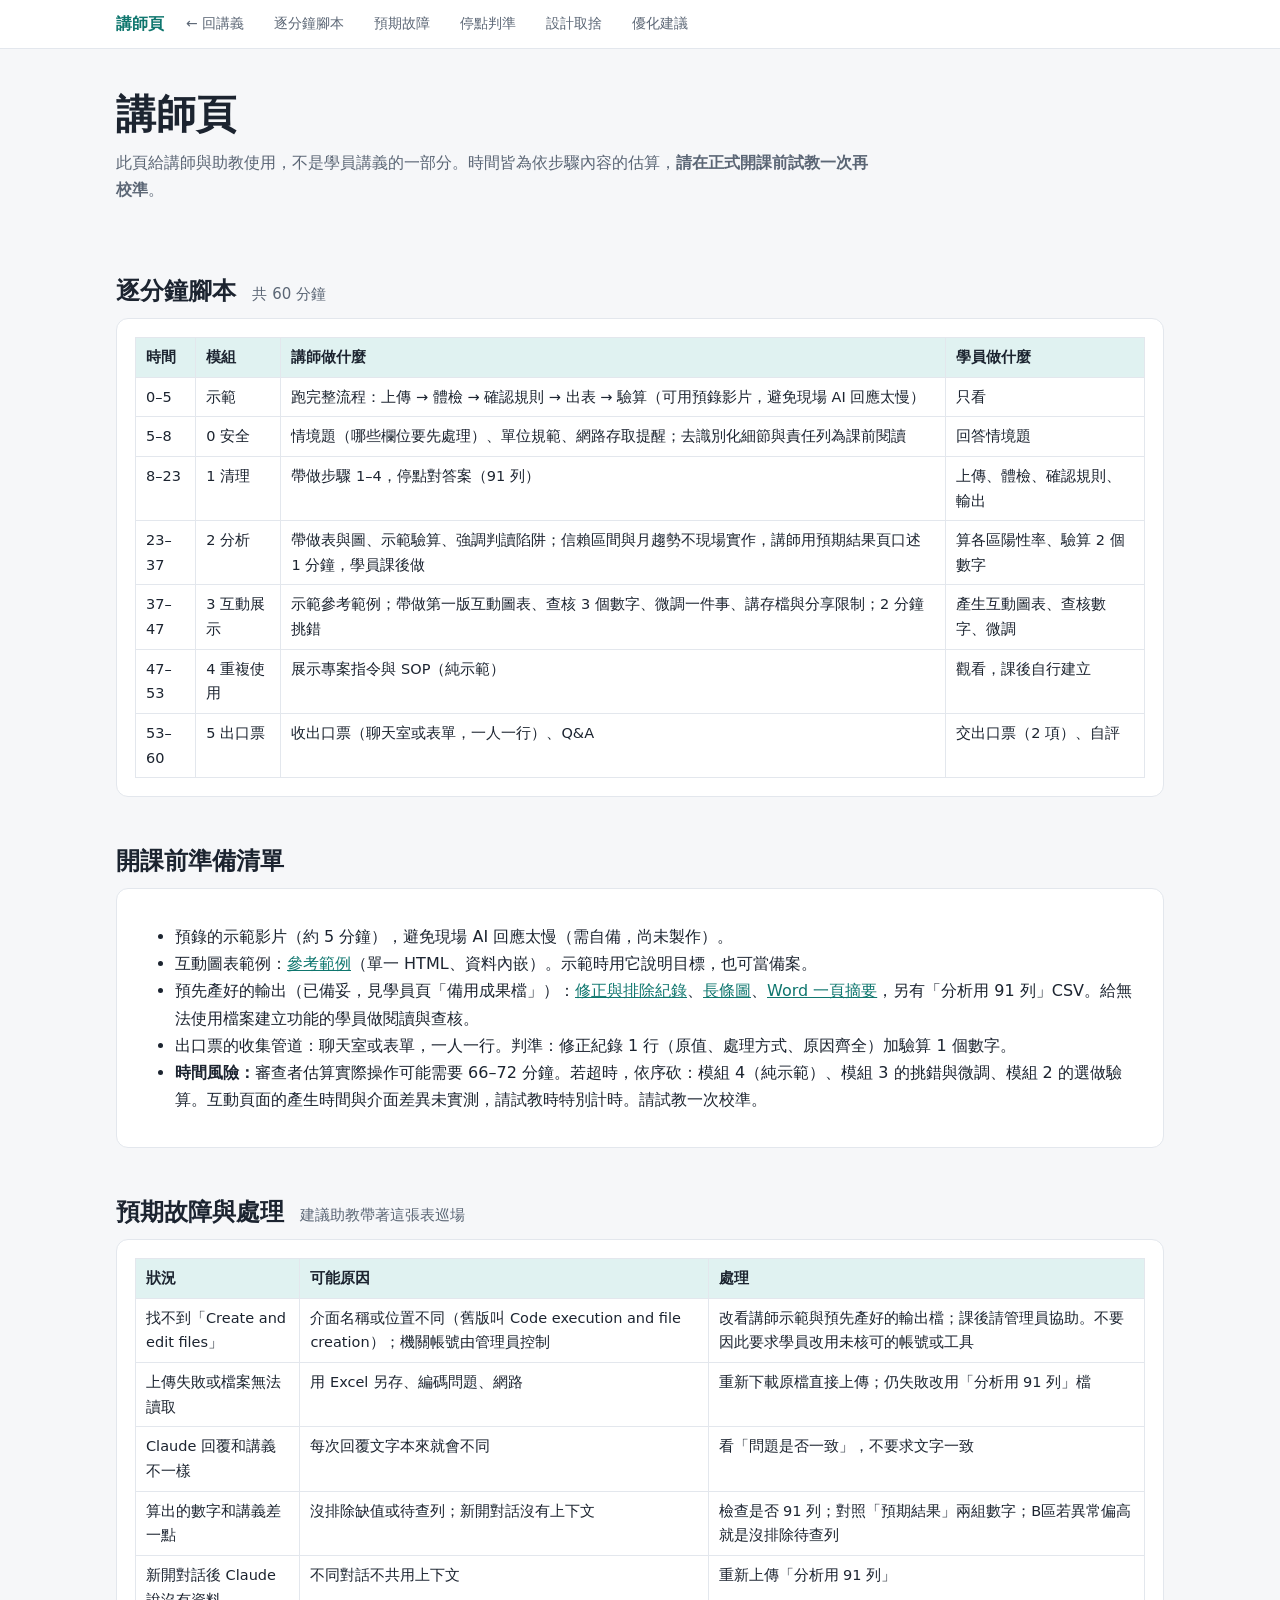
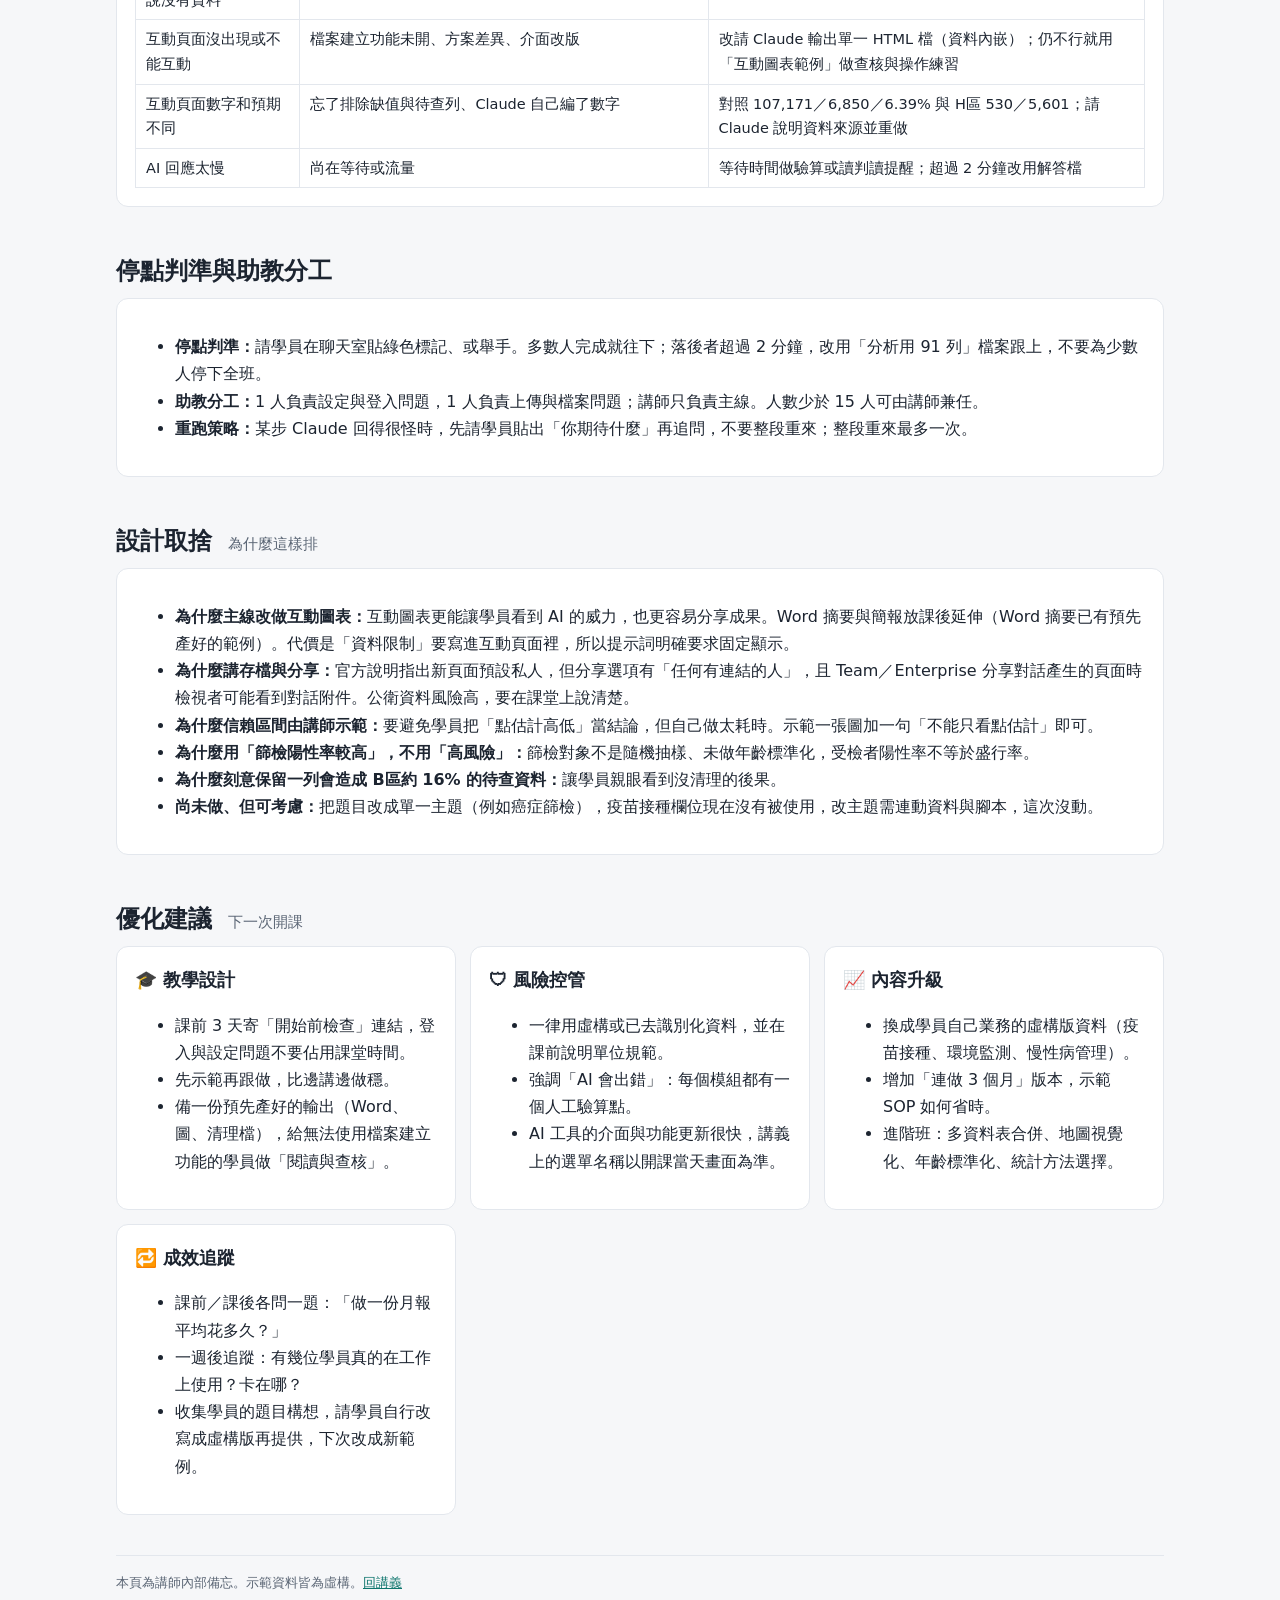
==== docs/instructor.html @ 556874a9 "Make interactive chart the main deliverable of module 3; add reference interactive demo - Module 3 n" ====
<!doctype html>
<html lang="zh-Hant">
<head>
<meta charset="utf-8">
<meta name="viewport" content="width=device-width,initial-scale=1">
<title>講師頁｜Claude 辦公實戰</title>
<meta name="description" content="講師備忘：逐分鐘腳本、預期故障與處理、停點判準、助教分工與優化建議。">
<link rel="stylesheet" href="assets/style.css">
</head>
<body>
<header class="top"><div class="top-in">
<b>講師頁</b>
<a href="index.html">← 回講義</a><a href="#script">逐分鐘腳本</a><a href="#faults">預期故障</a><a href="#gates">停點判準</a><a href="#decisions">設計取捨</a><a href="#optimize">優化建議</a>
</div></header>
<main>
<section class="hero">
<h1>講師頁</h1>
<p>此頁給講師與助教使用，不是學員講義的一部分。時間皆為依步驟內容的估算，<b>請在正式開課前試教一次再校準</b>。</p>
</section>

<h2 id="script">逐分鐘腳本 <small>共 60 分鐘</small></h2>
<div class="card tw"><table>
<tr><th>時間</th><th>模組</th><th>講師做什麼</th><th>學員做什麼</th></tr>
<tr><td>0–5</td><td>示範</td><td>跑完整流程：上傳 → 體檢 → 確認規則 → 出表 → 驗算（可用預錄影片，避免現場 AI 回應太慢）</td><td>只看</td></tr>
<tr><td>5–8</td><td>0 安全</td><td>情境題（哪些欄位要先處理）、單位規範、網路存取提醒；去識別化細節與責任列為課前閱讀</td><td>回答情境題</td></tr>
<tr><td>8–23</td><td>1 清理</td><td>帶做步驟 1–4，停點對答案（91 列）</td><td>上傳、體檢、確認規則、輸出</td></tr>
<tr><td>23–37</td><td>2 分析</td><td>帶做表與圖、示範驗算、強調判讀陷阱；信賴區間與月趨勢不現場實作，講師用預期結果頁口述 1 分鐘，學員課後做</td><td>算各區陽性率、驗算 2 個數字</td></tr>
<tr><td>37–47</td><td>3 互動展示</td><td>示範參考範例；帶做第一版互動圖表、查核 3 個數字、微調一件事、講存檔與分享限制；2 分鐘挑錯</td><td>產生互動圖表、查核數字、微調</td></tr>
<tr><td>47–53</td><td>4 重複使用</td><td>展示專案指令與 SOP（純示範）</td><td>觀看，課後自行建立</td></tr>
<tr><td>53–60</td><td>5 出口票</td><td>收出口票（聊天室或表單，一人一行）、Q&A</td><td>交出口票（2 項）、自評</td></tr>
</table></div>

<h2 id="prep">開課前準備清單</h2>
<div class="card"><ul>
<li>預錄的示範影片（約 5 分鐘），避免現場 AI 回應太慢（需自備，尚未製作）。</li>
<li>互動圖表範例：<a href="prebuilt/demo_fictional_interactive_dashboard.html" target="_blank" rel="noopener">參考範例</a>（單一 HTML、資料內嵌）。示範時用它說明目標，也可當備案。</li>
<li>預先產好的輸出（已備妥，見學員頁「備用成果檔」）：<a href="prebuilt/demo_fictional_cleaning_log.csv" download>修正與排除紀錄</a>、<a href="prebuilt/demo_fictional_positivity_by_district.png" download>長條圖</a>、<a href="prebuilt/demo_fictional_summary_onepage.docx" download>Word 一頁摘要</a>，另有「分析用 91 列」CSV。給無法使用檔案建立功能的學員做閱讀與查核。</li>
<li>出口票的收集管道：聊天室或表單，一人一行。判準：修正紀錄 1 行（原值、處理方式、原因齊全）加驗算 1 個數字。</li>
<li><b>時間風險：</b>審查者估算實際操作可能需要 66–72 分鐘。若超時，依序砍：模組 4（純示範）、模組 3 的挑錯與微調、模組 2 的選做驗算。互動頁面的產生時間與介面差異未實測，請試教時特別計時。請試教一次校準。</li>
</ul></div>

<h2 id="faults">預期故障與處理 <small>建議助教帶著這張表巡場</small></h2>
<div class="card tw"><table>
<tr><th>狀況</th><th>可能原因</th><th>處理</th></tr>
<tr><td>找不到「Create and edit files」</td><td>介面名稱或位置不同（舊版叫 Code execution and file creation）；機關帳號由管理員控制</td><td>改看講師示範與預先產好的輸出檔；課後請管理員協助。不要因此要求學員改用未核可的帳號或工具</td></tr>
<tr><td>上傳失敗或檔案無法讀取</td><td>用 Excel 另存、編碼問題、網路</td><td>重新下載原檔直接上傳；仍失敗改用「分析用 91 列」檔</td></tr>
<tr><td>Claude 回覆和講義不一樣</td><td>每次回覆文字本來就會不同</td><td>看「問題是否一致」，不要求文字一致</td></tr>
<tr><td>算出的數字和講義差一點</td><td>沒排除缺值或待查列；新開對話沒有上下文</td><td>檢查是否 91 列；對照「預期結果」兩組數字；B區若異常偏高就是沒排除待查列</td></tr>
<tr><td>新開對話後 Claude 說沒有資料</td><td>不同對話不共用上下文</td><td>重新上傳「分析用 91 列」</td></tr>
<tr><td>互動頁面沒出現或不能互動</td><td>檔案建立功能未開、方案差異、介面改版</td><td>改請 Claude 輸出單一 HTML 檔（資料內嵌）；仍不行就用「互動圖表範例」做查核與操作練習</td></tr>
<tr><td>互動頁面數字和預期不同</td><td>忘了排除缺值與待查列、Claude 自己編了數字</td><td>對照 107,171／6,850／6.39% 與 H區 530／5,601；請 Claude 說明資料來源並重做</td></tr>
<tr><td>AI 回應太慢</td><td>尚在等待或流量</td><td>等待時間做驗算或讀判讀提醒；超過 2 分鐘改用解答檔</td></tr>
</table></div>

<h2 id="gates">停點判準與助教分工</h2>
<div class="card">
<ul>
<li><b>停點判準：</b>請學員在聊天室貼綠色標記、或舉手。多數人完成就往下；落後者超過 2 分鐘，改用「分析用 91 列」檔案跟上，不要為少數人停下全班。</li>
<li><b>助教分工：</b>1 人負責設定與登入問題，1 人負責上傳與檔案問題；講師只負責主線。人數少於 15 人可由講師兼任。</li>
<li><b>重跑策略：</b>某步 Claude 回得很怪時，先請學員貼出「你期待什麼」再追問，不要整段重來；整段重來最多一次。</li>
</ul></div>

<h2 id="decisions">設計取捨 <small>為什麼這樣排</small></h2>
<div class="card">
<ul>
<li><b>為什麼主線改做互動圖表：</b>互動圖表更能讓學員看到 AI 的威力，也更容易分享成果。Word 摘要與簡報放課後延伸（Word 摘要已有預先產好的範例）。代價是「資料限制」要寫進互動頁面裡，所以提示詞明確要求固定顯示。</li>
<li><b>為什麼講存檔與分享：</b>官方說明指出新頁面預設私人，但分享選項有「任何有連結的人」，且 Team／Enterprise 分享對話產生的頁面時檢視者可能看到對話附件。公衛資料風險高，要在課堂上說清楚。</li>
<li><b>為什麼信賴區間由講師示範：</b>要避免學員把「點估計高低」當結論，但自己做太耗時。示範一張圖加一句「不能只看點估計」即可。</li>
<li><b>為什麼用「篩檢陽性率較高」，不用「高風險」：</b>篩檢對象不是隨機抽樣、未做年齡標準化，受檢者陽性率不等於盛行率。</li>
<li><b>為什麼刻意保留一列會造成 B區約 16% 的待查資料：</b>讓學員親眼看到沒清理的後果。</li>
<li><b>尚未做、但可考慮：</b>把題目改成單一主題（例如癌症篩檢），疫苗接種欄位現在沒有被使用，改主題需連動資料與腳本，這次沒動。</li>
</ul></div>

<h2 id="optimize">優化建議 <small>下一次開課</small></h2>
<div class="grid g2">
<div class="card"><h3>🎓 教學設計</h3><ul>
<li>課前 3 天寄「開始前檢查」連結，登入與設定問題不要佔用課堂時間。</li>
<li>先示範再跟做，比邊講邊做穩。</li>
<li>備一份預先產好的輸出（Word、圖、清理檔），給無法使用檔案建立功能的學員做「閱讀與查核」。</li>
</ul></div>
<div class="card"><h3>🛡 風險控管</h3><ul>
<li>一律用虛構或已去識別化資料，並在課前說明單位規範。</li>
<li>強調「AI 會出錯」：每個模組都有一個人工驗算點。</li>
<li>AI 工具的介面與功能更新很快，講義上的選單名稱以開課當天畫面為準。</li>
</ul></div>
<div class="card"><h3>📈 內容升級</h3><ul>
<li>換成學員自己業務的虛構版資料（疫苗接種、環境監測、慢性病管理）。</li>
<li>增加「連做 3 個月」版本，示範 SOP 如何省時。</li>
<li>進階班：多資料表合併、地圖視覺化、年齡標準化、統計方法選擇。</li>
</ul></div>
<div class="card"><h3>🔁 成效追蹤</h3><ul>
<li>課前／課後各問一題：「做一份月報平均花多久？」</li>
<li>一週後追蹤：有幾位學員真的在工作上使用？卡在哪？</li>
<li>收集學員的題目構想，請學員自行改寫成虛構版再提供，下次改成新範例。</li>
</ul></div>
</div>

<footer>本頁為講師內部備忘。示範資料皆為虛構。<a href="index.html">回講義</a></footer>
</main>
</body>
</html>
---- docs/assets/style.css ----
:root{--bg:#f6f7f9;--card:#fff;--ink:#1c2430;--mute:#5b6675;--line:#e3e7ed;--brand:#0f766e;--brand2:#e0f2f1;--warn:#92400e;--warnbg:#fef3c7;--code:#f1f5f9;--bad:#b91c1c;--ok:#15803d}
@media (prefers-color-scheme:dark){:root{--bg:#10151b;--card:#18202a;--ink:#e8edf3;--mute:#9aa6b5;--line:#2a3441;--brand:#2dd4bf;--brand2:#12332f;--warn:#fcd34d;--warnbg:#3a2e10;--code:#0e141b;--bad:#f87171;--ok:#4ade80}}
*{box-sizing:border-box}
html{scroll-behavior:smooth;scroll-padding-top:64px}
body{margin:0;background:var(--bg);color:var(--ink);font:16px/1.7 -apple-system,"Noto Sans TC","Microsoft JhengHei",system-ui,sans-serif}
a{color:var(--brand)}
header.top{position:sticky;top:0;z-index:10;background:var(--card);border-bottom:1px solid var(--line)}
.top-in{max-width:1080px;margin:auto;padding:8px 16px;display:flex;gap:14px;align-items:center;overflow-x:auto;white-space:nowrap}
.top-in b{color:var(--brand)}
.top-in a{text-decoration:none;color:var(--mute);font-size:14px;padding:4px 8px;border-radius:6px}
.top-in a:hover{background:var(--brand2);color:var(--ink)}
main{max-width:1080px;margin:auto;padding:0 16px 64px}
.hero{padding:40px 0 20px}
.hero h1{font-size:clamp(26px,5vw,40px);line-height:1.25;margin:0 0 10px}
.hero p{color:var(--mute);margin:4px 0;max-width:760px}
.chips{display:flex;flex-wrap:wrap;gap:8px;margin-top:14px}
.chip{background:var(--brand2);color:var(--ink);border-radius:99px;padding:3px 12px;font-size:14px}
.grid{display:grid;gap:14px}
.g4{grid-template-columns:repeat(auto-fit,minmax(200px,1fr))}
.g2{grid-template-columns:repeat(auto-fit,minmax(320px,1fr))}
.card{background:var(--card);border:1px solid var(--line);border-radius:12px;padding:18px}
.stat b{display:block;font-size:30px;line-height:1.2;color:var(--brand)}
.stat span{color:var(--mute);font-size:14px}
h2{font-size:24px;margin:44px 0 6px}
h2 small{font-weight:400;color:var(--mute);font-size:15px;margin-left:8px}
h3{font-size:18px;margin:0 0 6px}
.lead{color:var(--mute);margin:0 0 16px}
/* timeline */
.tl{display:flex;border-radius:10px;overflow:hidden;border:1px solid var(--line);min-height:64px}
.tl a{display:flex;flex-direction:column;justify-content:center;padding:8px 10px;text-decoration:none;color:var(--ink);border-right:1px solid var(--card);font-size:13px;line-height:1.35;background:var(--brand2)}
.tl a:nth-child(even){background:color-mix(in srgb,var(--brand2) 60%,var(--card))}
.tl a:hover{outline:2px solid var(--brand);outline-offset:-2px}
.tl b{font-size:14px}
@media(max-width:720px){.tl{flex-direction:column}.tl a{flex:none!important;flex-direction:row;gap:10px;align-items:center}}
/* modules */
details.mod{background:var(--card);border:1px solid var(--line);border-radius:12px;margin:14px 0;overflow:hidden}
details.mod>summary{cursor:pointer;list-style:none;padding:16px 18px;display:flex;gap:12px;align-items:center;font-weight:700;font-size:18px}
details.mod>summary::-webkit-details-marker{display:none}
details.mod>summary::before{content:"▸";color:var(--brand);transition:transform .15s}
details.mod[open]>summary::before{transform:rotate(90deg)}
.time{margin-left:auto;font-weight:400;font-size:14px;color:var(--mute);white-space:nowrap}
.mod-body{padding:0 18px 18px;border-top:1px solid var(--line)}
.goal{background:var(--brand2);border-radius:8px;padding:8px 12px;margin:14px 0;font-size:15px}
ol.steps{list-style:none;counter-reset:s;padding:0;margin:0}
ol.steps>li{counter-increment:s;position:relative;padding:0 0 18px 46px;border-left:2px solid var(--line);margin-left:15px}
ol.steps>li:last-child{border-left-color:transparent;padding-bottom:0}
ol.steps>li::before{content:counter(s);position:absolute;left:-16px;top:0;width:30px;height:30px;border-radius:50%;background:var(--brand);color:var(--card);font-weight:700;display:grid;place-items:center;font-size:14px}
ol.steps h4{margin:2px 0 4px;font-size:16px}
.see{font-size:14px;color:var(--mute);margin:6px 0 0}
.see::before{content:"✔ 你會看到：";color:var(--ok);font-weight:700}
.note{background:var(--warnbg);color:var(--warn);border-radius:8px;padding:8px 12px;font-size:14px;font-weight:700;margin:8px 0}
.prompt{position:relative;background:var(--code);border:1px solid var(--line);border-radius:8px;padding:12px 14px;padding-right:78px;margin:8px 0;font:14px/1.65 ui-monospace,"Cascadia Code",Menlo,monospace;white-space:pre-wrap;word-break:break-word}
.copy{position:absolute;right:8px;top:8px;border:1px solid var(--line);background:var(--card);color:var(--ink);border-radius:6px;padding:3px 10px;font-size:13px;cursor:pointer}
.copy:hover{border-color:var(--brand)}
.copy.done{background:var(--brand);color:var(--card)}
table{border-collapse:collapse;width:100%;font-size:14.5px}
th,td{border:1px solid var(--line);padding:7px 10px;text-align:left;vertical-align:top}
th{background:var(--brand2)}
.tw{overflow-x:auto}
.btn{display:inline-block;background:var(--brand);color:var(--card);text-decoration:none;border-radius:8px;padding:8px 16px;font-weight:700;margin:4px 6px 4px 0}
.btn.alt{background:var(--card);color:var(--brand);border:1px solid var(--brand)}
/* charts */
svg text{fill:var(--ink);font-size:12px;font-family:inherit}
.ax{stroke:var(--line)}
.bar{fill:var(--brand)}.bar.hi{fill:var(--bad)}
.ln{fill:none;stroke:var(--brand);stroke-width:2.5}
.dot{fill:var(--brand)}
/* checklist */
.ck label{display:flex;gap:10px;align-items:flex-start;padding:5px 0;cursor:pointer}
.ck input{margin-top:6px;width:18px;height:18px;accent-color:var(--brand)}
.prog{height:10px;border-radius:99px;background:var(--line);overflow:hidden;margin:6px 0 12px}
.prog i{display:block;height:100%;width:0;background:var(--brand);transition:width .25s}
.bad{color:var(--bad);font-weight:700}.good{color:var(--ok);font-weight:700}
footer{color:var(--mute);font-size:13px;margin-top:40px;border-top:1px solid var(--line);padding-top:16px}
@media print{header.top,.copy{display:none}details.mod{break-inside:avoid}body{background:#fff}}

.warnbox{border-left:4px solid var(--bad);background:var(--warnbg);color:var(--ink);border-radius:8px;padding:10px 14px;margin:10px 0;font-size:15px}
.warnbox b{color:var(--bad)}
.later{opacity:.95}
td.num,th.num{text-align:right;font-variant-numeric:tabular-nums}
.nav-wrap{flex-wrap:nowrap}
@media(max-width:720px){.top-in a.opt{display:none}}

body{overflow-wrap:anywhere}
code{overflow-wrap:anywhere;word-break:break-all}
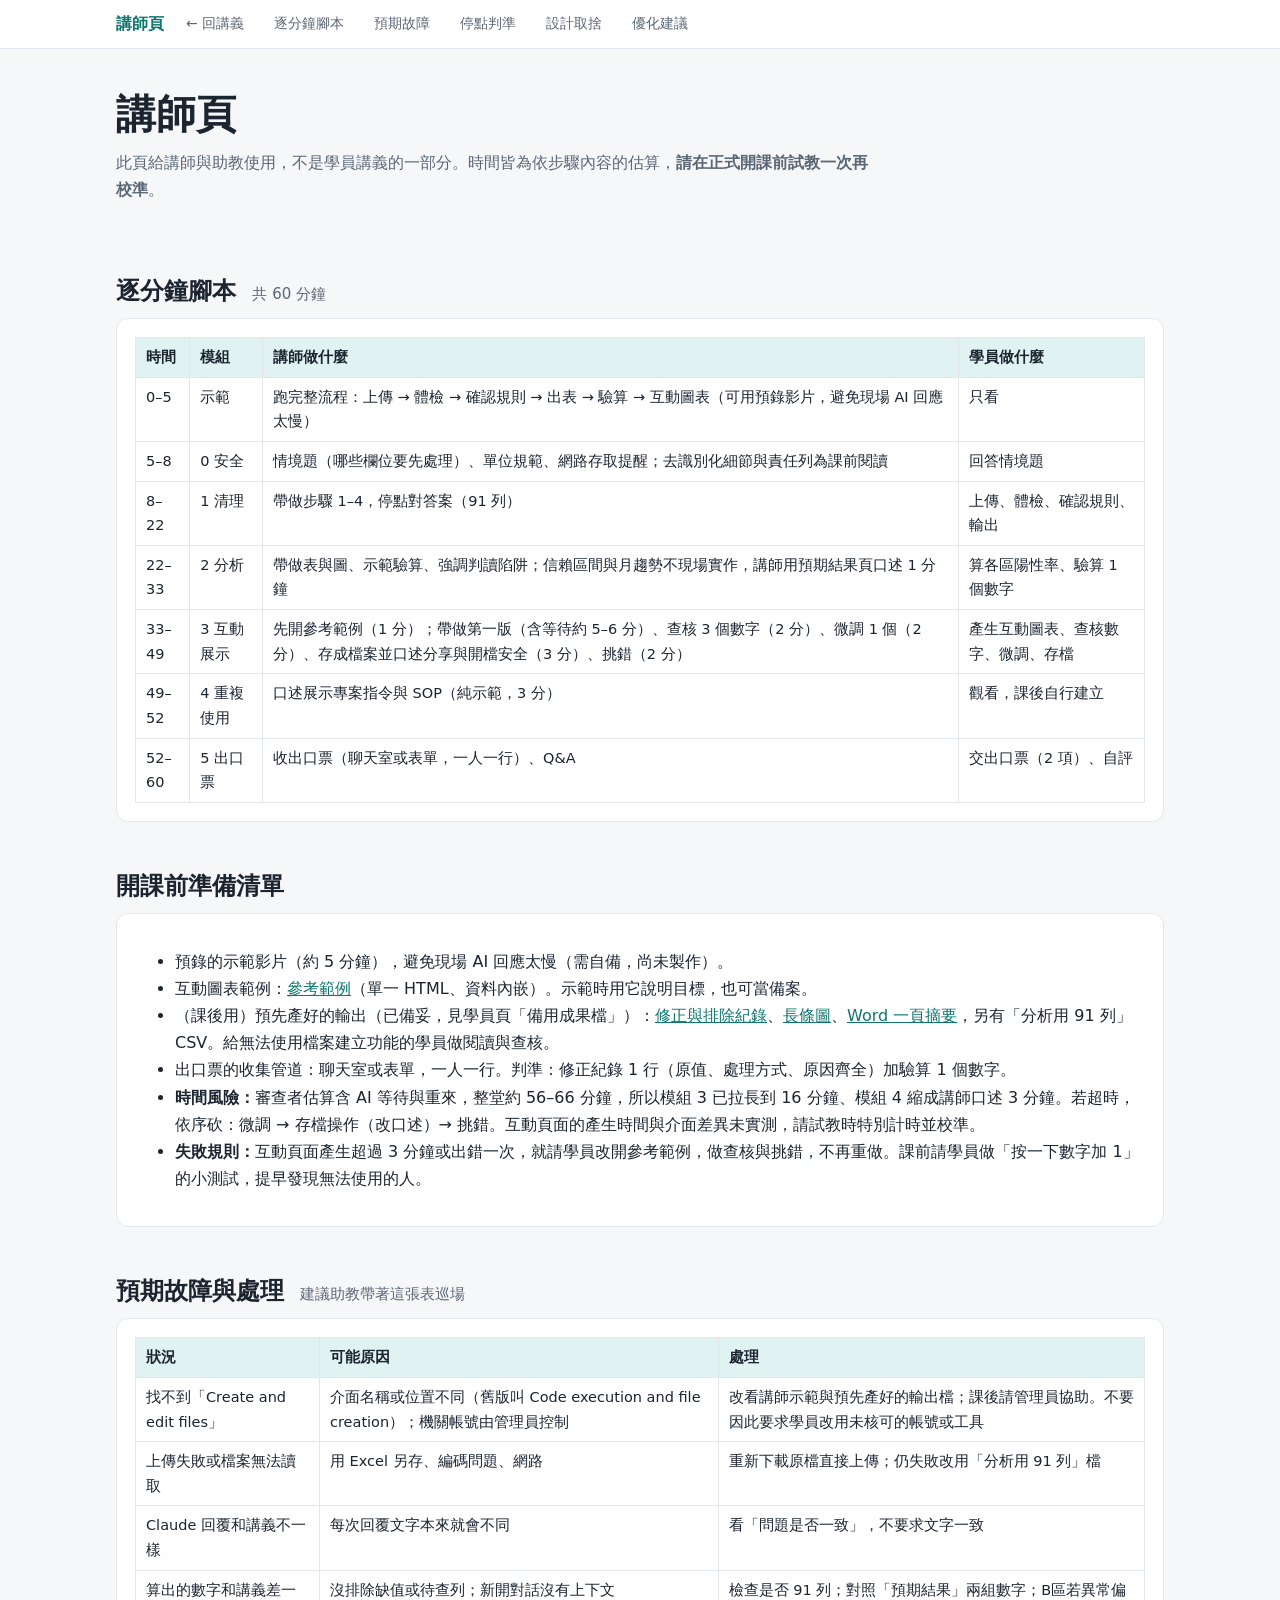
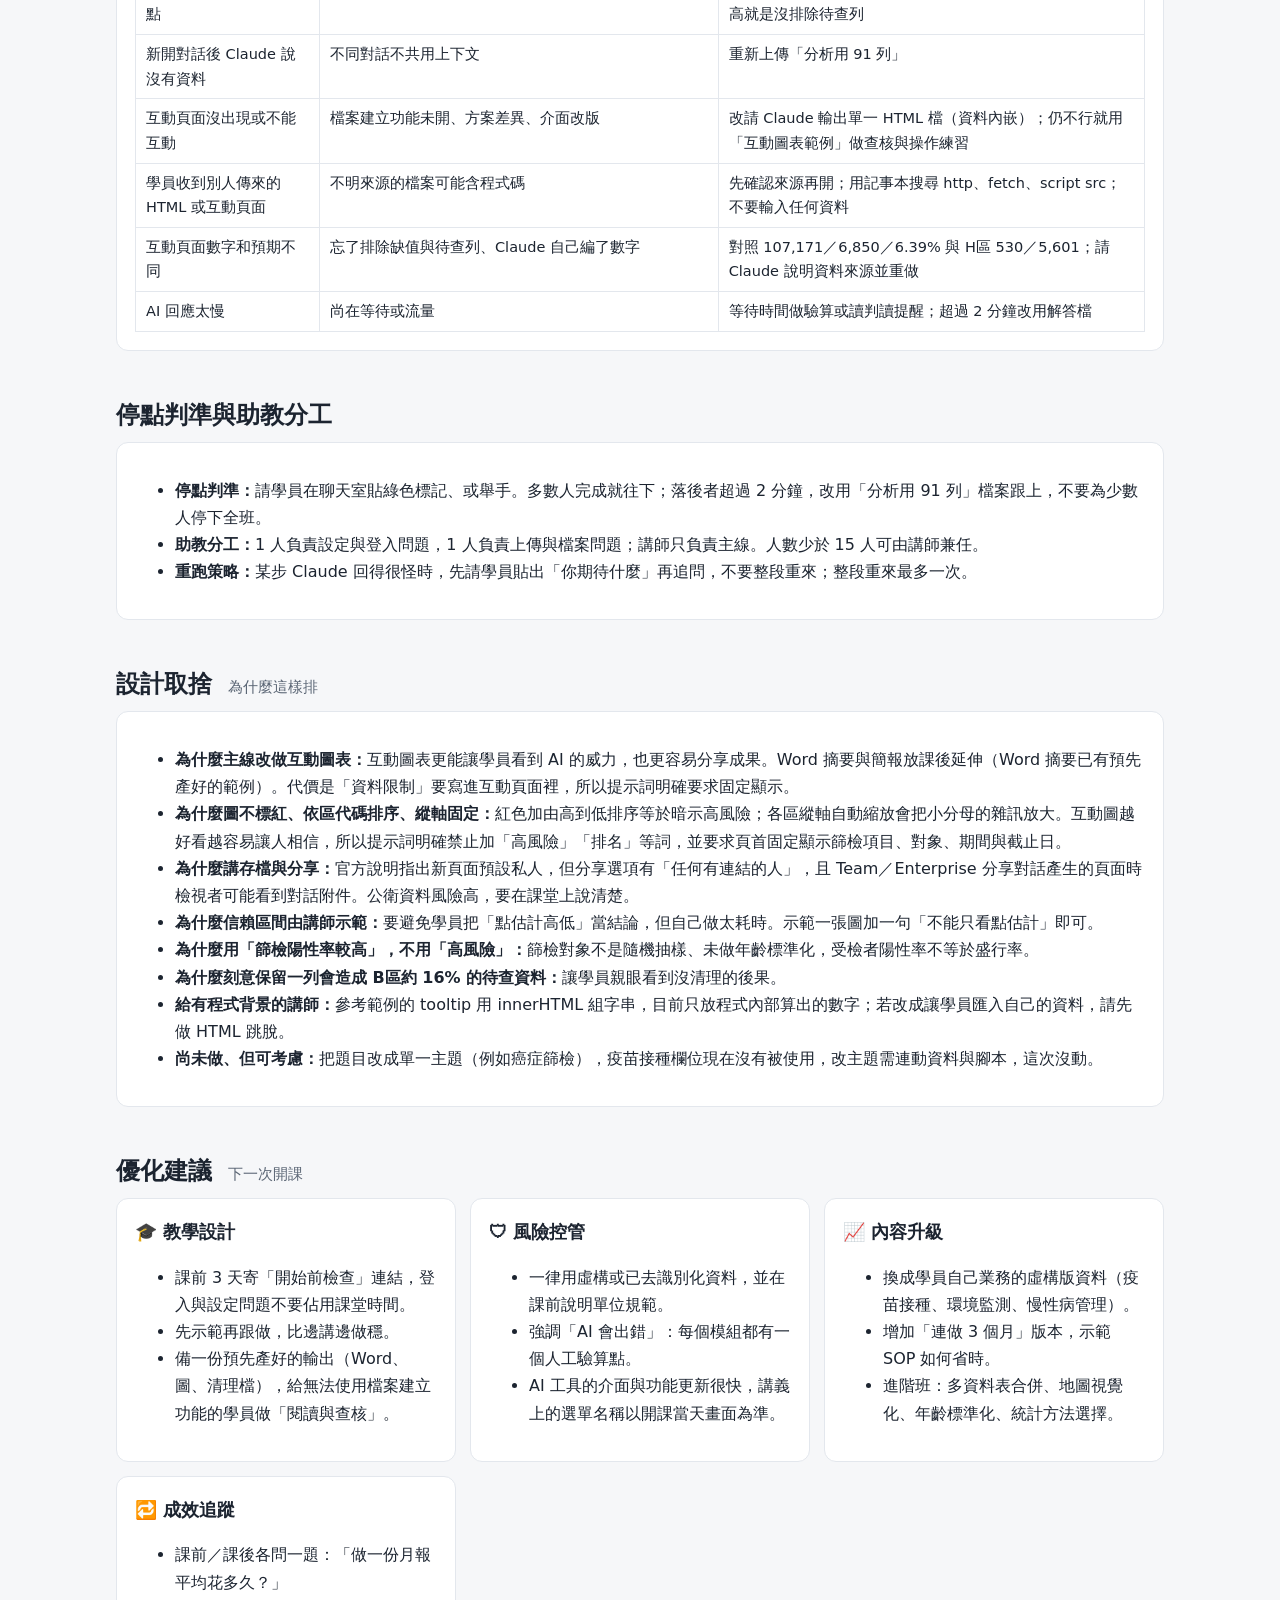
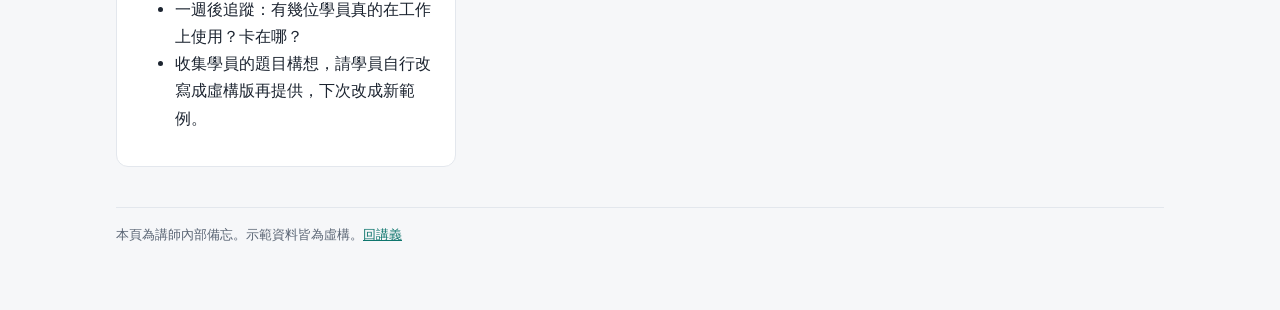
==== commit 88637d3a: "Fix round-3 review findings: interactive demo bugs, safer chart design, safety notes, retime to 60 m" ====
--- a/docs/instructor.html
+++ b/docs/instructor.html
@@ -21,22 +21,23 @@
 <h2 id="script">逐分鐘腳本 <small>共 60 分鐘</small></h2>
 <div class="card tw"><table>
 <tr><th>時間</th><th>模組</th><th>講師做什麼</th><th>學員做什麼</th></tr>
-<tr><td>0–5</td><td>示範</td><td>跑完整流程：上傳 → 體檢 → 確認規則 → 出表 → 驗算（可用預錄影片，避免現場 AI 回應太慢）</td><td>只看</td></tr>
+<tr><td>0–5</td><td>示範</td><td>跑完整流程：上傳 → 體檢 → 確認規則 → 出表 → 驗算 → 互動圖表（可用預錄影片，避免現場 AI 回應太慢）</td><td>只看</td></tr>
 <tr><td>5–8</td><td>0 安全</td><td>情境題（哪些欄位要先處理）、單位規範、網路存取提醒；去識別化細節與責任列為課前閱讀</td><td>回答情境題</td></tr>
-<tr><td>8–23</td><td>1 清理</td><td>帶做步驟 1–4，停點對答案（91 列）</td><td>上傳、體檢、確認規則、輸出</td></tr>
-<tr><td>23–37</td><td>2 分析</td><td>帶做表與圖、示範驗算、強調判讀陷阱；信賴區間與月趨勢不現場實作，講師用預期結果頁口述 1 分鐘，學員課後做</td><td>算各區陽性率、驗算 2 個數字</td></tr>
-<tr><td>37–47</td><td>3 互動展示</td><td>示範參考範例；帶做第一版互動圖表、查核 3 個數字、微調一件事、講存檔與分享限制；2 分鐘挑錯</td><td>產生互動圖表、查核數字、微調</td></tr>
-<tr><td>47–53</td><td>4 重複使用</td><td>展示專案指令與 SOP（純示範）</td><td>觀看，課後自行建立</td></tr>
-<tr><td>53–60</td><td>5 出口票</td><td>收出口票（聊天室或表單，一人一行）、Q&A</td><td>交出口票（2 項）、自評</td></tr>
+<tr><td>8–22</td><td>1 清理</td><td>帶做步驟 1–4，停點對答案（91 列）</td><td>上傳、體檢、確認規則、輸出</td></tr>
+<tr><td>22–33</td><td>2 分析</td><td>帶做表與圖、示範驗算、強調判讀陷阱；信賴區間與月趨勢不現場實作，講師用預期結果頁口述 1 分鐘</td><td>算各區陽性率、驗算 1 個數字</td></tr>
+<tr><td>33–49</td><td>3 互動展示</td><td>先開參考範例（1 分）；帶做第一版（含等待約 5–6 分）、查核 3 個數字（2 分）、微調 1 個（2 分）、存成檔案並口述分享與開檔安全（3 分）、挑錯（2 分）</td><td>產生互動圖表、查核數字、微調、存檔</td></tr>
+<tr><td>49–52</td><td>4 重複使用</td><td>口述展示專案指令與 SOP（純示範，3 分）</td><td>觀看，課後自行建立</td></tr>
+<tr><td>52–60</td><td>5 出口票</td><td>收出口票（聊天室或表單，一人一行）、Q&A</td><td>交出口票（2 項）、自評</td></tr>
 </table></div>
 
 <h2 id="prep">開課前準備清單</h2>
 <div class="card"><ul>
 <li>預錄的示範影片（約 5 分鐘），避免現場 AI 回應太慢（需自備，尚未製作）。</li>
 <li>互動圖表範例：<a href="prebuilt/demo_fictional_interactive_dashboard.html" target="_blank" rel="noopener">參考範例</a>（單一 HTML、資料內嵌）。示範時用它說明目標，也可當備案。</li>
-<li>預先產好的輸出（已備妥，見學員頁「備用成果檔」）：<a href="prebuilt/demo_fictional_cleaning_log.csv" download>修正與排除紀錄</a>、<a href="prebuilt/demo_fictional_positivity_by_district.png" download>長條圖</a>、<a href="prebuilt/demo_fictional_summary_onepage.docx" download>Word 一頁摘要</a>，另有「分析用 91 列」CSV。給無法使用檔案建立功能的學員做閱讀與查核。</li>
+<li>（課後用）預先產好的輸出（已備妥，見學員頁「備用成果檔」）：<a href="prebuilt/demo_fictional_cleaning_log.csv" download>修正與排除紀錄</a>、<a href="prebuilt/demo_fictional_positivity_by_district.png" download>長條圖</a>、<a href="prebuilt/demo_fictional_summary_onepage.docx" download>Word 一頁摘要</a>，另有「分析用 91 列」CSV。給無法使用檔案建立功能的學員做閱讀與查核。</li>
 <li>出口票的收集管道：聊天室或表單，一人一行。判準：修正紀錄 1 行（原值、處理方式、原因齊全）加驗算 1 個數字。</li>
-<li><b>時間風險：</b>審查者估算實際操作可能需要 66–72 分鐘。若超時，依序砍：模組 4（純示範）、模組 3 的挑錯與微調、模組 2 的選做驗算。互動頁面的產生時間與介面差異未實測，請試教時特別計時。請試教一次校準。</li>
+<li><b>時間風險：</b>審查者估算含 AI 等待與重來，整堂約 56–66 分鐘，所以模組 3 已拉長到 16 分鐘、模組 4 縮成講師口述 3 分鐘。若超時，依序砍：微調 → 存檔操作（改口述）→ 挑錯。互動頁面的產生時間與介面差異未實測，請試教時特別計時並校準。</li>
+<li><b>失敗規則：</b>互動頁面產生超過 3 分鐘或出錯一次，就請學員改開參考範例，做查核與挑錯，不再重做。課前請學員做「按一下數字加 1」的小測試，提早發現無法使用的人。</li>
 </ul></div>
 
 <h2 id="faults">預期故障與處理 <small>建議助教帶著這張表巡場</small></h2>
@@ -48,6 +49,7 @@
 <tr><td>算出的數字和講義差一點</td><td>沒排除缺值或待查列；新開對話沒有上下文</td><td>檢查是否 91 列；對照「預期結果」兩組數字；B區若異常偏高就是沒排除待查列</td></tr>
 <tr><td>新開對話後 Claude 說沒有資料</td><td>不同對話不共用上下文</td><td>重新上傳「分析用 91 列」</td></tr>
 <tr><td>互動頁面沒出現或不能互動</td><td>檔案建立功能未開、方案差異、介面改版</td><td>改請 Claude 輸出單一 HTML 檔（資料內嵌）；仍不行就用「互動圖表範例」做查核與操作練習</td></tr>
+<tr><td>學員收到別人傳來的 HTML 或互動頁面</td><td>不明來源的檔案可能含程式碼</td><td>先確認來源再開；用記事本搜尋 http、fetch、script src；不要輸入任何資料</td></tr>
 <tr><td>互動頁面數字和預期不同</td><td>忘了排除缺值與待查列、Claude 自己編了數字</td><td>對照 107,171／6,850／6.39% 與 H區 530／5,601；請 Claude 說明資料來源並重做</td></tr>
 <tr><td>AI 回應太慢</td><td>尚在等待或流量</td><td>等待時間做驗算或讀判讀提醒；超過 2 分鐘改用解答檔</td></tr>
 </table></div>
@@ -64,10 +66,12 @@
 <div class="card">
 <ul>
 <li><b>為什麼主線改做互動圖表：</b>互動圖表更能讓學員看到 AI 的威力，也更容易分享成果。Word 摘要與簡報放課後延伸（Word 摘要已有預先產好的範例）。代價是「資料限制」要寫進互動頁面裡，所以提示詞明確要求固定顯示。</li>
+<li><b>為什麼圖不標紅、依區代碼排序、縱軸固定：</b>紅色加由高到低排序等於暗示高風險；各區縱軸自動縮放會把小分母的雜訊放大。互動圖越好看越容易讓人相信，所以提示詞明確禁止加「高風險」「排名」等詞，並要求頁首固定顯示篩檢項目、對象、期間與截止日。</li>
 <li><b>為什麼講存檔與分享：</b>官方說明指出新頁面預設私人，但分享選項有「任何有連結的人」，且 Team／Enterprise 分享對話產生的頁面時檢視者可能看到對話附件。公衛資料風險高，要在課堂上說清楚。</li>
 <li><b>為什麼信賴區間由講師示範：</b>要避免學員把「點估計高低」當結論，但自己做太耗時。示範一張圖加一句「不能只看點估計」即可。</li>
 <li><b>為什麼用「篩檢陽性率較高」，不用「高風險」：</b>篩檢對象不是隨機抽樣、未做年齡標準化，受檢者陽性率不等於盛行率。</li>
 <li><b>為什麼刻意保留一列會造成 B區約 16% 的待查資料：</b>讓學員親眼看到沒清理的後果。</li>
+<li><b>給有程式背景的講師：</b>參考範例的 tooltip 用 innerHTML 組字串，目前只放程式內部算出的數字；若改成讓學員匯入自己的資料，請先做 HTML 跳脫。</li>
 <li><b>尚未做、但可考慮：</b>把題目改成單一主題（例如癌症篩檢），疫苗接種欄位現在沒有被使用，改主題需連動資料與腳本，這次沒動。</li>
 </ul></div>
 
--- a/docs/assets/style.css
+++ b/docs/assets/style.css
@@ -49,8 +49,8 @@
 .see{font-size:14px;color:var(--mute);margin:6px 0 0}
 .see::before{content:"✔ 你會看到：";color:var(--ok);font-weight:700}
 .note{background:var(--warnbg);color:var(--warn);border-radius:8px;padding:8px 12px;font-size:14px;font-weight:700;margin:8px 0}
-.prompt{position:relative;background:var(--code);border:1px solid var(--line);border-radius:8px;padding:12px 14px;padding-right:78px;margin:8px 0;font:14px/1.65 ui-monospace,"Cascadia Code",Menlo,monospace;white-space:pre-wrap;word-break:break-word}
-.copy{position:absolute;right:8px;top:8px;border:1px solid var(--line);background:var(--card);color:var(--ink);border-radius:6px;padding:3px 10px;font-size:13px;cursor:pointer}
+.prompt{position:relative;background:var(--code);border:1px solid var(--line);border-radius:8px;padding:12px 14px;padding-right:92px;min-height:60px;margin:8px 0;font:14px/1.65 ui-monospace,"Cascadia Code",Menlo,monospace;white-space:pre-wrap;word-break:break-word}
+.copy{position:absolute;right:8px;top:8px;border:1px solid var(--line);background:var(--card);color:var(--ink);border-radius:6px;padding:8px 14px;min-height:38px;font-size:14px;cursor:pointer}
 .copy:hover{border-color:var(--brand)}
 .copy.done{background:var(--brand);color:var(--card)}
 table{border-collapse:collapse;width:100%;font-size:14.5px}
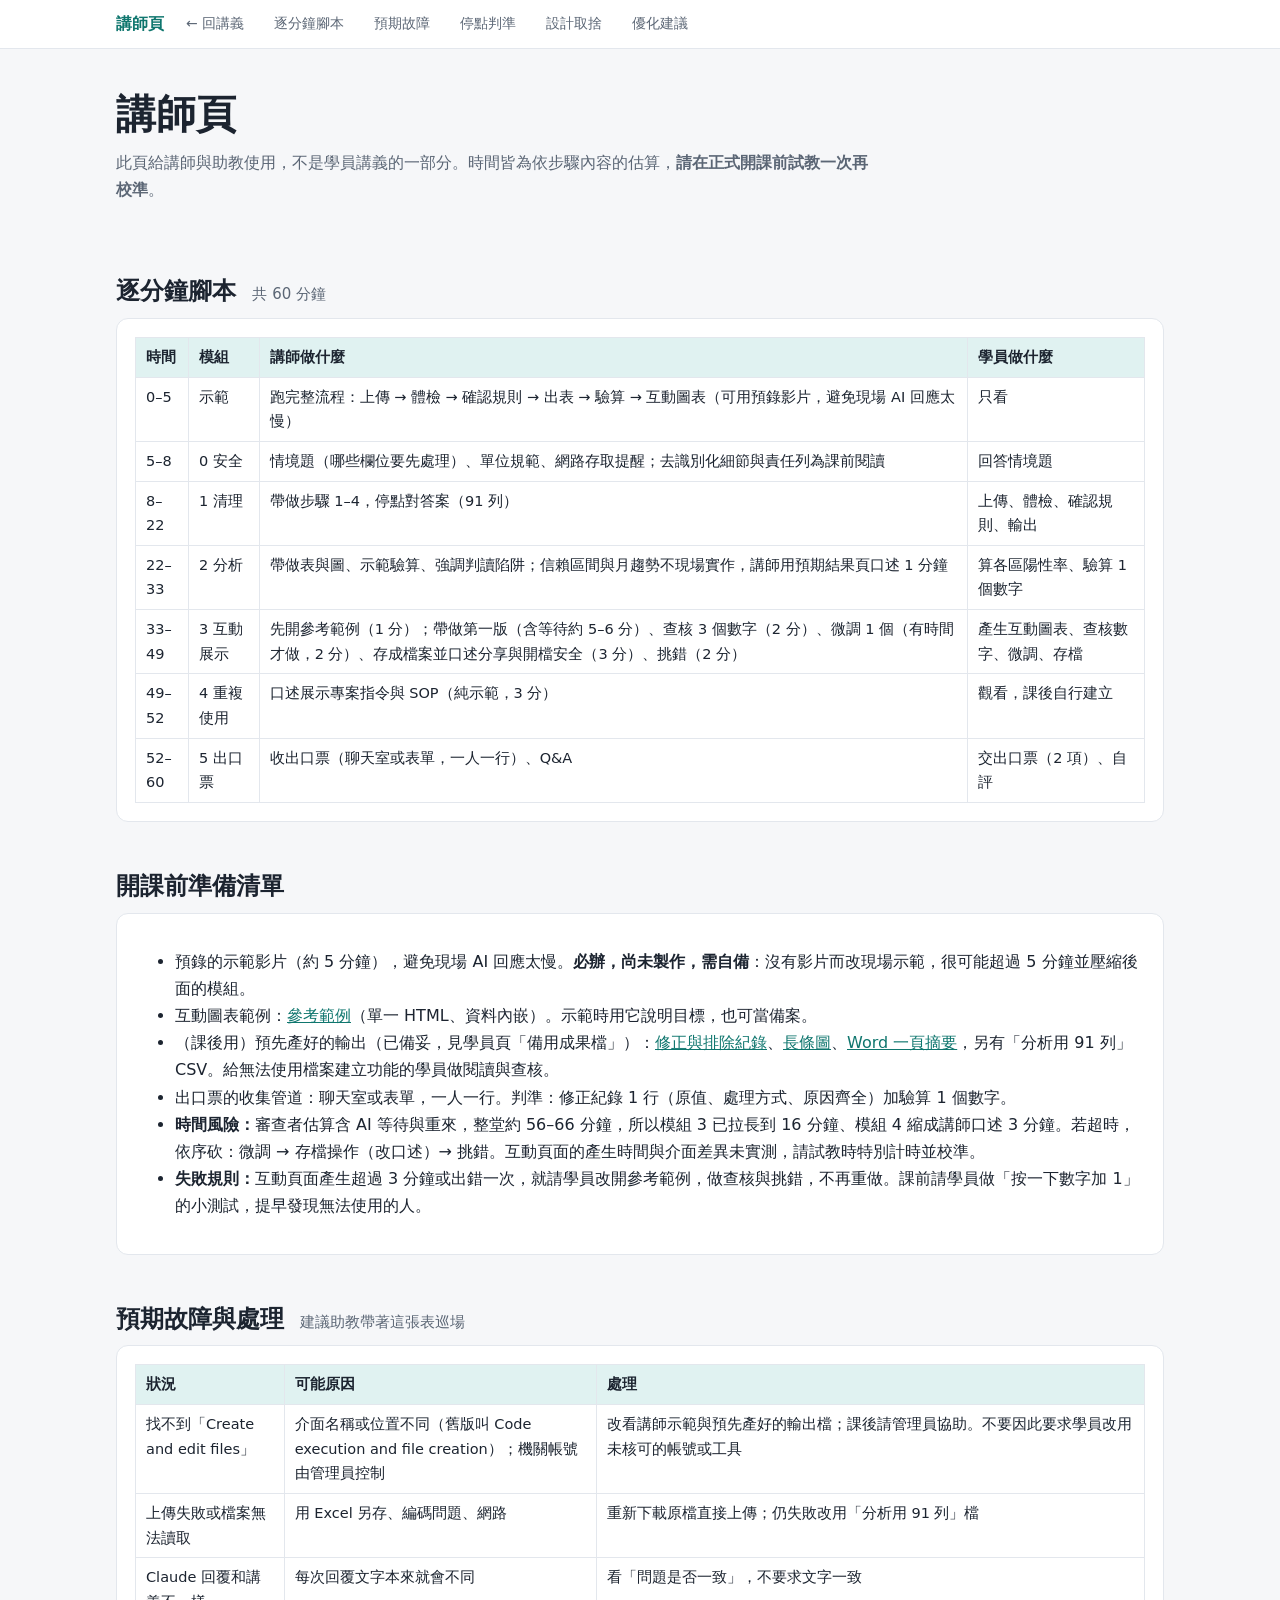
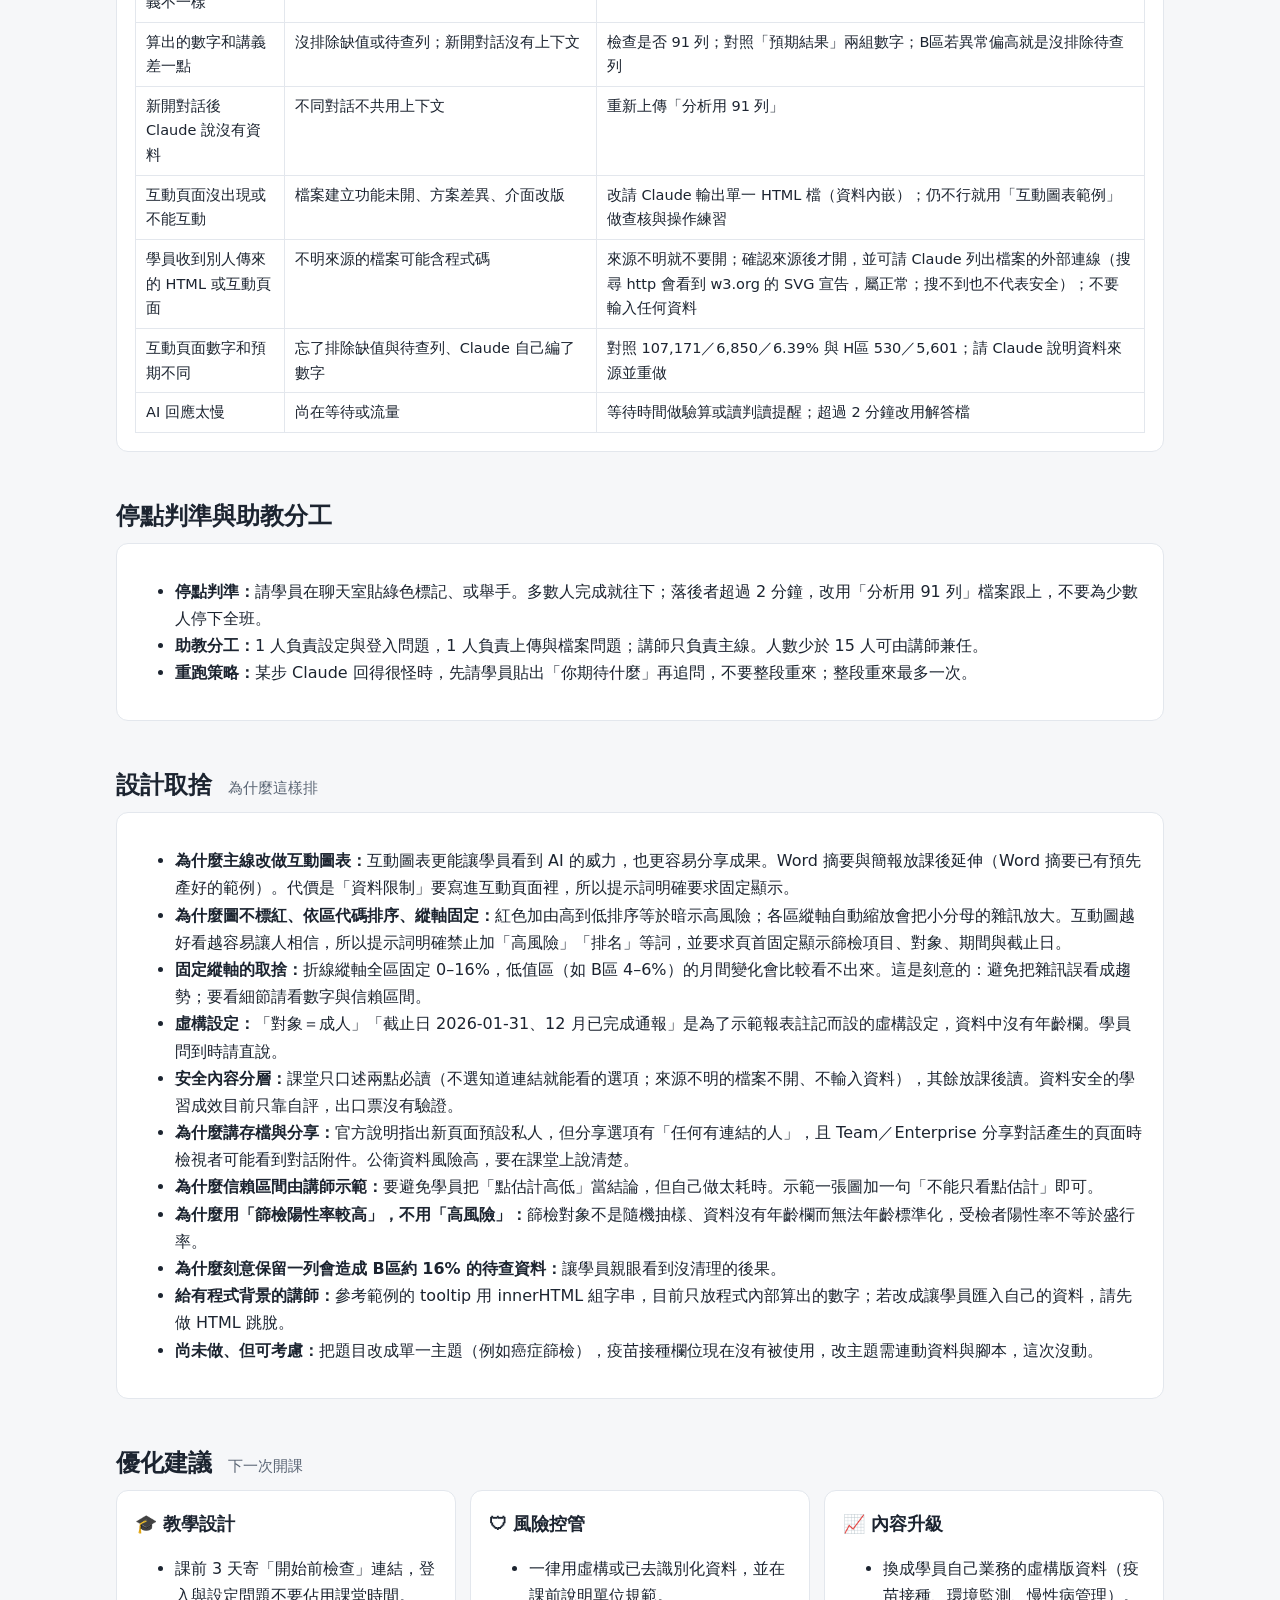
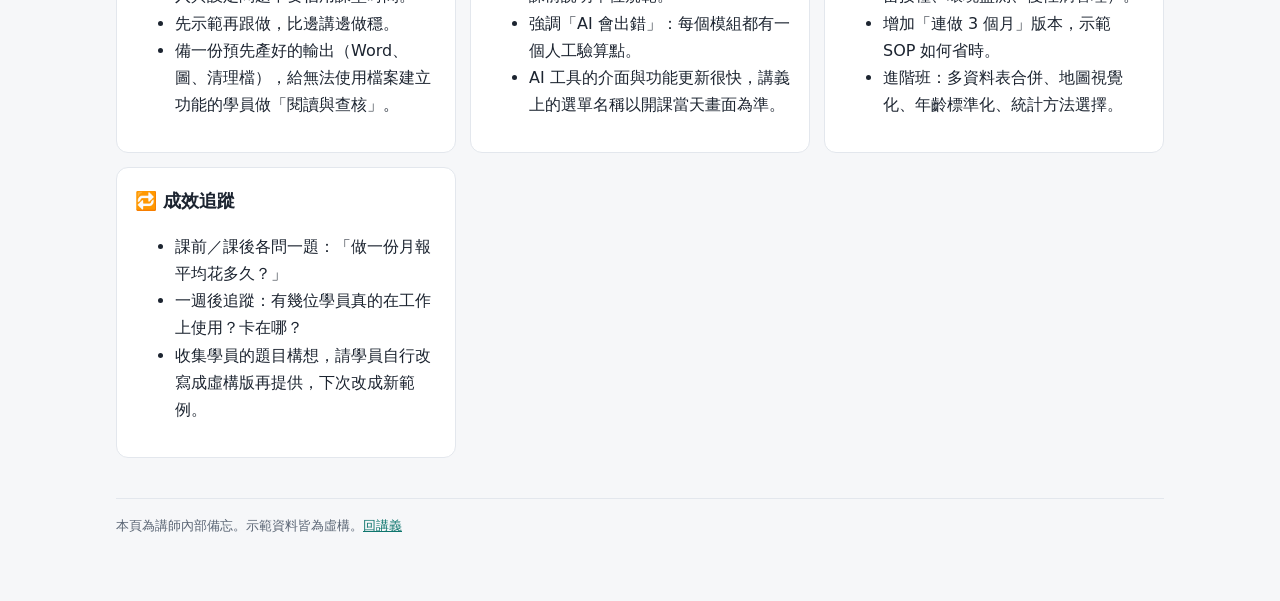
==== commit c8429ca4: "Fix round-4 review findings: fictional-setting consistency, layered safety notes, timing slack - Rem" ====
--- a/docs/instructor.html
+++ b/docs/instructor.html
@@ -25,14 +25,14 @@
 <tr><td>5–8</td><td>0 安全</td><td>情境題（哪些欄位要先處理）、單位規範、網路存取提醒；去識別化細節與責任列為課前閱讀</td><td>回答情境題</td></tr>
 <tr><td>8–22</td><td>1 清理</td><td>帶做步驟 1–4，停點對答案（91 列）</td><td>上傳、體檢、確認規則、輸出</td></tr>
 <tr><td>22–33</td><td>2 分析</td><td>帶做表與圖、示範驗算、強調判讀陷阱；信賴區間與月趨勢不現場實作，講師用預期結果頁口述 1 分鐘</td><td>算各區陽性率、驗算 1 個數字</td></tr>
-<tr><td>33–49</td><td>3 互動展示</td><td>先開參考範例（1 分）；帶做第一版（含等待約 5–6 分）、查核 3 個數字（2 分）、微調 1 個（2 分）、存成檔案並口述分享與開檔安全（3 分）、挑錯（2 分）</td><td>產生互動圖表、查核數字、微調、存檔</td></tr>
+<tr><td>33–49</td><td>3 互動展示</td><td>先開參考範例（1 分）；帶做第一版（含等待約 5–6 分）、查核 3 個數字（2 分）、微調 1 個（有時間才做，2 分）、存成檔案並口述分享與開檔安全（3 分）、挑錯（2 分）</td><td>產生互動圖表、查核數字、微調、存檔</td></tr>
 <tr><td>49–52</td><td>4 重複使用</td><td>口述展示專案指令與 SOP（純示範，3 分）</td><td>觀看，課後自行建立</td></tr>
 <tr><td>52–60</td><td>5 出口票</td><td>收出口票（聊天室或表單，一人一行）、Q&A</td><td>交出口票（2 項）、自評</td></tr>
 </table></div>
 
 <h2 id="prep">開課前準備清單</h2>
 <div class="card"><ul>
-<li>預錄的示範影片（約 5 分鐘），避免現場 AI 回應太慢（需自備，尚未製作）。</li>
+<li>預錄的示範影片（約 5 分鐘），避免現場 AI 回應太慢。<b>必辦，尚未製作，需自備</b>：沒有影片而改現場示範，很可能超過 5 分鐘並壓縮後面的模組。</li>
 <li>互動圖表範例：<a href="prebuilt/demo_fictional_interactive_dashboard.html" target="_blank" rel="noopener">參考範例</a>（單一 HTML、資料內嵌）。示範時用它說明目標，也可當備案。</li>
 <li>（課後用）預先產好的輸出（已備妥，見學員頁「備用成果檔」）：<a href="prebuilt/demo_fictional_cleaning_log.csv" download>修正與排除紀錄</a>、<a href="prebuilt/demo_fictional_positivity_by_district.png" download>長條圖</a>、<a href="prebuilt/demo_fictional_summary_onepage.docx" download>Word 一頁摘要</a>，另有「分析用 91 列」CSV。給無法使用檔案建立功能的學員做閱讀與查核。</li>
 <li>出口票的收集管道：聊天室或表單，一人一行。判準：修正紀錄 1 行（原值、處理方式、原因齊全）加驗算 1 個數字。</li>
@@ -49,7 +49,7 @@
 <tr><td>算出的數字和講義差一點</td><td>沒排除缺值或待查列；新開對話沒有上下文</td><td>檢查是否 91 列；對照「預期結果」兩組數字；B區若異常偏高就是沒排除待查列</td></tr>
 <tr><td>新開對話後 Claude 說沒有資料</td><td>不同對話不共用上下文</td><td>重新上傳「分析用 91 列」</td></tr>
 <tr><td>互動頁面沒出現或不能互動</td><td>檔案建立功能未開、方案差異、介面改版</td><td>改請 Claude 輸出單一 HTML 檔（資料內嵌）；仍不行就用「互動圖表範例」做查核與操作練習</td></tr>
-<tr><td>學員收到別人傳來的 HTML 或互動頁面</td><td>不明來源的檔案可能含程式碼</td><td>先確認來源再開；用記事本搜尋 http、fetch、script src；不要輸入任何資料</td></tr>
+<tr><td>學員收到別人傳來的 HTML 或互動頁面</td><td>不明來源的檔案可能含程式碼</td><td>來源不明就不要開；確認來源後才開，並可請 Claude 列出檔案的外部連線（搜尋 http 會看到 w3.org 的 SVG 宣告，屬正常；搜不到也不代表安全）；不要輸入任何資料</td></tr>
 <tr><td>互動頁面數字和預期不同</td><td>忘了排除缺值與待查列、Claude 自己編了數字</td><td>對照 107,171／6,850／6.39% 與 H區 530／5,601；請 Claude 說明資料來源並重做</td></tr>
 <tr><td>AI 回應太慢</td><td>尚在等待或流量</td><td>等待時間做驗算或讀判讀提醒；超過 2 分鐘改用解答檔</td></tr>
 </table></div>
@@ -67,9 +67,12 @@
 <ul>
 <li><b>為什麼主線改做互動圖表：</b>互動圖表更能讓學員看到 AI 的威力，也更容易分享成果。Word 摘要與簡報放課後延伸（Word 摘要已有預先產好的範例）。代價是「資料限制」要寫進互動頁面裡，所以提示詞明確要求固定顯示。</li>
 <li><b>為什麼圖不標紅、依區代碼排序、縱軸固定：</b>紅色加由高到低排序等於暗示高風險；各區縱軸自動縮放會把小分母的雜訊放大。互動圖越好看越容易讓人相信，所以提示詞明確禁止加「高風險」「排名」等詞，並要求頁首固定顯示篩檢項目、對象、期間與截止日。</li>
+<li><b>固定縱軸的取捨：</b>折線縱軸全區固定 0–16%，低值區（如 B區 4–6%）的月間變化會比較看不出來。這是刻意的：避免把雜訊誤看成趨勢；要看細節請看數字與信賴區間。</li>
+<li><b>虛構設定：</b>「對象＝成人」「截止日 2026-01-31、12 月已完成通報」是為了示範報表註記而設的虛構設定，資料中沒有年齡欄。學員問到時請直說。</li>
+<li><b>安全內容分層：</b>課堂只口述兩點必讀（不選知道連結就能看的選項；來源不明的檔案不開、不輸入資料），其餘放課後讀。資料安全的學習成效目前只靠自評，出口票沒有驗證。</li>
 <li><b>為什麼講存檔與分享：</b>官方說明指出新頁面預設私人，但分享選項有「任何有連結的人」，且 Team／Enterprise 分享對話產生的頁面時檢視者可能看到對話附件。公衛資料風險高，要在課堂上說清楚。</li>
 <li><b>為什麼信賴區間由講師示範：</b>要避免學員把「點估計高低」當結論，但自己做太耗時。示範一張圖加一句「不能只看點估計」即可。</li>
-<li><b>為什麼用「篩檢陽性率較高」，不用「高風險」：</b>篩檢對象不是隨機抽樣、未做年齡標準化，受檢者陽性率不等於盛行率。</li>
+<li><b>為什麼用「篩檢陽性率較高」，不用「高風險」：</b>篩檢對象不是隨機抽樣、資料沒有年齡欄而無法年齡標準化，受檢者陽性率不等於盛行率。</li>
 <li><b>為什麼刻意保留一列會造成 B區約 16% 的待查資料：</b>讓學員親眼看到沒清理的後果。</li>
 <li><b>給有程式背景的講師：</b>參考範例的 tooltip 用 innerHTML 組字串，目前只放程式內部算出的數字；若改成讓學員匯入自己的資料，請先做 HTML 跳脫。</li>
 <li><b>尚未做、但可考慮：</b>把題目改成單一主題（例如癌症篩檢），疫苗接種欄位現在沒有被使用，改主題需連動資料與腳本，這次沒動。</li>
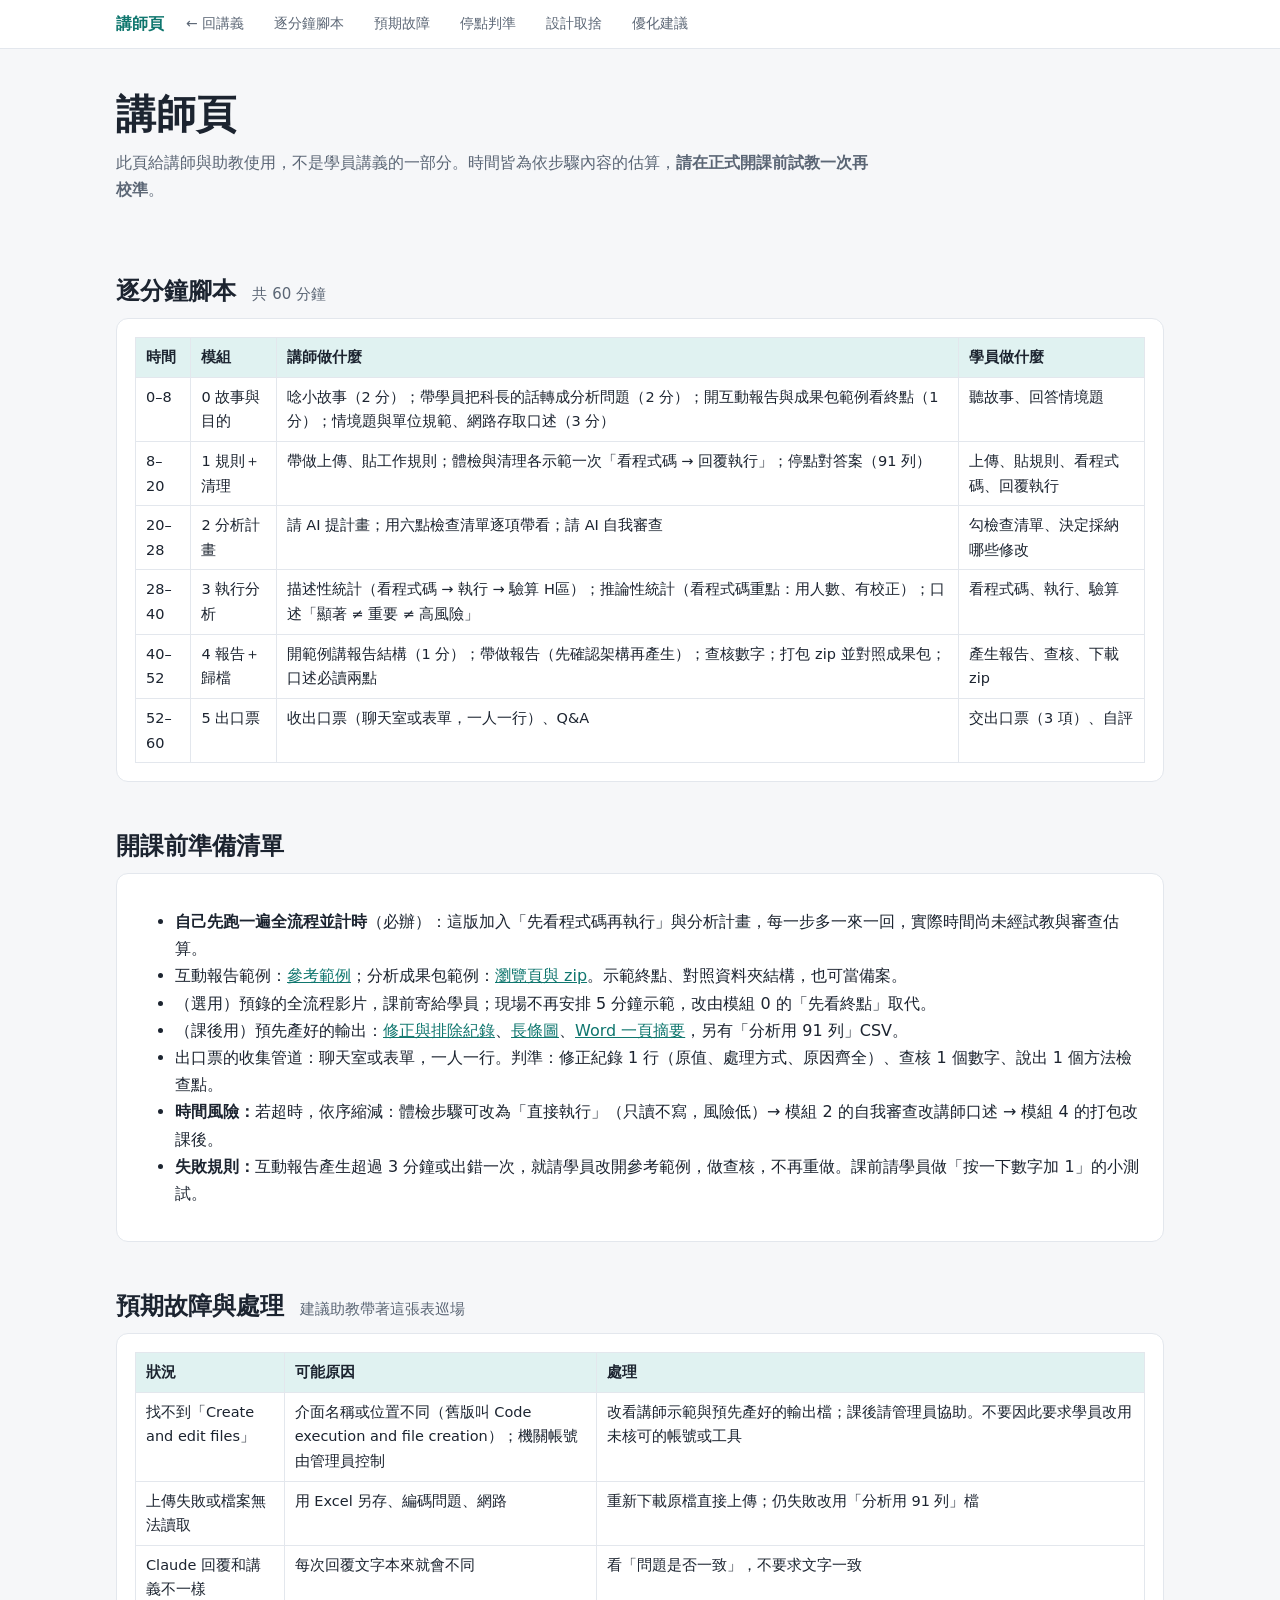
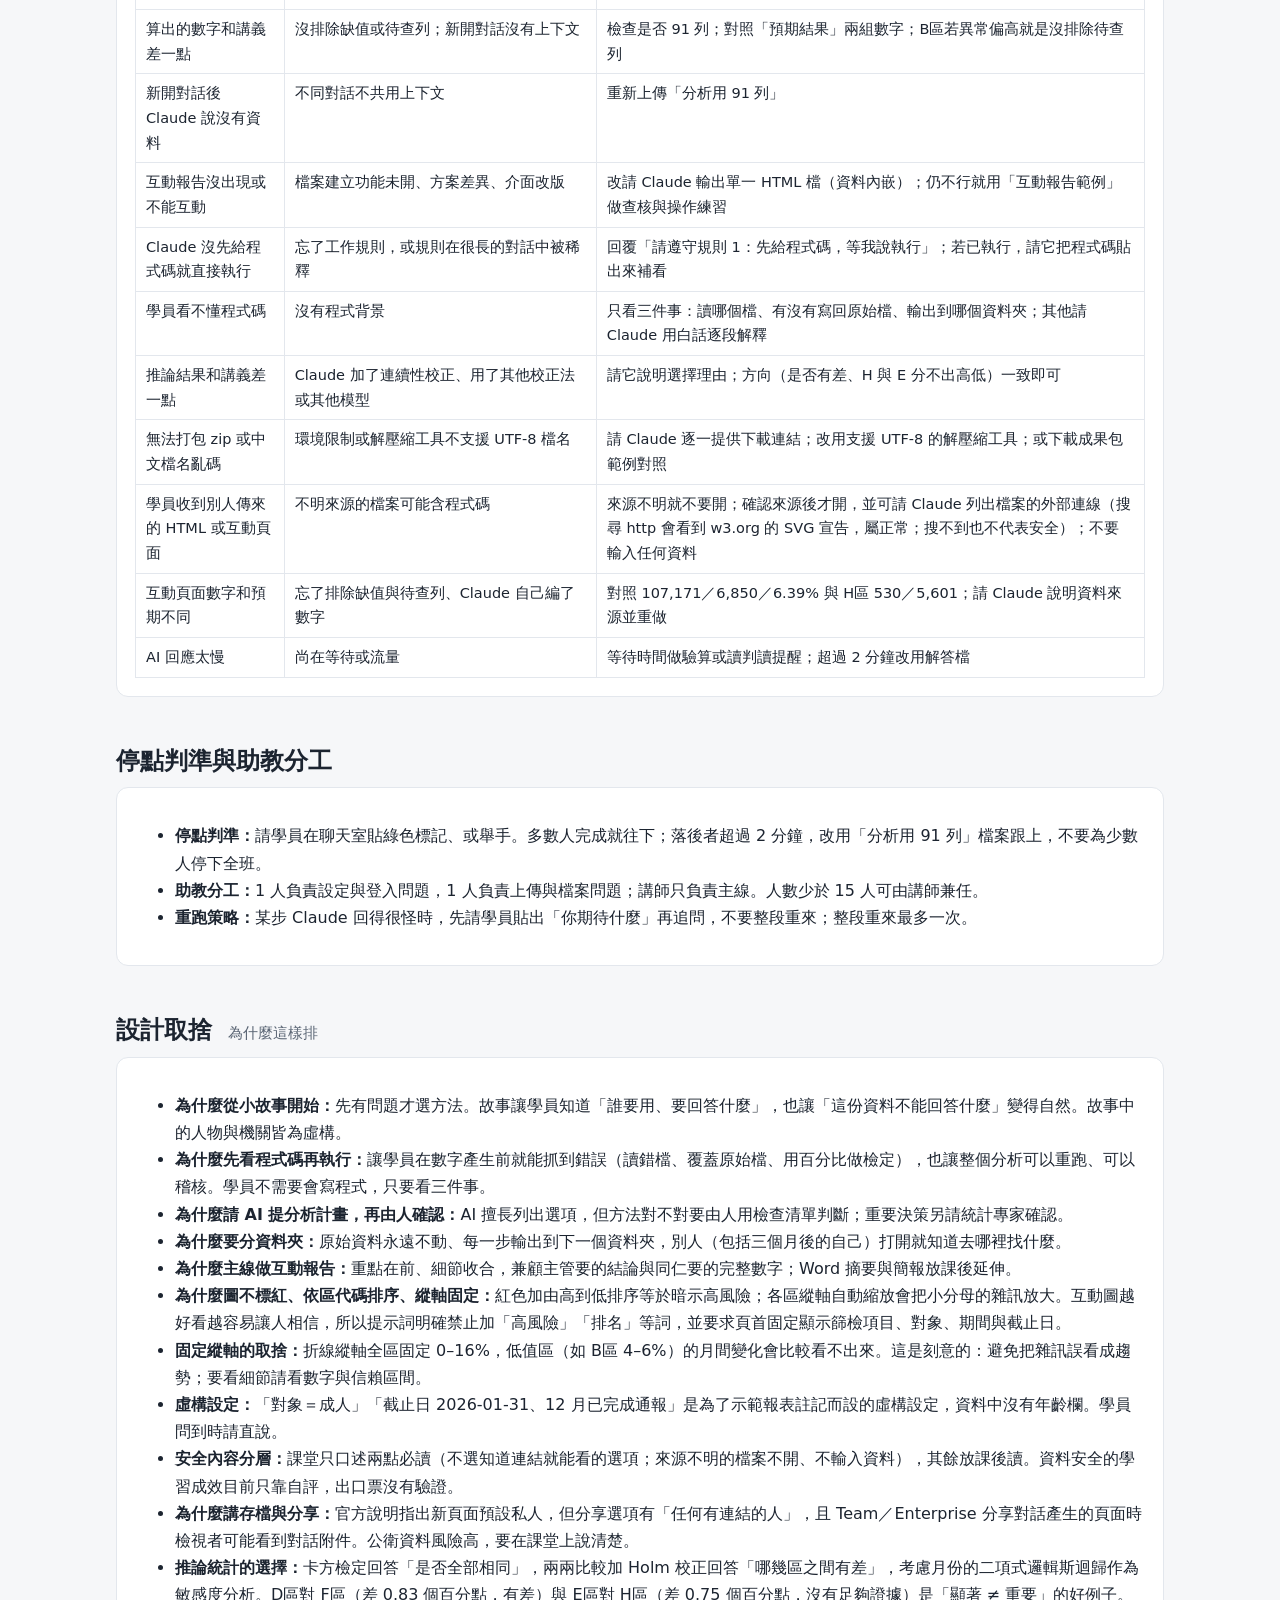
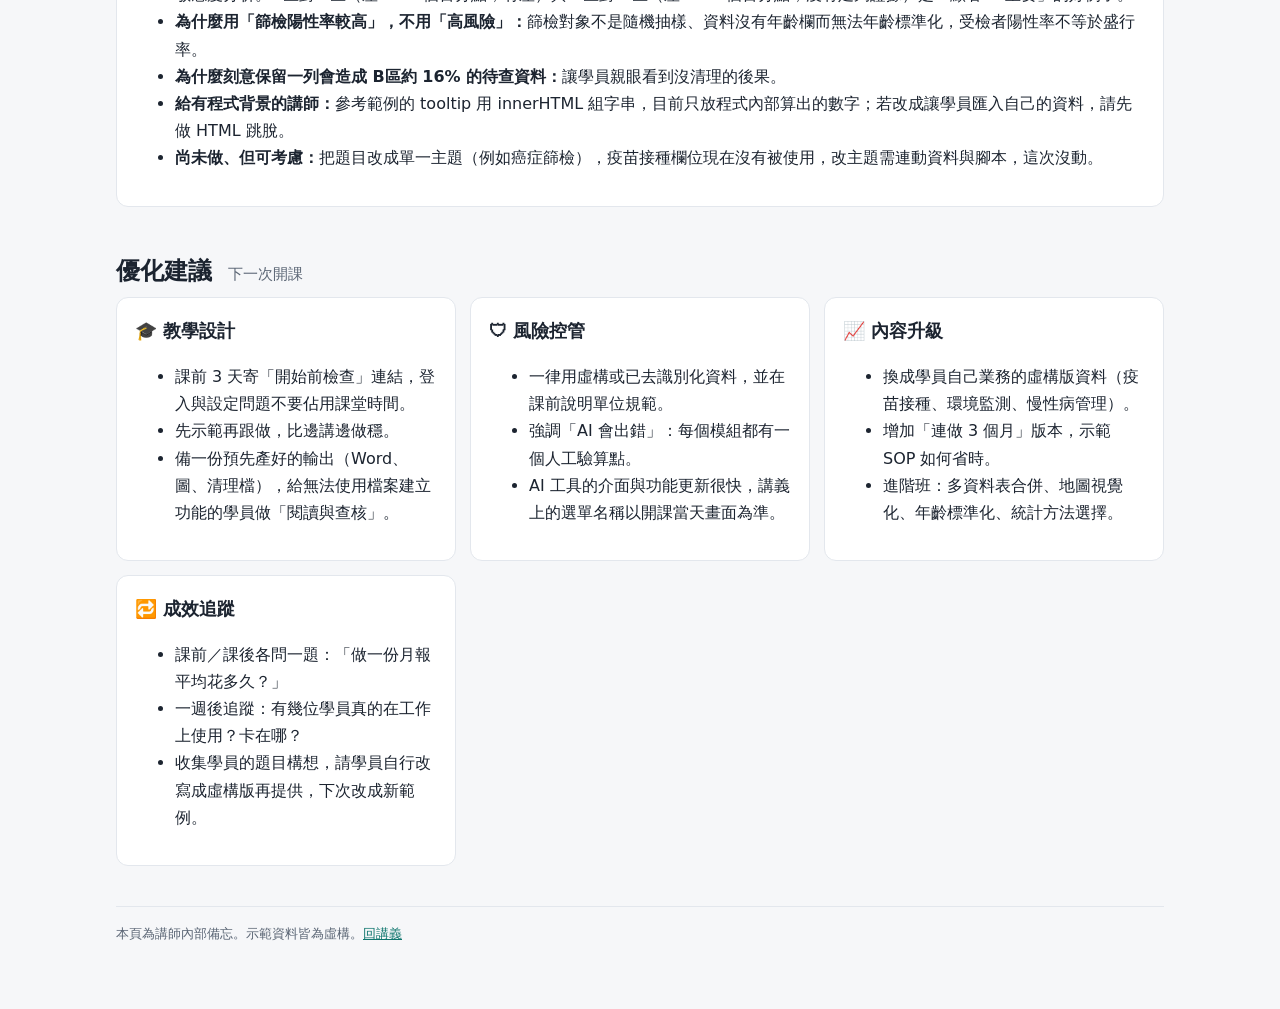
==== commit a375ab2a: "Restructure course around a purpose story, AI analysis plan, code-first execution, foldered outputs," ====
--- a/docs/instructor.html
+++ b/docs/instructor.html
@@ -21,23 +21,23 @@
 <h2 id="script">逐分鐘腳本 <small>共 60 分鐘</small></h2>
 <div class="card tw"><table>
 <tr><th>時間</th><th>模組</th><th>講師做什麼</th><th>學員做什麼</th></tr>
-<tr><td>0–5</td><td>示範</td><td>跑完整流程：上傳 → 體檢 → 確認規則 → 出表 → 驗算 → 互動圖表（可用預錄影片，避免現場 AI 回應太慢）</td><td>只看</td></tr>
-<tr><td>5–8</td><td>0 安全</td><td>情境題（哪些欄位要先處理）、單位規範、網路存取提醒；去識別化細節與責任列為課前閱讀</td><td>回答情境題</td></tr>
-<tr><td>8–22</td><td>1 清理</td><td>帶做步驟 1–4，停點對答案（91 列）</td><td>上傳、體檢、確認規則、輸出</td></tr>
-<tr><td>22–33</td><td>2 分析</td><td>帶做表與圖、示範驗算、強調判讀陷阱；信賴區間與月趨勢不現場實作，講師用預期結果頁口述 1 分鐘</td><td>算各區陽性率、驗算 1 個數字</td></tr>
-<tr><td>33–49</td><td>3 互動展示</td><td>先開參考範例（1 分）；帶做第一版（含等待約 5–6 分）、查核 3 個數字（2 分）、微調 1 個（有時間才做，2 分）、存成檔案並口述分享與開檔安全（3 分）、挑錯（2 分）</td><td>產生互動圖表、查核數字、微調、存檔</td></tr>
-<tr><td>49–52</td><td>4 重複使用</td><td>口述展示專案指令與 SOP（純示範，3 分）</td><td>觀看，課後自行建立</td></tr>
-<tr><td>52–60</td><td>5 出口票</td><td>收出口票（聊天室或表單，一人一行）、Q&A</td><td>交出口票（2 項）、自評</td></tr>
+<tr><td>0–8</td><td>0 故事與目的</td><td>唸小故事（2 分）；帶學員把科長的話轉成分析問題（2 分）；開互動報告與成果包範例看終點（1 分）；情境題與單位規範、網路存取口述（3 分）</td><td>聽故事、回答情境題</td></tr>
+<tr><td>8–20</td><td>1 規則＋清理</td><td>帶做上傳、貼工作規則；體檢與清理各示範一次「看程式碼 → 回覆執行」；停點對答案（91 列）</td><td>上傳、貼規則、看程式碼、回覆執行</td></tr>
+<tr><td>20–28</td><td>2 分析計畫</td><td>請 AI 提計畫；用六點檢查清單逐項帶看；請 AI 自我審查</td><td>勾檢查清單、決定採納哪些修改</td></tr>
+<tr><td>28–40</td><td>3 執行分析</td><td>描述性統計（看程式碼 → 執行 → 驗算 H區）；推論性統計（看程式碼重點：用人數、有校正）；口述「顯著 ≠ 重要 ≠ 高風險」</td><td>看程式碼、執行、驗算</td></tr>
+<tr><td>40–52</td><td>4 報告＋歸檔</td><td>開範例講報告結構（1 分）；帶做報告（先確認架構再產生）；查核數字；打包 zip 並對照成果包；口述必讀兩點</td><td>產生報告、查核、下載 zip</td></tr>
+<tr><td>52–60</td><td>5 出口票</td><td>收出口票（聊天室或表單，一人一行）、Q&A</td><td>交出口票（3 項）、自評</td></tr>
 </table></div>
 
 <h2 id="prep">開課前準備清單</h2>
 <div class="card"><ul>
-<li>預錄的示範影片（約 5 分鐘），避免現場 AI 回應太慢。<b>必辦，尚未製作，需自備</b>：沒有影片而改現場示範，很可能超過 5 分鐘並壓縮後面的模組。</li>
-<li>互動圖表範例：<a href="prebuilt/demo_fictional_interactive_dashboard.html" target="_blank" rel="noopener">參考範例</a>（單一 HTML、資料內嵌）。示範時用它說明目標，也可當備案。</li>
-<li>（課後用）預先產好的輸出（已備妥，見學員頁「備用成果檔」）：<a href="prebuilt/demo_fictional_cleaning_log.csv" download>修正與排除紀錄</a>、<a href="prebuilt/demo_fictional_positivity_by_district.png" download>長條圖</a>、<a href="prebuilt/demo_fictional_summary_onepage.docx" download>Word 一頁摘要</a>，另有「分析用 91 列」CSV。給無法使用檔案建立功能的學員做閱讀與查核。</li>
-<li>出口票的收集管道：聊天室或表單，一人一行。判準：修正紀錄 1 行（原值、處理方式、原因齊全）加驗算 1 個數字。</li>
-<li><b>時間風險：</b>審查者估算含 AI 等待與重來，整堂約 56–66 分鐘，所以模組 3 已拉長到 16 分鐘、模組 4 縮成講師口述 3 分鐘。若超時，依序砍：微調 → 存檔操作（改口述）→ 挑錯。互動頁面的產生時間與介面差異未實測，請試教時特別計時並校準。</li>
-<li><b>失敗規則：</b>互動頁面產生超過 3 分鐘或出錯一次，就請學員改開參考範例，做查核與挑錯，不再重做。課前請學員做「按一下數字加 1」的小測試，提早發現無法使用的人。</li>
+<li><b>自己先跑一遍全流程並計時</b>（必辦）：這版加入「先看程式碼再執行」與分析計畫，每一步多一來一回，實際時間尚未經試教與審查估算。</li>
+<li>互動報告範例：<a href="prebuilt/demo_fictional_interactive_report.html" target="_blank" rel="noopener">參考範例</a>；分析成果包範例：<a href="prebuilt/analysis_package.html">瀏覽頁與 zip</a>。示範終點、對照資料夾結構，也可當備案。</li>
+<li>（選用）預錄的全流程影片，課前寄給學員；現場不再安排 5 分鐘示範，改由模組 0 的「先看終點」取代。</li>
+<li>（課後用）預先產好的輸出：<a href="prebuilt/demo_fictional_cleaning_log.csv" download>修正與排除紀錄</a>、<a href="prebuilt/demo_fictional_positivity_by_district.png" download>長條圖</a>、<a href="prebuilt/demo_fictional_summary_onepage.docx" download>Word 一頁摘要</a>，另有「分析用 91 列」CSV。</li>
+<li>出口票的收集管道：聊天室或表單，一人一行。判準：修正紀錄 1 行（原值、處理方式、原因齊全）、查核 1 個數字、說出 1 個方法檢查點。</li>
+<li><b>時間風險：</b>若超時，依序縮減：體檢步驟可改為「直接執行」（只讀不寫，風險低）→ 模組 2 的自我審查改講師口述 → 模組 4 的打包改課後。</li>
+<li><b>失敗規則：</b>互動報告產生超過 3 分鐘或出錯一次，就請學員改開參考範例，做查核，不再重做。課前請學員做「按一下數字加 1」的小測試。</li>
 </ul></div>
 
 <h2 id="faults">預期故障與處理 <small>建議助教帶著這張表巡場</small></h2>
@@ -48,7 +48,11 @@
 <tr><td>Claude 回覆和講義不一樣</td><td>每次回覆文字本來就會不同</td><td>看「問題是否一致」，不要求文字一致</td></tr>
 <tr><td>算出的數字和講義差一點</td><td>沒排除缺值或待查列；新開對話沒有上下文</td><td>檢查是否 91 列；對照「預期結果」兩組數字；B區若異常偏高就是沒排除待查列</td></tr>
 <tr><td>新開對話後 Claude 說沒有資料</td><td>不同對話不共用上下文</td><td>重新上傳「分析用 91 列」</td></tr>
-<tr><td>互動頁面沒出現或不能互動</td><td>檔案建立功能未開、方案差異、介面改版</td><td>改請 Claude 輸出單一 HTML 檔（資料內嵌）；仍不行就用「互動圖表範例」做查核與操作練習</td></tr>
+<tr><td>互動報告沒出現或不能互動</td><td>檔案建立功能未開、方案差異、介面改版</td><td>改請 Claude 輸出單一 HTML 檔（資料內嵌）；仍不行就用「互動報告範例」做查核與操作練習</td></tr>
+<tr><td>Claude 沒先給程式碼就直接執行</td><td>忘了工作規則，或規則在很長的對話中被稀釋</td><td>回覆「請遵守規則 1：先給程式碼，等我說執行」；若已執行，請它把程式碼貼出來補看</td></tr>
+<tr><td>學員看不懂程式碼</td><td>沒有程式背景</td><td>只看三件事：讀哪個檔、有沒有寫回原始檔、輸出到哪個資料夾；其他請 Claude 用白話逐段解釋</td></tr>
+<tr><td>推論結果和講義差一點</td><td>Claude 加了連續性校正、用了其他校正法或其他模型</td><td>請它說明選擇理由；方向（是否有差、H 與 E 分不出高低）一致即可</td></tr>
+<tr><td>無法打包 zip 或中文檔名亂碼</td><td>環境限制或解壓縮工具不支援 UTF-8 檔名</td><td>請 Claude 逐一提供下載連結；改用支援 UTF-8 的解壓縮工具；或下載成果包範例對照</td></tr>
 <tr><td>學員收到別人傳來的 HTML 或互動頁面</td><td>不明來源的檔案可能含程式碼</td><td>來源不明就不要開；確認來源後才開，並可請 Claude 列出檔案的外部連線（搜尋 http 會看到 w3.org 的 SVG 宣告，屬正常；搜不到也不代表安全）；不要輸入任何資料</td></tr>
 <tr><td>互動頁面數字和預期不同</td><td>忘了排除缺值與待查列、Claude 自己編了數字</td><td>對照 107,171／6,850／6.39% 與 H區 530／5,601；請 Claude 說明資料來源並重做</td></tr>
 <tr><td>AI 回應太慢</td><td>尚在等待或流量</td><td>等待時間做驗算或讀判讀提醒；超過 2 分鐘改用解答檔</td></tr>
@@ -65,13 +69,17 @@
 <h2 id="decisions">設計取捨 <small>為什麼這樣排</small></h2>
 <div class="card">
 <ul>
-<li><b>為什麼主線改做互動圖表：</b>互動圖表更能讓學員看到 AI 的威力，也更容易分享成果。Word 摘要與簡報放課後延伸（Word 摘要已有預先產好的範例）。代價是「資料限制」要寫進互動頁面裡，所以提示詞明確要求固定顯示。</li>
+<li><b>為什麼從小故事開始：</b>先有問題才選方法。故事讓學員知道「誰要用、要回答什麼」，也讓「這份資料不能回答什麼」變得自然。故事中的人物與機關皆為虛構。</li>
+<li><b>為什麼先看程式碼再執行：</b>讓學員在數字產生前就能抓到錯誤（讀錯檔、覆蓋原始檔、用百分比做檢定），也讓整個分析可以重跑、可以稽核。學員不需要會寫程式，只要看三件事。</li>
+<li><b>為什麼請 AI 提分析計畫，再由人確認：</b>AI 擅長列出選項，但方法對不對要由人用檢查清單判斷；重要決策另請統計專家確認。</li>
+<li><b>為什麼要分資料夾：</b>原始資料永遠不動、每一步輸出到下一個資料夾，別人（包括三個月後的自己）打開就知道去哪裡找什麼。</li>
+<li><b>為什麼主線做互動報告：</b>重點在前、細節收合，兼顧主管要的結論與同仁要的完整數字；Word 摘要與簡報放課後延伸。</li>
 <li><b>為什麼圖不標紅、依區代碼排序、縱軸固定：</b>紅色加由高到低排序等於暗示高風險；各區縱軸自動縮放會把小分母的雜訊放大。互動圖越好看越容易讓人相信，所以提示詞明確禁止加「高風險」「排名」等詞，並要求頁首固定顯示篩檢項目、對象、期間與截止日。</li>
 <li><b>固定縱軸的取捨：</b>折線縱軸全區固定 0–16%，低值區（如 B區 4–6%）的月間變化會比較看不出來。這是刻意的：避免把雜訊誤看成趨勢；要看細節請看數字與信賴區間。</li>
 <li><b>虛構設定：</b>「對象＝成人」「截止日 2026-01-31、12 月已完成通報」是為了示範報表註記而設的虛構設定，資料中沒有年齡欄。學員問到時請直說。</li>
 <li><b>安全內容分層：</b>課堂只口述兩點必讀（不選知道連結就能看的選項；來源不明的檔案不開、不輸入資料），其餘放課後讀。資料安全的學習成效目前只靠自評，出口票沒有驗證。</li>
 <li><b>為什麼講存檔與分享：</b>官方說明指出新頁面預設私人，但分享選項有「任何有連結的人」，且 Team／Enterprise 分享對話產生的頁面時檢視者可能看到對話附件。公衛資料風險高，要在課堂上說清楚。</li>
-<li><b>為什麼信賴區間由講師示範：</b>要避免學員把「點估計高低」當結論，但自己做太耗時。示範一張圖加一句「不能只看點估計」即可。</li>
+<li><b>推論統計的選擇：</b>卡方檢定回答「是否全部相同」，兩兩比較加 Holm 校正回答「哪幾區之間有差」，考慮月份的二項式邏輯斯迴歸作為敏感度分析。D區對 F區（差 0.83 個百分點，有差）與 E區對 H區（差 0.75 個百分點，沒有足夠證據）是「顯著 ≠ 重要」的好例子。</li>
 <li><b>為什麼用「篩檢陽性率較高」，不用「高風險」：</b>篩檢對象不是隨機抽樣、資料沒有年齡欄而無法年齡標準化，受檢者陽性率不等於盛行率。</li>
 <li><b>為什麼刻意保留一列會造成 B區約 16% 的待查資料：</b>讓學員親眼看到沒清理的後果。</li>
 <li><b>給有程式背景的講師：</b>參考範例的 tooltip 用 innerHTML 組字串，目前只放程式內部算出的數字；若改成讓學員匯入自己的資料，請先做 HTML 跳脫。</li>
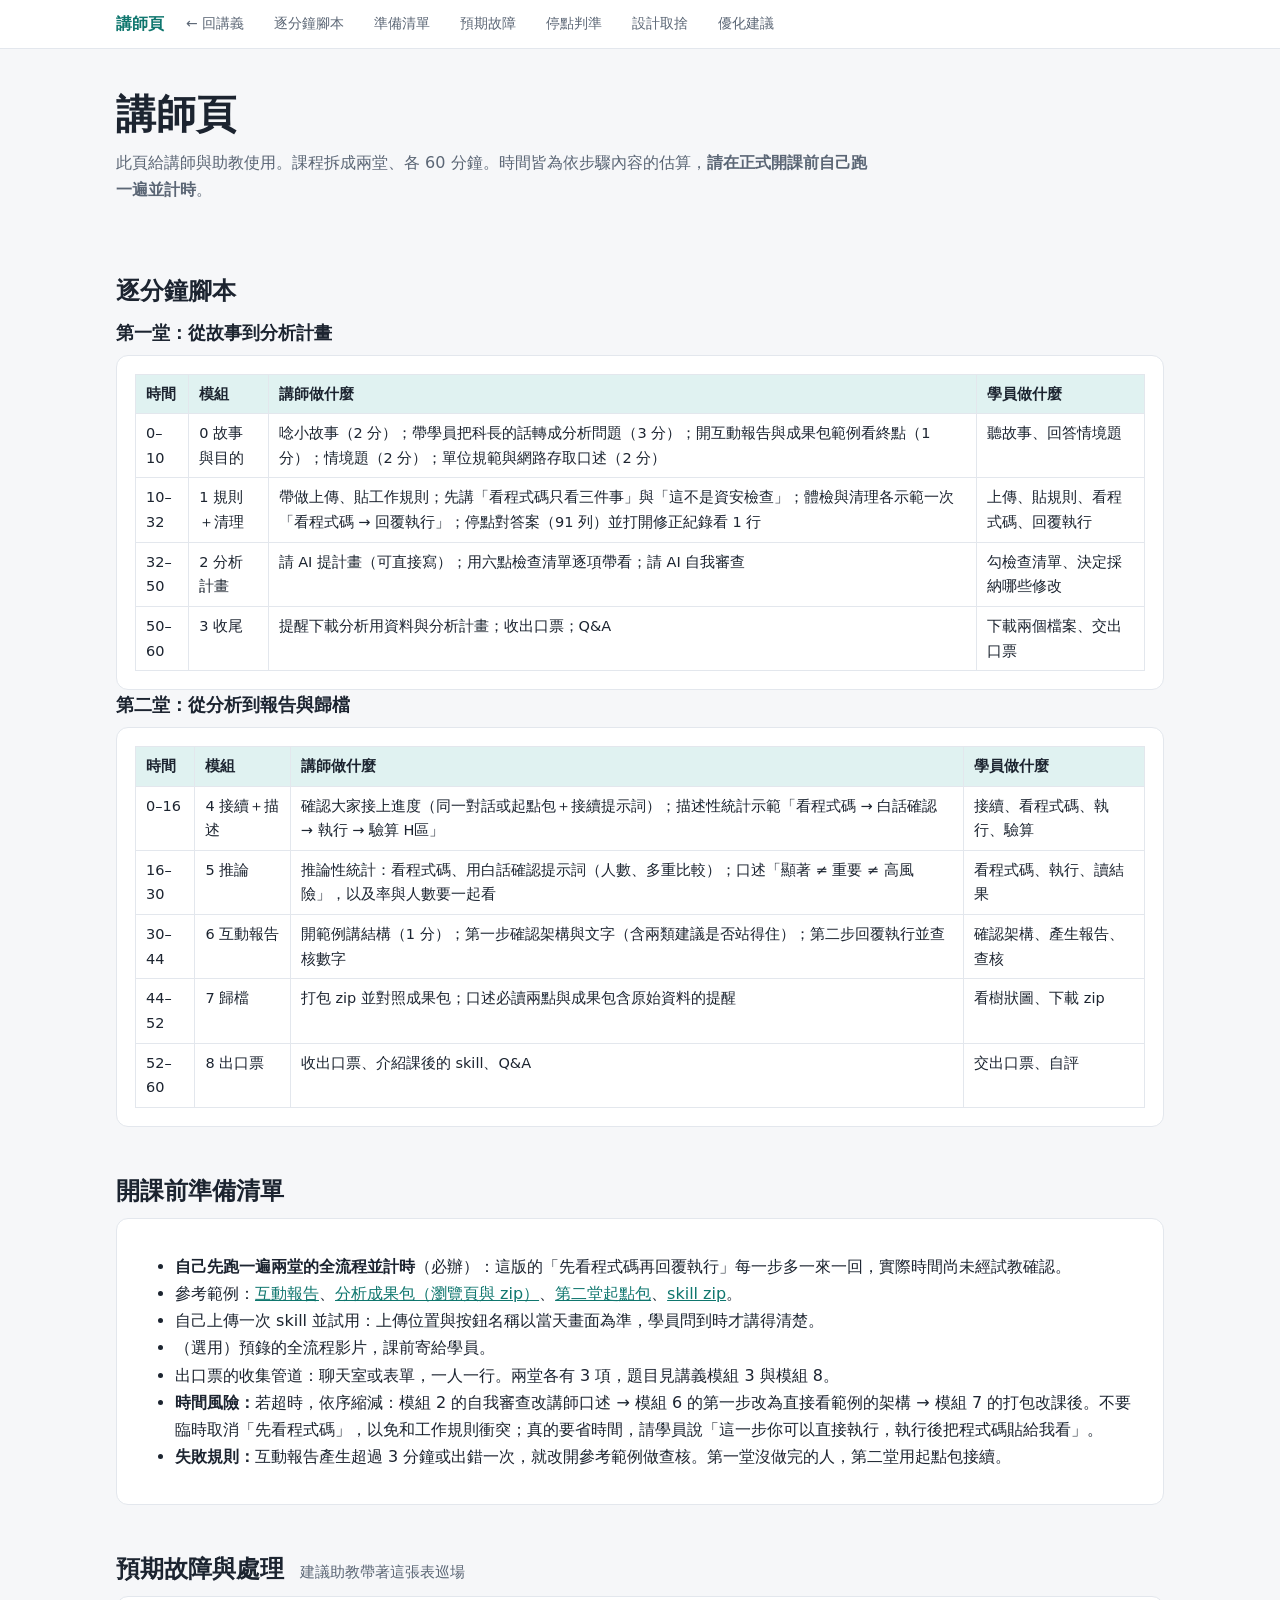
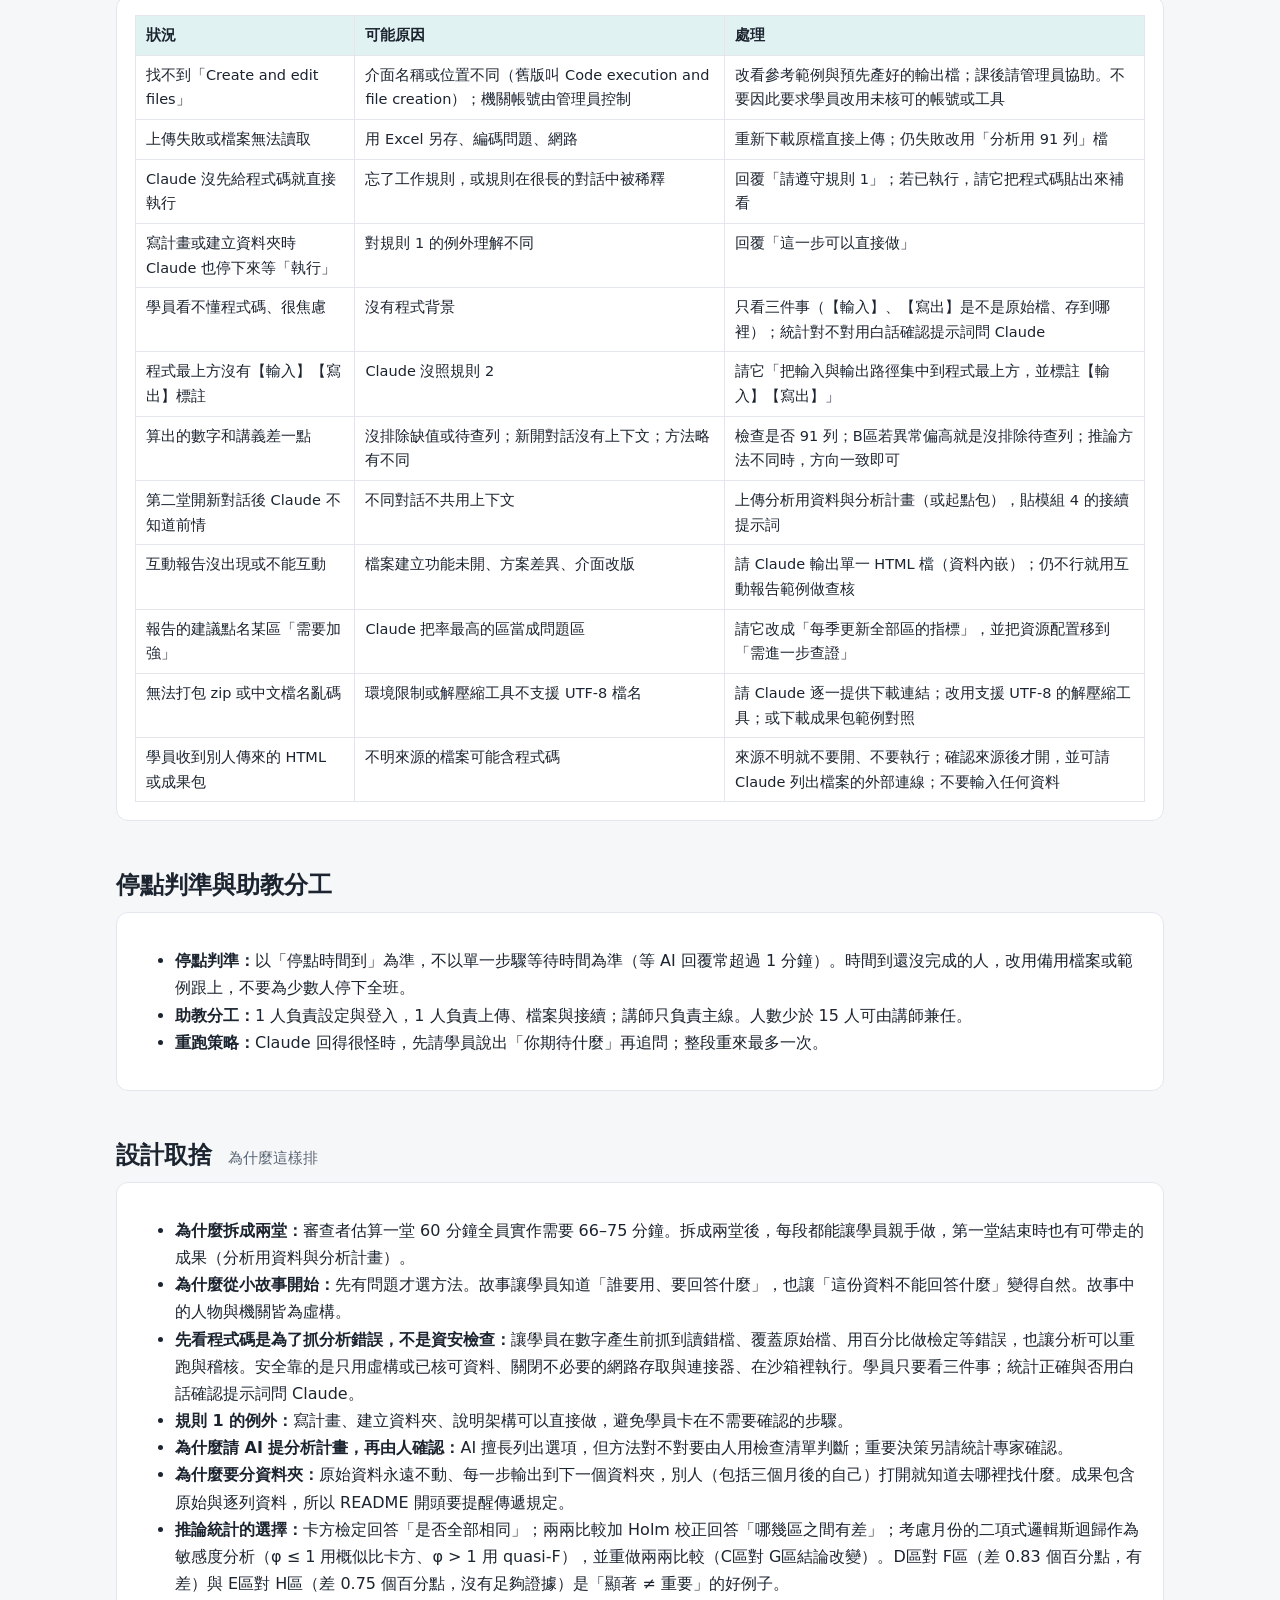
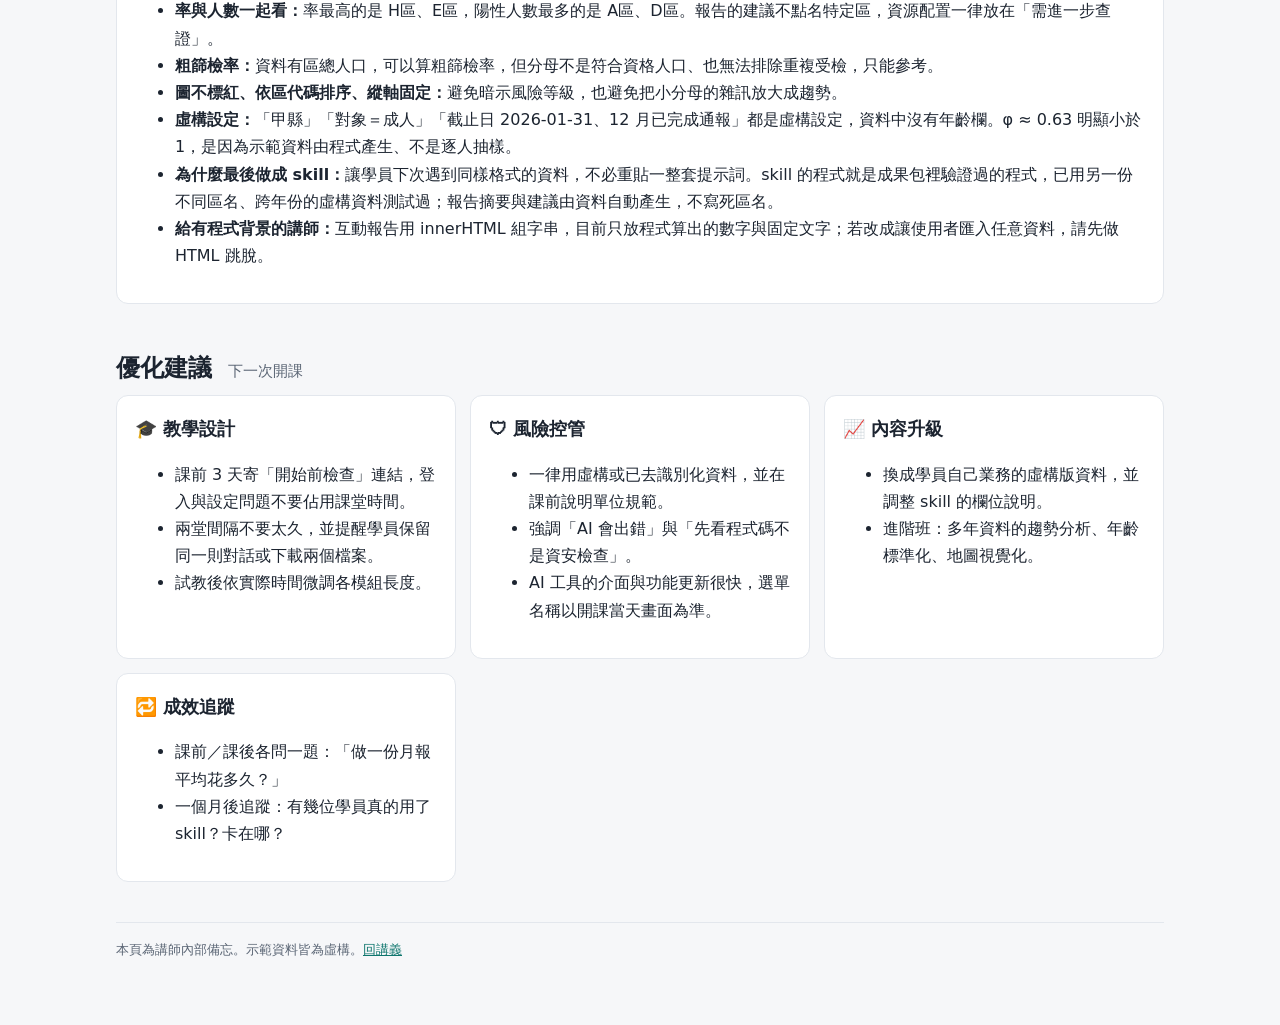
==== commit 380ae08c: "Split into two 60-min classes, fix round-5 findings, and add a reusable skill Course - Class 1: stor" ====
--- a/docs/instructor.html
+++ b/docs/instructor.html
@@ -4,109 +4,110 @@
 <meta charset="utf-8">
 <meta name="viewport" content="width=device-width,initial-scale=1">
 <title>講師頁｜Claude 辦公實戰</title>
-<meta name="description" content="講師備忘：逐分鐘腳本、預期故障與處理、停點判準、助教分工與優化建議。">
+<meta name="description" content="講師備忘：兩堂課逐分鐘腳本、準備清單、預期故障與處理、停點判準、設計取捨與優化建議。">
 <link rel="stylesheet" href="assets/style.css">
 </head>
 <body>
 <header class="top"><div class="top-in">
 <b>講師頁</b>
-<a href="index.html">← 回講義</a><a href="#script">逐分鐘腳本</a><a href="#faults">預期故障</a><a href="#gates">停點判準</a><a href="#decisions">設計取捨</a><a href="#optimize">優化建議</a>
+<a href="index.html">← 回講義</a><a href="#script">逐分鐘腳本</a><a href="#prep">準備清單</a><a href="#faults">預期故障</a><a href="#gates">停點判準</a><a href="#decisions">設計取捨</a><a href="#optimize">優化建議</a>
 </div></header>
 <main>
 <section class="hero">
 <h1>講師頁</h1>
-<p>此頁給講師與助教使用，不是學員講義的一部分。時間皆為依步驟內容的估算，<b>請在正式開課前試教一次再校準</b>。</p>
+<p>此頁給講師與助教使用。課程拆成兩堂、各 60 分鐘。時間皆為依步驟內容的估算，<b>請在正式開課前自己跑一遍並計時</b>。</p>
 </section>
 
-<h2 id="script">逐分鐘腳本 <small>共 60 分鐘</small></h2>
+<h2 id="script">逐分鐘腳本</h2>
+<h3>第一堂：從故事到分析計畫</h3>
 <div class="card tw"><table>
 <tr><th>時間</th><th>模組</th><th>講師做什麼</th><th>學員做什麼</th></tr>
-<tr><td>0–8</td><td>0 故事與目的</td><td>唸小故事（2 分）；帶學員把科長的話轉成分析問題（2 分）；開互動報告與成果包範例看終點（1 分）；情境題與單位規範、網路存取口述（3 分）</td><td>聽故事、回答情境題</td></tr>
-<tr><td>8–20</td><td>1 規則＋清理</td><td>帶做上傳、貼工作規則；體檢與清理各示範一次「看程式碼 → 回覆執行」；停點對答案（91 列）</td><td>上傳、貼規則、看程式碼、回覆執行</td></tr>
-<tr><td>20–28</td><td>2 分析計畫</td><td>請 AI 提計畫；用六點檢查清單逐項帶看；請 AI 自我審查</td><td>勾檢查清單、決定採納哪些修改</td></tr>
-<tr><td>28–40</td><td>3 執行分析</td><td>描述性統計（看程式碼 → 執行 → 驗算 H區）；推論性統計（看程式碼重點：用人數、有校正）；口述「顯著 ≠ 重要 ≠ 高風險」</td><td>看程式碼、執行、驗算</td></tr>
-<tr><td>40–52</td><td>4 報告＋歸檔</td><td>開範例講報告結構（1 分）；帶做報告（先確認架構再產生）；查核數字；打包 zip 並對照成果包；口述必讀兩點</td><td>產生報告、查核、下載 zip</td></tr>
-<tr><td>52–60</td><td>5 出口票</td><td>收出口票（聊天室或表單，一人一行）、Q&A</td><td>交出口票（3 項）、自評</td></tr>
+<tr><td>0–10</td><td>0 故事與目的</td><td>唸小故事（2 分）；帶學員把科長的話轉成分析問題（3 分）；開互動報告與成果包範例看終點（1 分）；情境題（2 分）；單位規範與網路存取口述（2 分）</td><td>聽故事、回答情境題</td></tr>
+<tr><td>10–32</td><td>1 規則＋清理</td><td>帶做上傳、貼工作規則；先講「看程式碼只看三件事」與「這不是資安檢查」；體檢與清理各示範一次「看程式碼 → 回覆執行」；停點對答案（91 列）並打開修正紀錄看 1 行</td><td>上傳、貼規則、看程式碼、回覆執行</td></tr>
+<tr><td>32–50</td><td>2 分析計畫</td><td>請 AI 提計畫（可直接寫）；用六點檢查清單逐項帶看；請 AI 自我審查</td><td>勾檢查清單、決定採納哪些修改</td></tr>
+<tr><td>50–60</td><td>3 收尾</td><td>提醒下載分析用資料與分析計畫；收出口票；Q&A</td><td>下載兩個檔案、交出口票</td></tr>
+</table></div>
+<h3>第二堂：從分析到報告與歸檔</h3>
+<div class="card tw"><table>
+<tr><th>時間</th><th>模組</th><th>講師做什麼</th><th>學員做什麼</th></tr>
+<tr><td>0–16</td><td>4 接續＋描述</td><td>確認大家接上進度（同一對話或起點包＋接續提示詞）；描述性統計示範「看程式碼 → 白話確認 → 執行 → 驗算 H區」</td><td>接續、看程式碼、執行、驗算</td></tr>
+<tr><td>16–30</td><td>5 推論</td><td>推論性統計：看程式碼、用白話確認提示詞（人數、多重比較）；口述「顯著 ≠ 重要 ≠ 高風險」，以及率與人數要一起看</td><td>看程式碼、執行、讀結果</td></tr>
+<tr><td>30–44</td><td>6 互動報告</td><td>開範例講結構（1 分）；第一步確認架構與文字（含兩類建議是否站得住）；第二步回覆執行並查核數字</td><td>確認架構、產生報告、查核</td></tr>
+<tr><td>44–52</td><td>7 歸檔</td><td>打包 zip 並對照成果包；口述必讀兩點與成果包含原始資料的提醒</td><td>看樹狀圖、下載 zip</td></tr>
+<tr><td>52–60</td><td>8 出口票</td><td>收出口票、介紹課後的 skill、Q&A</td><td>交出口票、自評</td></tr>
 </table></div>
 
 <h2 id="prep">開課前準備清單</h2>
 <div class="card"><ul>
-<li><b>自己先跑一遍全流程並計時</b>（必辦）：這版加入「先看程式碼再執行」與分析計畫，每一步多一來一回，實際時間尚未經試教與審查估算。</li>
-<li>互動報告範例：<a href="prebuilt/demo_fictional_interactive_report.html" target="_blank" rel="noopener">參考範例</a>；分析成果包範例：<a href="prebuilt/analysis_package.html">瀏覽頁與 zip</a>。示範終點、對照資料夾結構，也可當備案。</li>
-<li>（選用）預錄的全流程影片，課前寄給學員；現場不再安排 5 分鐘示範，改由模組 0 的「先看終點」取代。</li>
-<li>（課後用）預先產好的輸出：<a href="prebuilt/demo_fictional_cleaning_log.csv" download>修正與排除紀錄</a>、<a href="prebuilt/demo_fictional_positivity_by_district.png" download>長條圖</a>、<a href="prebuilt/demo_fictional_summary_onepage.docx" download>Word 一頁摘要</a>，另有「分析用 91 列」CSV。</li>
-<li>出口票的收集管道：聊天室或表單，一人一行。判準：修正紀錄 1 行（原值、處理方式、原因齊全）、查核 1 個數字、說出 1 個方法檢查點。</li>
-<li><b>時間風險：</b>若超時，依序縮減：體檢步驟可改為「直接執行」（只讀不寫，風險低）→ 模組 2 的自我審查改講師口述 → 模組 4 的打包改課後。</li>
-<li><b>失敗規則：</b>互動報告產生超過 3 分鐘或出錯一次，就請學員改開參考範例，做查核，不再重做。課前請學員做「按一下數字加 1」的小測試。</li>
+<li><b>自己先跑一遍兩堂的全流程並計時</b>（必辦）：這版的「先看程式碼再回覆執行」每一步多一來一回，實際時間尚未經試教確認。</li>
+<li>參考範例：<a href="prebuilt/demo_fictional_interactive_report.html" target="_blank" rel="noopener">互動報告</a>、<a href="prebuilt/analysis_package.html">分析成果包（瀏覽頁與 zip）</a>、<a href="prebuilt/第二堂起點包.zip" download>第二堂起點包</a>、<a href="prebuilt/skill/screening-positivity-analysis.zip" download>skill zip</a>。</li>
+<li>自己上傳一次 skill 並試用：上傳位置與按鈕名稱以當天畫面為準，學員問到時才講得清楚。</li>
+<li>（選用）預錄的全流程影片，課前寄給學員。</li>
+<li>出口票的收集管道：聊天室或表單，一人一行。兩堂各有 3 項，題目見講義模組 3 與模組 8。</li>
+<li><b>時間風險：</b>若超時，依序縮減：模組 2 的自我審查改講師口述 → 模組 6 的第一步改為直接看範例的架構 → 模組 7 的打包改課後。不要臨時取消「先看程式碼」，以免和工作規則衝突；真的要省時間，請學員說「這一步你可以直接執行，執行後把程式碼貼給我看」。</li>
+<li><b>失敗規則：</b>互動報告產生超過 3 分鐘或出錯一次，就改開參考範例做查核。第一堂沒做完的人，第二堂用起點包接續。</li>
 </ul></div>
 
 <h2 id="faults">預期故障與處理 <small>建議助教帶著這張表巡場</small></h2>
 <div class="card tw"><table>
 <tr><th>狀況</th><th>可能原因</th><th>處理</th></tr>
-<tr><td>找不到「Create and edit files」</td><td>介面名稱或位置不同（舊版叫 Code execution and file creation）；機關帳號由管理員控制</td><td>改看講師示範與預先產好的輸出檔；課後請管理員協助。不要因此要求學員改用未核可的帳號或工具</td></tr>
+<tr><td>找不到「Create and edit files」</td><td>介面名稱或位置不同（舊版叫 Code execution and file creation）；機關帳號由管理員控制</td><td>改看參考範例與預先產好的輸出檔；課後請管理員協助。不要因此要求學員改用未核可的帳號或工具</td></tr>
 <tr><td>上傳失敗或檔案無法讀取</td><td>用 Excel 另存、編碼問題、網路</td><td>重新下載原檔直接上傳；仍失敗改用「分析用 91 列」檔</td></tr>
-<tr><td>Claude 回覆和講義不一樣</td><td>每次回覆文字本來就會不同</td><td>看「問題是否一致」，不要求文字一致</td></tr>
-<tr><td>算出的數字和講義差一點</td><td>沒排除缺值或待查列；新開對話沒有上下文</td><td>檢查是否 91 列；對照「預期結果」兩組數字；B區若異常偏高就是沒排除待查列</td></tr>
-<tr><td>新開對話後 Claude 說沒有資料</td><td>不同對話不共用上下文</td><td>重新上傳「分析用 91 列」</td></tr>
-<tr><td>互動報告沒出現或不能互動</td><td>檔案建立功能未開、方案差異、介面改版</td><td>改請 Claude 輸出單一 HTML 檔（資料內嵌）；仍不行就用「互動報告範例」做查核與操作練習</td></tr>
-<tr><td>Claude 沒先給程式碼就直接執行</td><td>忘了工作規則，或規則在很長的對話中被稀釋</td><td>回覆「請遵守規則 1：先給程式碼，等我說執行」；若已執行，請它把程式碼貼出來補看</td></tr>
-<tr><td>學員看不懂程式碼</td><td>沒有程式背景</td><td>只看三件事：讀哪個檔、有沒有寫回原始檔、輸出到哪個資料夾；其他請 Claude 用白話逐段解釋</td></tr>
-<tr><td>推論結果和講義差一點</td><td>Claude 加了連續性校正、用了其他校正法或其他模型</td><td>請它說明選擇理由；方向（是否有差、H 與 E 分不出高低）一致即可</td></tr>
+<tr><td>Claude 沒先給程式碼就直接執行</td><td>忘了工作規則，或規則在很長的對話中被稀釋</td><td>回覆「請遵守規則 1」；若已執行，請它把程式碼貼出來補看</td></tr>
+<tr><td>寫計畫或建立資料夾時 Claude 也停下來等「執行」</td><td>對規則 1 的例外理解不同</td><td>回覆「這一步可以直接做」</td></tr>
+<tr><td>學員看不懂程式碼、很焦慮</td><td>沒有程式背景</td><td>只看三件事（【輸入】、【寫出】是不是原始檔、存到哪裡）；統計對不對用白話確認提示詞問 Claude</td></tr>
+<tr><td>程式最上方沒有【輸入】【寫出】標註</td><td>Claude 沒照規則 2</td><td>請它「把輸入與輸出路徑集中到程式最上方，並標註【輸入】【寫出】」</td></tr>
+<tr><td>算出的數字和講義差一點</td><td>沒排除缺值或待查列；新開對話沒有上下文；方法略有不同</td><td>檢查是否 91 列；B區若異常偏高就是沒排除待查列；推論方法不同時，方向一致即可</td></tr>
+<tr><td>第二堂開新對話後 Claude 不知道前情</td><td>不同對話不共用上下文</td><td>上傳分析用資料與分析計畫（或起點包），貼模組 4 的接續提示詞</td></tr>
+<tr><td>互動報告沒出現或不能互動</td><td>檔案建立功能未開、方案差異、介面改版</td><td>請 Claude 輸出單一 HTML 檔（資料內嵌）；仍不行就用互動報告範例做查核</td></tr>
+<tr><td>報告的建議點名某區「需要加強」</td><td>Claude 把率最高的區當成問題區</td><td>請它改成「每季更新全部區的指標」，並把資源配置移到「需進一步查證」</td></tr>
 <tr><td>無法打包 zip 或中文檔名亂碼</td><td>環境限制或解壓縮工具不支援 UTF-8 檔名</td><td>請 Claude 逐一提供下載連結；改用支援 UTF-8 的解壓縮工具；或下載成果包範例對照</td></tr>
-<tr><td>學員收到別人傳來的 HTML 或互動頁面</td><td>不明來源的檔案可能含程式碼</td><td>來源不明就不要開；確認來源後才開，並可請 Claude 列出檔案的外部連線（搜尋 http 會看到 w3.org 的 SVG 宣告，屬正常；搜不到也不代表安全）；不要輸入任何資料</td></tr>
-<tr><td>互動頁面數字和預期不同</td><td>忘了排除缺值與待查列、Claude 自己編了數字</td><td>對照 107,171／6,850／6.39% 與 H區 530／5,601；請 Claude 說明資料來源並重做</td></tr>
-<tr><td>AI 回應太慢</td><td>尚在等待或流量</td><td>等待時間做驗算或讀判讀提醒；超過 2 分鐘改用解答檔</td></tr>
+<tr><td>學員收到別人傳來的 HTML 或成果包</td><td>不明來源的檔案可能含程式碼</td><td>來源不明就不要開、不要執行；確認來源後才開，並可請 Claude 列出檔案的外部連線；不要輸入任何資料</td></tr>
 </table></div>
 
 <h2 id="gates">停點判準與助教分工</h2>
-<div class="card">
-<ul>
-<li><b>停點判準：</b>請學員在聊天室貼綠色標記、或舉手。多數人完成就往下；落後者超過 2 分鐘，改用「分析用 91 列」檔案跟上，不要為少數人停下全班。</li>
-<li><b>助教分工：</b>1 人負責設定與登入問題，1 人負責上傳與檔案問題；講師只負責主線。人數少於 15 人可由講師兼任。</li>
-<li><b>重跑策略：</b>某步 Claude 回得很怪時，先請學員貼出「你期待什麼」再追問，不要整段重來；整段重來最多一次。</li>
+<div class="card"><ul>
+<li><b>停點判準：</b>以「停點時間到」為準，不以單一步驟等待時間為準（等 AI 回覆常超過 1 分鐘）。時間到還沒完成的人，改用備用檔案或範例跟上，不要為少數人停下全班。</li>
+<li><b>助教分工：</b>1 人負責設定與登入，1 人負責上傳、檔案與接續；講師只負責主線。人數少於 15 人可由講師兼任。</li>
+<li><b>重跑策略：</b>Claude 回得很怪時，先請學員說出「你期待什麼」再追問；整段重來最多一次。</li>
 </ul></div>
 
 <h2 id="decisions">設計取捨 <small>為什麼這樣排</small></h2>
-<div class="card">
-<ul>
+<div class="card"><ul>
+<li><b>為什麼拆成兩堂：</b>審查者估算一堂 60 分鐘全員實作需要 66–75 分鐘。拆成兩堂後，每段都能讓學員親手做，第一堂結束時也有可帶走的成果（分析用資料與分析計畫）。</li>
 <li><b>為什麼從小故事開始：</b>先有問題才選方法。故事讓學員知道「誰要用、要回答什麼」，也讓「這份資料不能回答什麼」變得自然。故事中的人物與機關皆為虛構。</li>
-<li><b>為什麼先看程式碼再執行：</b>讓學員在數字產生前就能抓到錯誤（讀錯檔、覆蓋原始檔、用百分比做檢定），也讓整個分析可以重跑、可以稽核。學員不需要會寫程式，只要看三件事。</li>
+<li><b>先看程式碼是為了抓分析錯誤，不是資安檢查：</b>讓學員在數字產生前抓到讀錯檔、覆蓋原始檔、用百分比做檢定等錯誤，也讓分析可以重跑與稽核。安全靠的是只用虛構或已核可資料、關閉不必要的網路存取與連接器、在沙箱裡執行。學員只要看三件事；統計正確與否用白話確認提示詞問 Claude。</li>
+<li><b>規則 1 的例外：</b>寫計畫、建立資料夾、說明架構可以直接做，避免學員卡在不需要確認的步驟。</li>
 <li><b>為什麼請 AI 提分析計畫，再由人確認：</b>AI 擅長列出選項，但方法對不對要由人用檢查清單判斷；重要決策另請統計專家確認。</li>
-<li><b>為什麼要分資料夾：</b>原始資料永遠不動、每一步輸出到下一個資料夾，別人（包括三個月後的自己）打開就知道去哪裡找什麼。</li>
-<li><b>為什麼主線做互動報告：</b>重點在前、細節收合，兼顧主管要的結論與同仁要的完整數字；Word 摘要與簡報放課後延伸。</li>
-<li><b>為什麼圖不標紅、依區代碼排序、縱軸固定：</b>紅色加由高到低排序等於暗示高風險；各區縱軸自動縮放會把小分母的雜訊放大。互動圖越好看越容易讓人相信，所以提示詞明確禁止加「高風險」「排名」等詞，並要求頁首固定顯示篩檢項目、對象、期間與截止日。</li>
-<li><b>固定縱軸的取捨：</b>折線縱軸全區固定 0–16%，低值區（如 B區 4–6%）的月間變化會比較看不出來。這是刻意的：避免把雜訊誤看成趨勢；要看細節請看數字與信賴區間。</li>
-<li><b>虛構設定：</b>「對象＝成人」「截止日 2026-01-31、12 月已完成通報」是為了示範報表註記而設的虛構設定，資料中沒有年齡欄。學員問到時請直說。</li>
-<li><b>安全內容分層：</b>課堂只口述兩點必讀（不選知道連結就能看的選項；來源不明的檔案不開、不輸入資料），其餘放課後讀。資料安全的學習成效目前只靠自評，出口票沒有驗證。</li>
-<li><b>為什麼講存檔與分享：</b>官方說明指出新頁面預設私人，但分享選項有「任何有連結的人」，且 Team／Enterprise 分享對話產生的頁面時檢視者可能看到對話附件。公衛資料風險高，要在課堂上說清楚。</li>
-<li><b>推論統計的選擇：</b>卡方檢定回答「是否全部相同」，兩兩比較加 Holm 校正回答「哪幾區之間有差」，考慮月份的二項式邏輯斯迴歸作為敏感度分析。D區對 F區（差 0.83 個百分點，有差）與 E區對 H區（差 0.75 個百分點，沒有足夠證據）是「顯著 ≠ 重要」的好例子。</li>
-<li><b>為什麼用「篩檢陽性率較高」，不用「高風險」：</b>篩檢對象不是隨機抽樣、資料沒有年齡欄而無法年齡標準化，受檢者陽性率不等於盛行率。</li>
-<li><b>為什麼刻意保留一列會造成 B區約 16% 的待查資料：</b>讓學員親眼看到沒清理的後果。</li>
-<li><b>給有程式背景的講師：</b>參考範例的 tooltip 用 innerHTML 組字串，目前只放程式內部算出的數字；若改成讓學員匯入自己的資料，請先做 HTML 跳脫。</li>
-<li><b>尚未做、但可考慮：</b>把題目改成單一主題（例如癌症篩檢），疫苗接種欄位現在沒有被使用，改主題需連動資料與腳本，這次沒動。</li>
+<li><b>為什麼要分資料夾：</b>原始資料永遠不動、每一步輸出到下一個資料夾，別人（包括三個月後的自己）打開就知道去哪裡找什麼。成果包含原始與逐列資料，所以 README 開頭要提醒傳遞規定。</li>
+<li><b>推論統計的選擇：</b>卡方檢定回答「是否全部相同」；兩兩比較加 Holm 校正回答「哪幾區之間有差」；考慮月份的二項式邏輯斯迴歸作為敏感度分析（φ ≤ 1 用概似比卡方、φ &gt; 1 用 quasi-F），並重做兩兩比較（C區對 G區結論改變）。D區對 F區（差 0.83 個百分點，有差）與 E區對 H區（差 0.75 個百分點，沒有足夠證據）是「顯著 ≠ 重要」的好例子。</li>
+<li><b>率與人數一起看：</b>率最高的是 H區、E區，陽性人數最多的是 A區、D區。報告的建議不點名特定區，資源配置一律放在「需進一步查證」。</li>
+<li><b>粗篩檢率：</b>資料有區總人口，可以算粗篩檢率，但分母不是符合資格人口、也無法排除重複受檢，只能參考。</li>
+<li><b>圖不標紅、依區代碼排序、縱軸固定：</b>避免暗示風險等級，也避免把小分母的雜訊放大成趨勢。</li>
+<li><b>虛構設定：</b>「甲縣」「對象＝成人」「截止日 2026-01-31、12 月已完成通報」都是虛構設定，資料中沒有年齡欄。φ ≈ 0.63 明顯小於 1，是因為示範資料由程式產生、不是逐人抽樣。</li>
+<li><b>為什麼最後做成 skill：</b>讓學員下次遇到同樣格式的資料，不必重貼一整套提示詞。skill 的程式就是成果包裡驗證過的程式，已用另一份不同區名、跨年份的虛構資料測試過；報告摘要與建議由資料自動產生，不寫死區名。</li>
+<li><b>給有程式背景的講師：</b>互動報告用 innerHTML 組字串，目前只放程式算出的數字與固定文字；若改成讓使用者匯入任意資料，請先做 HTML 跳脫。</li>
 </ul></div>
 
 <h2 id="optimize">優化建議 <small>下一次開課</small></h2>
 <div class="grid g2">
 <div class="card"><h3>🎓 教學設計</h3><ul>
 <li>課前 3 天寄「開始前檢查」連結，登入與設定問題不要佔用課堂時間。</li>
-<li>先示範再跟做，比邊講邊做穩。</li>
-<li>備一份預先產好的輸出（Word、圖、清理檔），給無法使用檔案建立功能的學員做「閱讀與查核」。</li>
+<li>兩堂間隔不要太久，並提醒學員保留同一則對話或下載兩個檔案。</li>
+<li>試教後依實際時間微調各模組長度。</li>
 </ul></div>
 <div class="card"><h3>🛡 風險控管</h3><ul>
 <li>一律用虛構或已去識別化資料，並在課前說明單位規範。</li>
-<li>強調「AI 會出錯」：每個模組都有一個人工驗算點。</li>
-<li>AI 工具的介面與功能更新很快，講義上的選單名稱以開課當天畫面為準。</li>
+<li>強調「AI 會出錯」與「先看程式碼不是資安檢查」。</li>
+<li>AI 工具的介面與功能更新很快，選單名稱以開課當天畫面為準。</li>
 </ul></div>
 <div class="card"><h3>📈 內容升級</h3><ul>
-<li>換成學員自己業務的虛構版資料（疫苗接種、環境監測、慢性病管理）。</li>
-<li>增加「連做 3 個月」版本，示範 SOP 如何省時。</li>
-<li>進階班：多資料表合併、地圖視覺化、年齡標準化、統計方法選擇。</li>
+<li>換成學員自己業務的虛構版資料，並調整 skill 的欄位說明。</li>
+<li>進階班：多年資料的趨勢分析、年齡標準化、地圖視覺化。</li>
 </ul></div>
 <div class="card"><h3>🔁 成效追蹤</h3><ul>
 <li>課前／課後各問一題：「做一份月報平均花多久？」</li>
-<li>一週後追蹤：有幾位學員真的在工作上使用？卡在哪？</li>
-<li>收集學員的題目構想，請學員自行改寫成虛構版再提供，下次改成新範例。</li>
+<li>一個月後追蹤：有幾位學員真的用了 skill？卡在哪？</li>
 </ul></div>
 </div>
 
--- a/docs/assets/style.css
+++ b/docs/assets/style.css
@@ -17,7 +17,7 @@
 .chip{background:var(--brand2);color:var(--ink);border-radius:99px;padding:3px 12px;font-size:14px}
 .grid{display:grid;gap:14px}
 .g4{grid-template-columns:repeat(auto-fit,minmax(200px,1fr))}
-.g2{grid-template-columns:repeat(auto-fit,minmax(320px,1fr))}
+.g2{grid-template-columns:repeat(auto-fit,minmax(min(100%,320px),1fr))}
 .card{background:var(--card);border:1px solid var(--line);border-radius:12px;padding:18px}
 .stat b{display:block;font-size:30px;line-height:1.2;color:var(--brand)}
 .stat span{color:var(--mute);font-size:14px}
@@ -83,3 +83,6 @@
 
 body{overflow-wrap:anywhere}
 code{overflow-wrap:anywhere;word-break:break-all}
+
+.tl-label{font-size:14px;color:var(--mute);margin:10px 0 4px;font-weight:700}
+.class-h{margin-top:48px;padding:10px 14px;border-radius:10px;background:var(--brand2)}
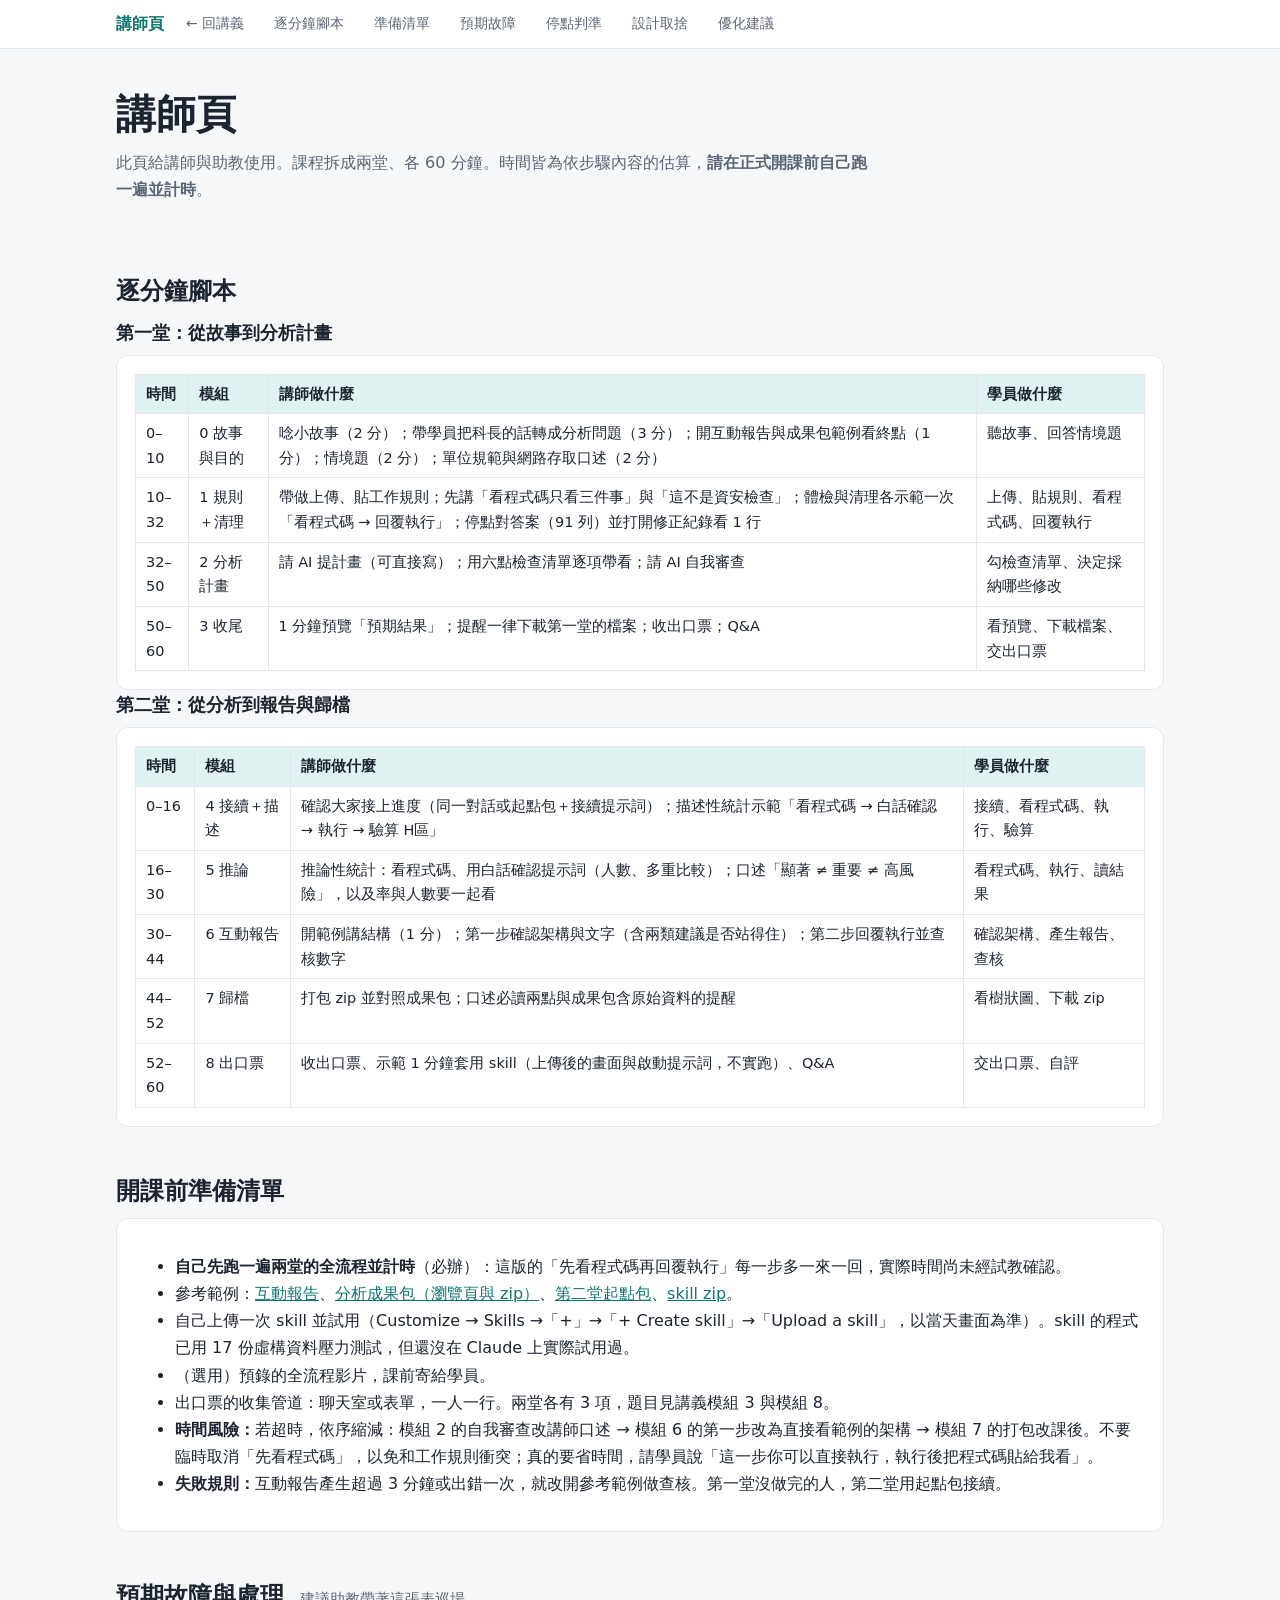
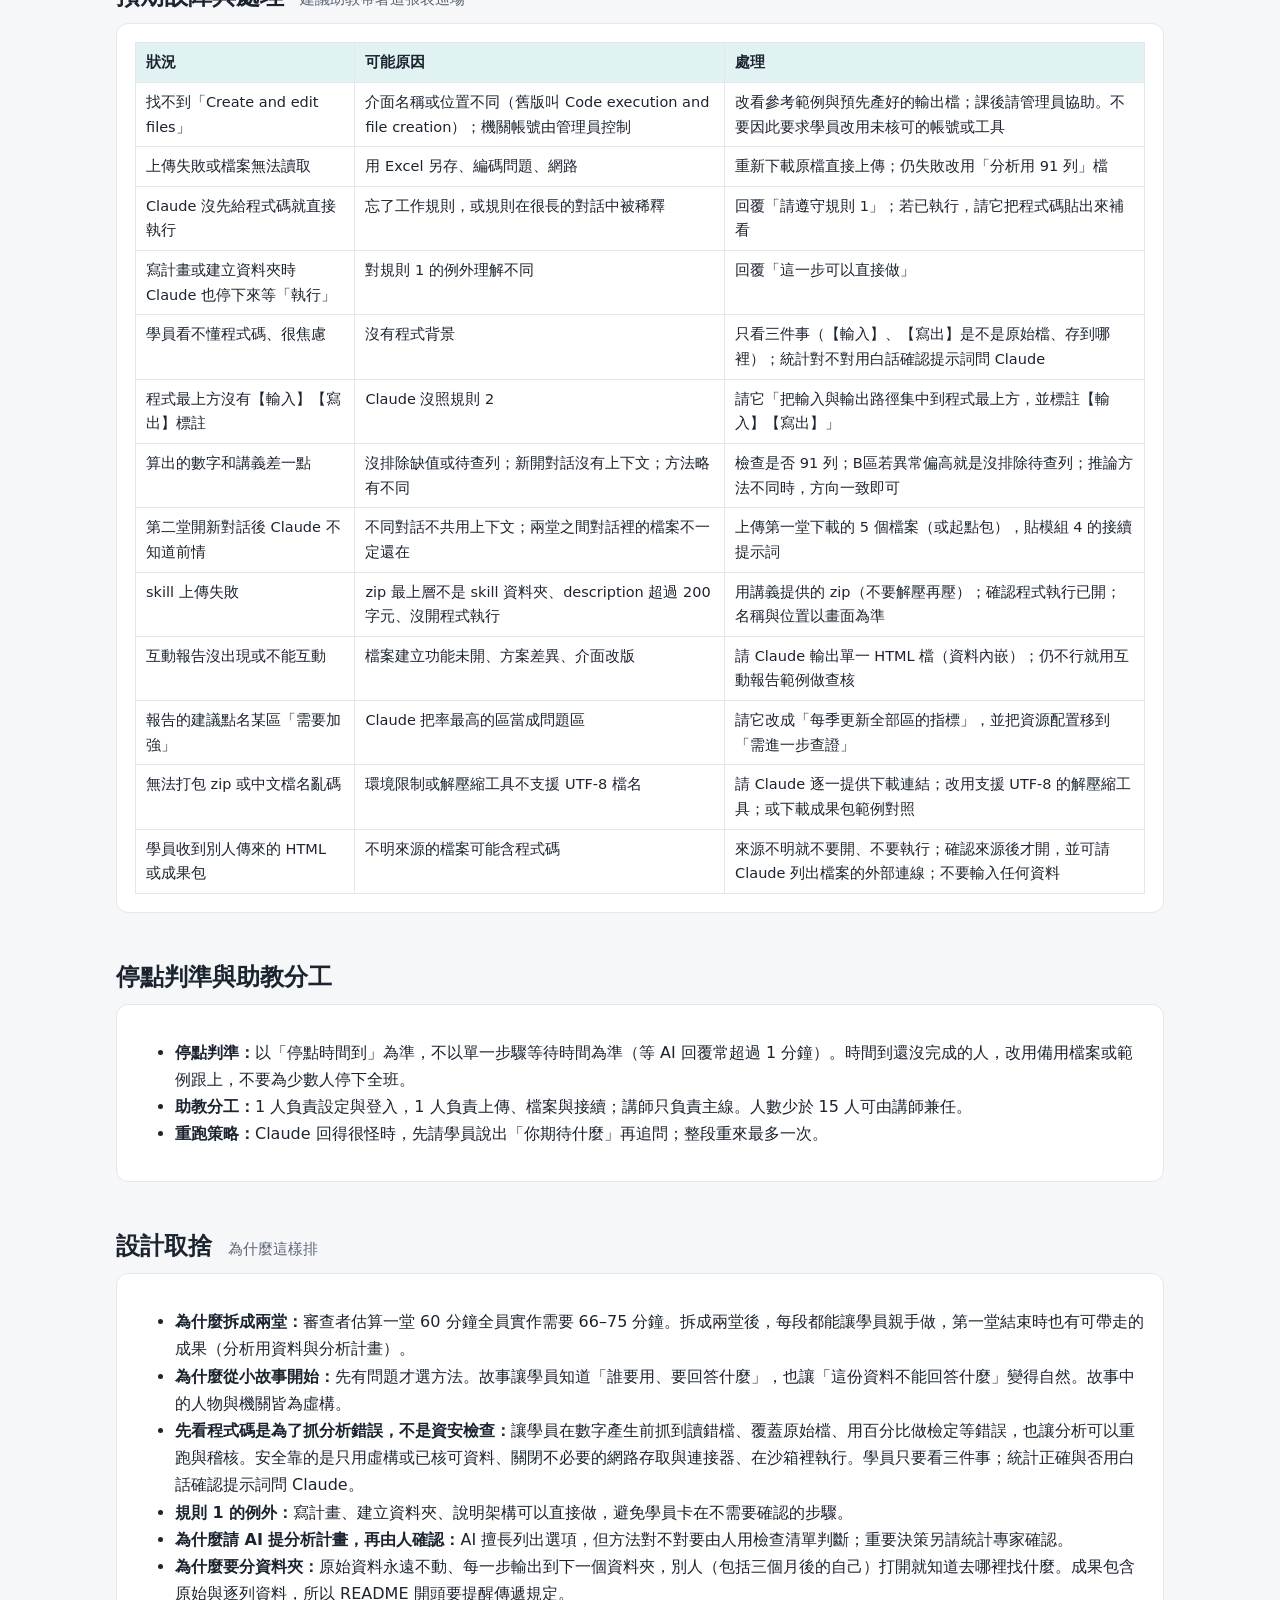
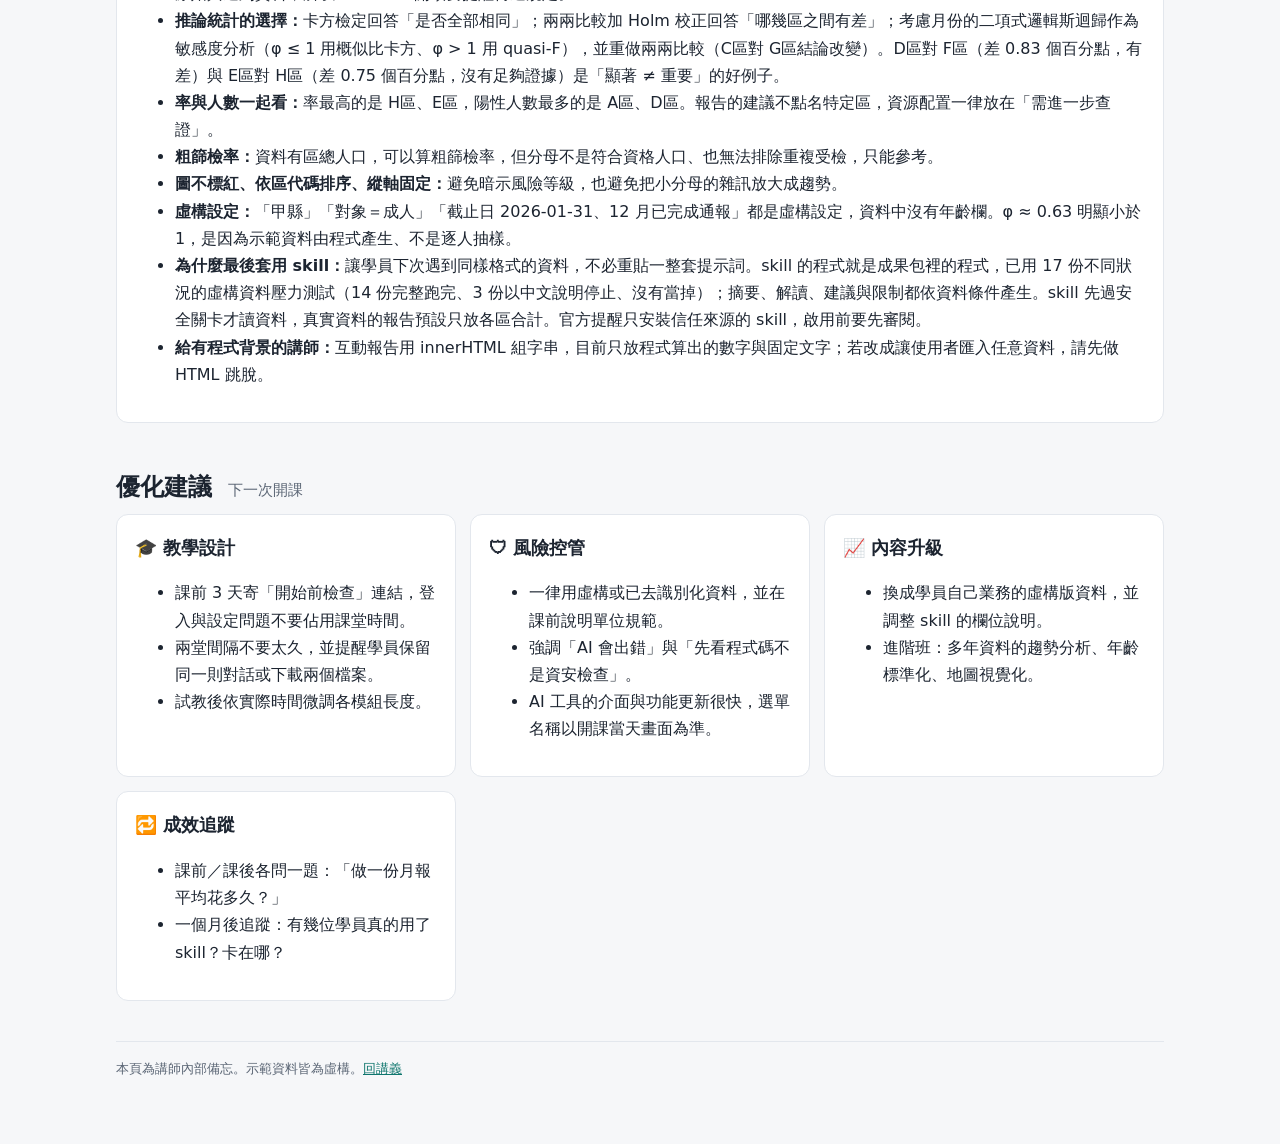
==== commit 0851d5b7: "Harden the skill and fix round-6 findings Skill robustness (17 stress datasets: 14 complete, 3 stop " ====
--- a/docs/instructor.html
+++ b/docs/instructor.html
@@ -25,7 +25,7 @@
 <tr><td>0–10</td><td>0 故事與目的</td><td>唸小故事（2 分）；帶學員把科長的話轉成分析問題（3 分）；開互動報告與成果包範例看終點（1 分）；情境題（2 分）；單位規範與網路存取口述（2 分）</td><td>聽故事、回答情境題</td></tr>
 <tr><td>10–32</td><td>1 規則＋清理</td><td>帶做上傳、貼工作規則；先講「看程式碼只看三件事」與「這不是資安檢查」；體檢與清理各示範一次「看程式碼 → 回覆執行」；停點對答案（91 列）並打開修正紀錄看 1 行</td><td>上傳、貼規則、看程式碼、回覆執行</td></tr>
 <tr><td>32–50</td><td>2 分析計畫</td><td>請 AI 提計畫（可直接寫）；用六點檢查清單逐項帶看；請 AI 自我審查</td><td>勾檢查清單、決定採納哪些修改</td></tr>
-<tr><td>50–60</td><td>3 收尾</td><td>提醒下載分析用資料與分析計畫；收出口票；Q&A</td><td>下載兩個檔案、交出口票</td></tr>
+<tr><td>50–60</td><td>3 收尾</td><td>1 分鐘預覽「預期結果」；提醒一律下載第一堂的檔案；收出口票；Q&A</td><td>看預覽、下載檔案、交出口票</td></tr>
 </table></div>
 <h3>第二堂：從分析到報告與歸檔</h3>
 <div class="card tw"><table>
@@ -34,14 +34,14 @@
 <tr><td>16–30</td><td>5 推論</td><td>推論性統計：看程式碼、用白話確認提示詞（人數、多重比較）；口述「顯著 ≠ 重要 ≠ 高風險」，以及率與人數要一起看</td><td>看程式碼、執行、讀結果</td></tr>
 <tr><td>30–44</td><td>6 互動報告</td><td>開範例講結構（1 分）；第一步確認架構與文字（含兩類建議是否站得住）；第二步回覆執行並查核數字</td><td>確認架構、產生報告、查核</td></tr>
 <tr><td>44–52</td><td>7 歸檔</td><td>打包 zip 並對照成果包；口述必讀兩點與成果包含原始資料的提醒</td><td>看樹狀圖、下載 zip</td></tr>
-<tr><td>52–60</td><td>8 出口票</td><td>收出口票、介紹課後的 skill、Q&A</td><td>交出口票、自評</td></tr>
+<tr><td>52–60</td><td>8 出口票</td><td>收出口票、示範 1 分鐘套用 skill（上傳後的畫面與啟動提示詞，不實跑）、Q&A</td><td>交出口票、自評</td></tr>
 </table></div>
 
 <h2 id="prep">開課前準備清單</h2>
 <div class="card"><ul>
 <li><b>自己先跑一遍兩堂的全流程並計時</b>（必辦）：這版的「先看程式碼再回覆執行」每一步多一來一回，實際時間尚未經試教確認。</li>
 <li>參考範例：<a href="prebuilt/demo_fictional_interactive_report.html" target="_blank" rel="noopener">互動報告</a>、<a href="prebuilt/analysis_package.html">分析成果包（瀏覽頁與 zip）</a>、<a href="prebuilt/第二堂起點包.zip" download>第二堂起點包</a>、<a href="prebuilt/skill/screening-positivity-analysis.zip" download>skill zip</a>。</li>
-<li>自己上傳一次 skill 並試用：上傳位置與按鈕名稱以當天畫面為準，學員問到時才講得清楚。</li>
+<li>自己上傳一次 skill 並試用（Customize → Skills →「+」→「+ Create skill」→「Upload a skill」，以當天畫面為準）。skill 的程式已用 17 份虛構資料壓力測試，但還沒在 Claude 上實際試用過。</li>
 <li>（選用）預錄的全流程影片，課前寄給學員。</li>
 <li>出口票的收集管道：聊天室或表單，一人一行。兩堂各有 3 項，題目見講義模組 3 與模組 8。</li>
 <li><b>時間風險：</b>若超時，依序縮減：模組 2 的自我審查改講師口述 → 模組 6 的第一步改為直接看範例的架構 → 模組 7 的打包改課後。不要臨時取消「先看程式碼」，以免和工作規則衝突；真的要省時間，請學員說「這一步你可以直接執行，執行後把程式碼貼給我看」。</li>
@@ -58,7 +58,8 @@
 <tr><td>學員看不懂程式碼、很焦慮</td><td>沒有程式背景</td><td>只看三件事（【輸入】、【寫出】是不是原始檔、存到哪裡）；統計對不對用白話確認提示詞問 Claude</td></tr>
 <tr><td>程式最上方沒有【輸入】【寫出】標註</td><td>Claude 沒照規則 2</td><td>請它「把輸入與輸出路徑集中到程式最上方，並標註【輸入】【寫出】」</td></tr>
 <tr><td>算出的數字和講義差一點</td><td>沒排除缺值或待查列；新開對話沒有上下文；方法略有不同</td><td>檢查是否 91 列；B區若異常偏高就是沒排除待查列；推論方法不同時，方向一致即可</td></tr>
-<tr><td>第二堂開新對話後 Claude 不知道前情</td><td>不同對話不共用上下文</td><td>上傳分析用資料與分析計畫（或起點包），貼模組 4 的接續提示詞</td></tr>
+<tr><td>第二堂開新對話後 Claude 不知道前情</td><td>不同對話不共用上下文；兩堂之間對話裡的檔案不一定還在</td><td>上傳第一堂下載的 5 個檔案（或起點包），貼模組 4 的接續提示詞</td></tr>
+<tr><td>skill 上傳失敗</td><td>zip 最上層不是 skill 資料夾、description 超過 200 字元、沒開程式執行</td><td>用講義提供的 zip（不要解壓再壓）；確認程式執行已開；名稱與位置以畫面為準</td></tr>
 <tr><td>互動報告沒出現或不能互動</td><td>檔案建立功能未開、方案差異、介面改版</td><td>請 Claude 輸出單一 HTML 檔（資料內嵌）；仍不行就用互動報告範例做查核</td></tr>
 <tr><td>報告的建議點名某區「需要加強」</td><td>Claude 把率最高的區當成問題區</td><td>請它改成「每季更新全部區的指標」，並把資源配置移到「需進一步查證」</td></tr>
 <tr><td>無法打包 zip 或中文檔名亂碼</td><td>環境限制或解壓縮工具不支援 UTF-8 檔名</td><td>請 Claude 逐一提供下載連結；改用支援 UTF-8 的解壓縮工具；或下載成果包範例對照</td></tr>
@@ -85,7 +86,7 @@
 <li><b>粗篩檢率：</b>資料有區總人口，可以算粗篩檢率，但分母不是符合資格人口、也無法排除重複受檢，只能參考。</li>
 <li><b>圖不標紅、依區代碼排序、縱軸固定：</b>避免暗示風險等級，也避免把小分母的雜訊放大成趨勢。</li>
 <li><b>虛構設定：</b>「甲縣」「對象＝成人」「截止日 2026-01-31、12 月已完成通報」都是虛構設定，資料中沒有年齡欄。φ ≈ 0.63 明顯小於 1，是因為示範資料由程式產生、不是逐人抽樣。</li>
-<li><b>為什麼最後做成 skill：</b>讓學員下次遇到同樣格式的資料，不必重貼一整套提示詞。skill 的程式就是成果包裡驗證過的程式，已用另一份不同區名、跨年份的虛構資料測試過；報告摘要與建議由資料自動產生，不寫死區名。</li>
+<li><b>為什麼最後套用 skill：</b>讓學員下次遇到同樣格式的資料，不必重貼一整套提示詞。skill 的程式就是成果包裡的程式，已用 17 份不同狀況的虛構資料壓力測試（14 份完整跑完、3 份以中文說明停止、沒有當掉）；摘要、解讀、建議與限制都依資料條件產生。skill 先過安全關卡才讀資料，真實資料的報告預設只放各區合計。官方提醒只安裝信任來源的 skill，啟用前要先審閱。</li>
 <li><b>給有程式背景的講師：</b>互動報告用 innerHTML 組字串，目前只放程式算出的數字與固定文字；若改成讓使用者匯入任意資料，請先做 HTML 跳脫。</li>
 </ul></div>
 
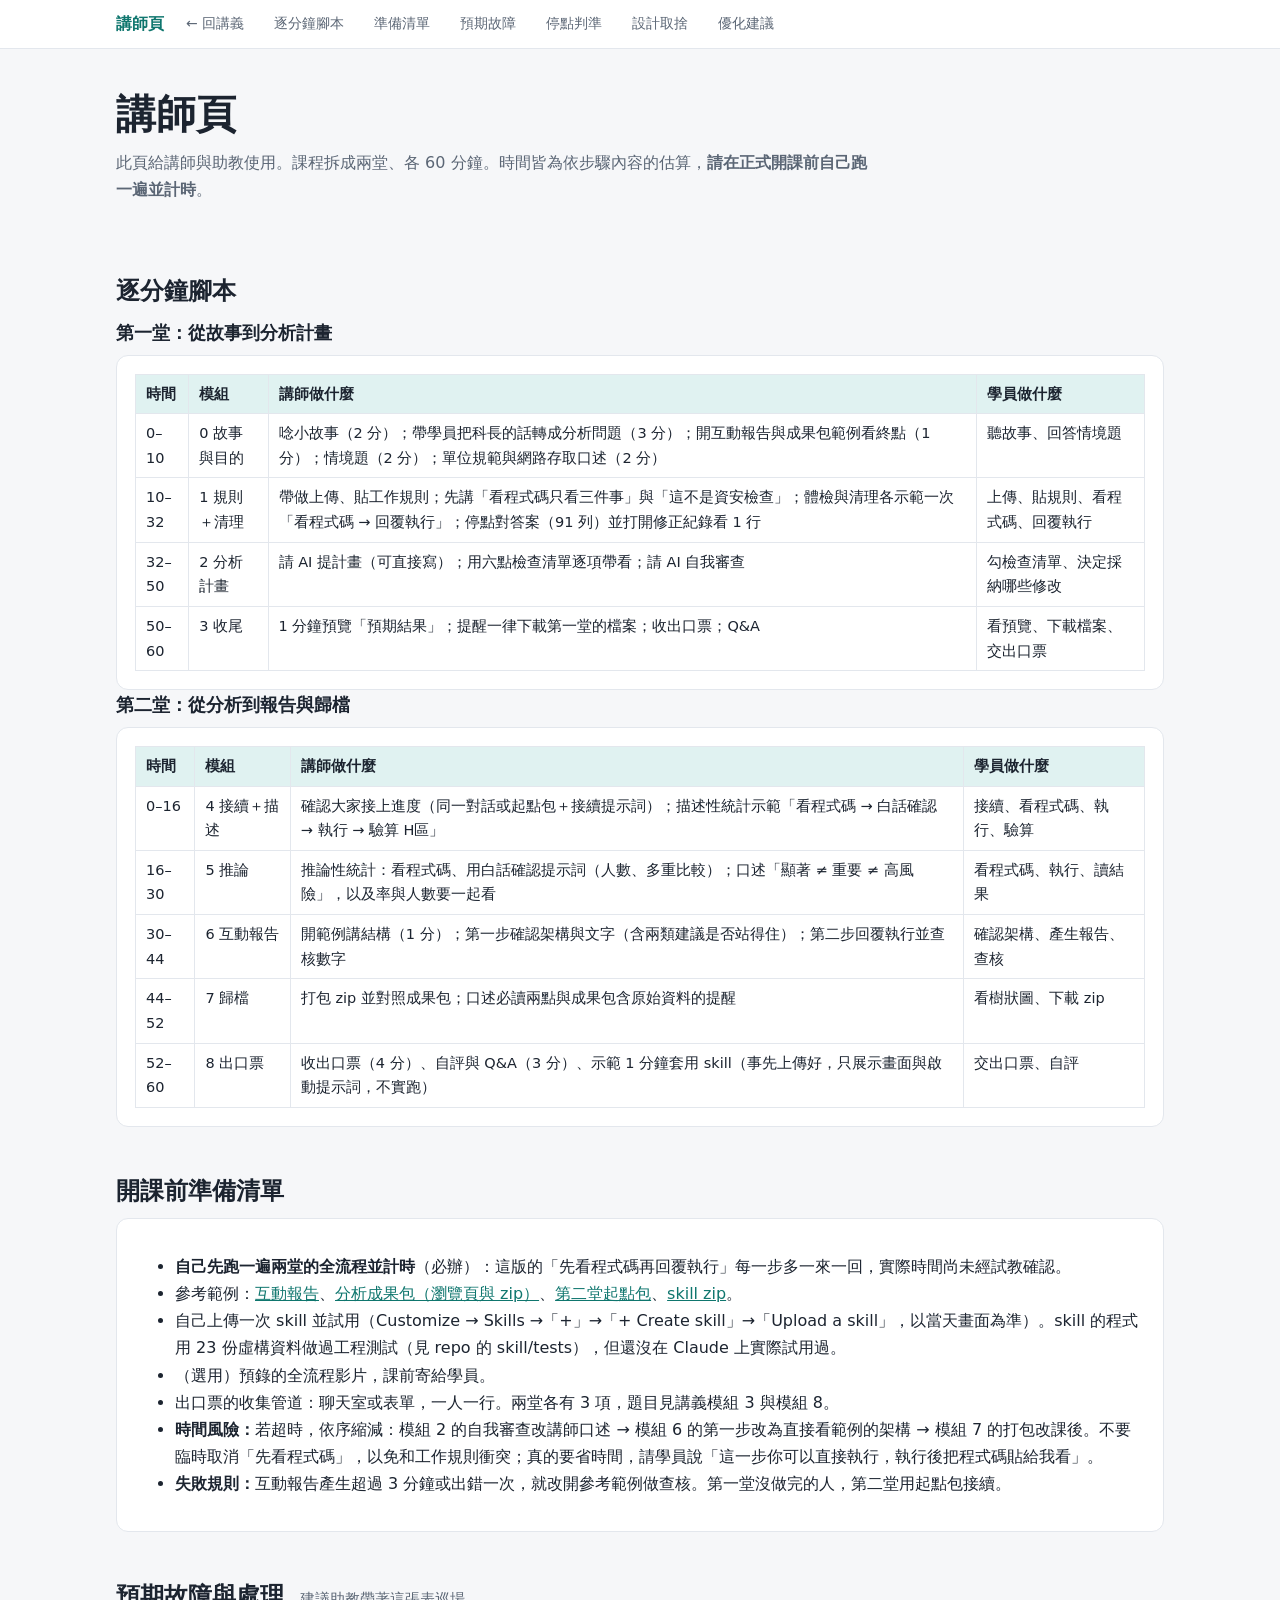
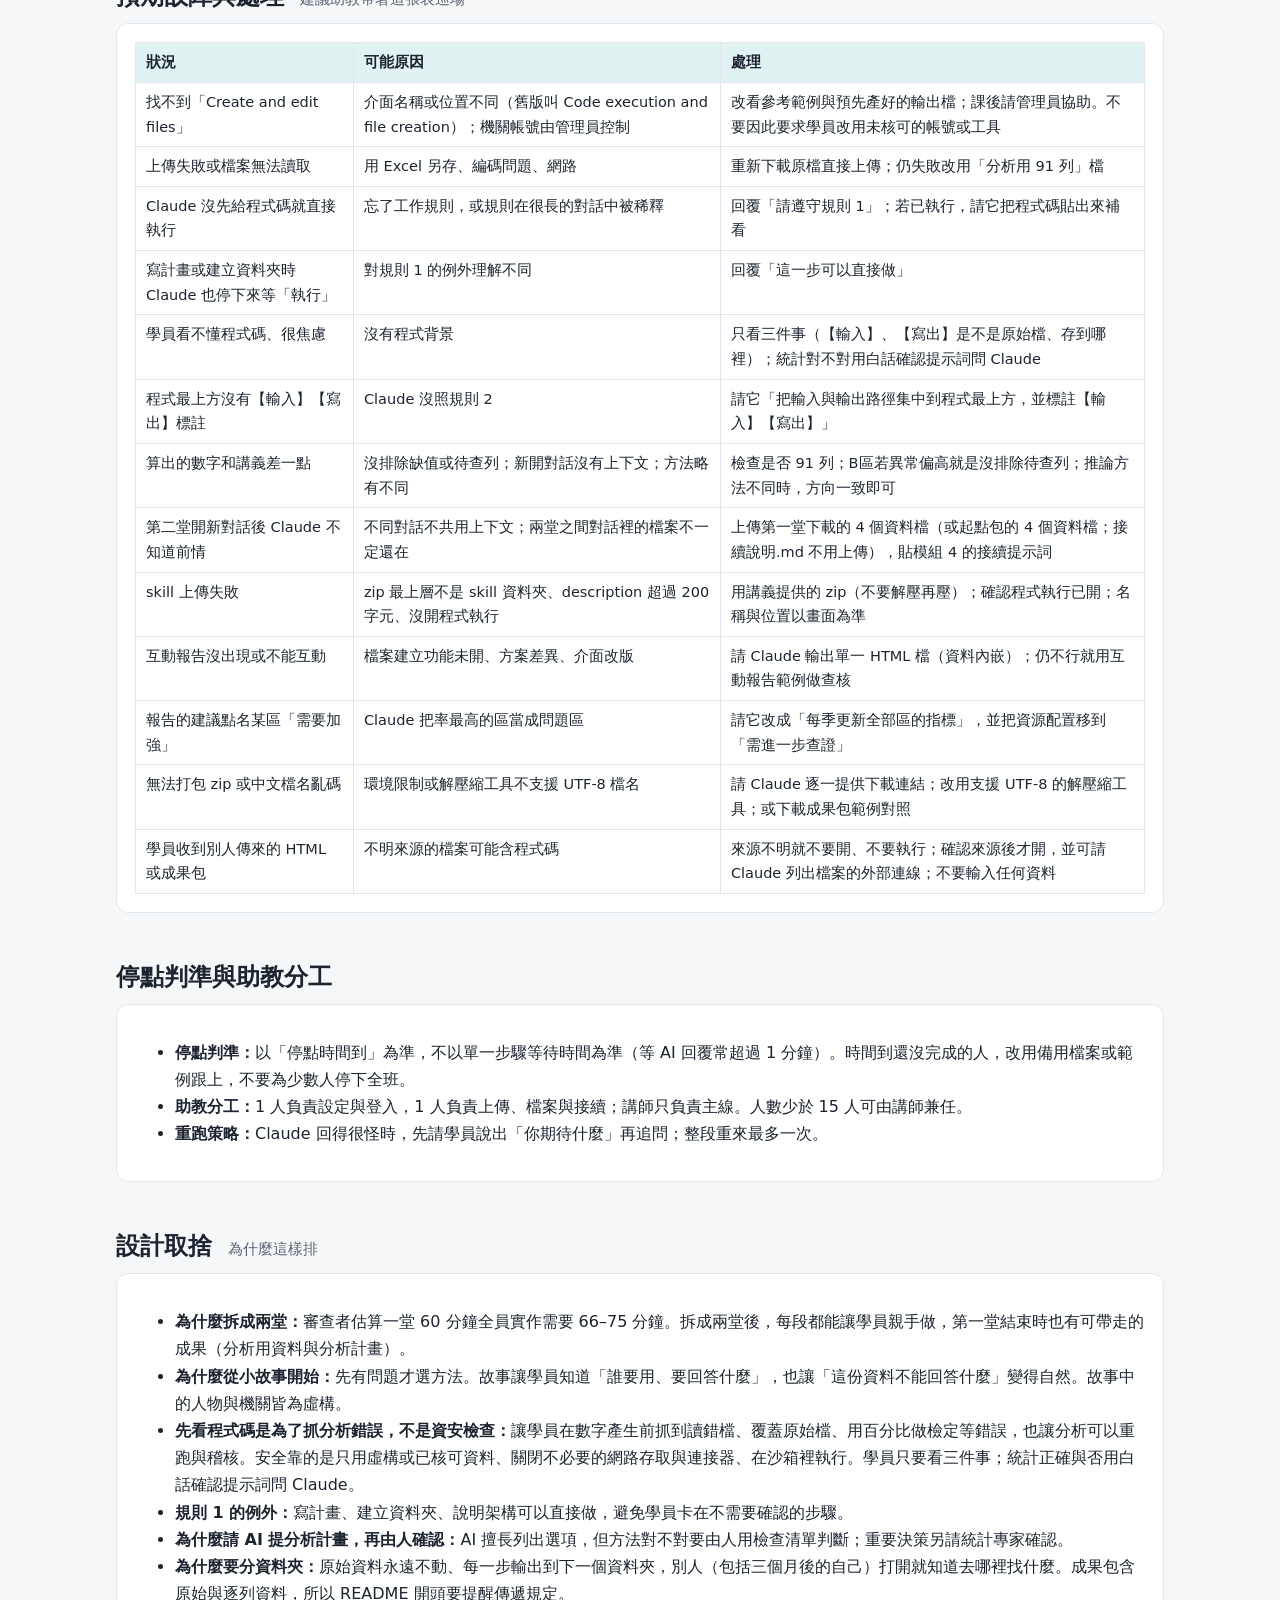
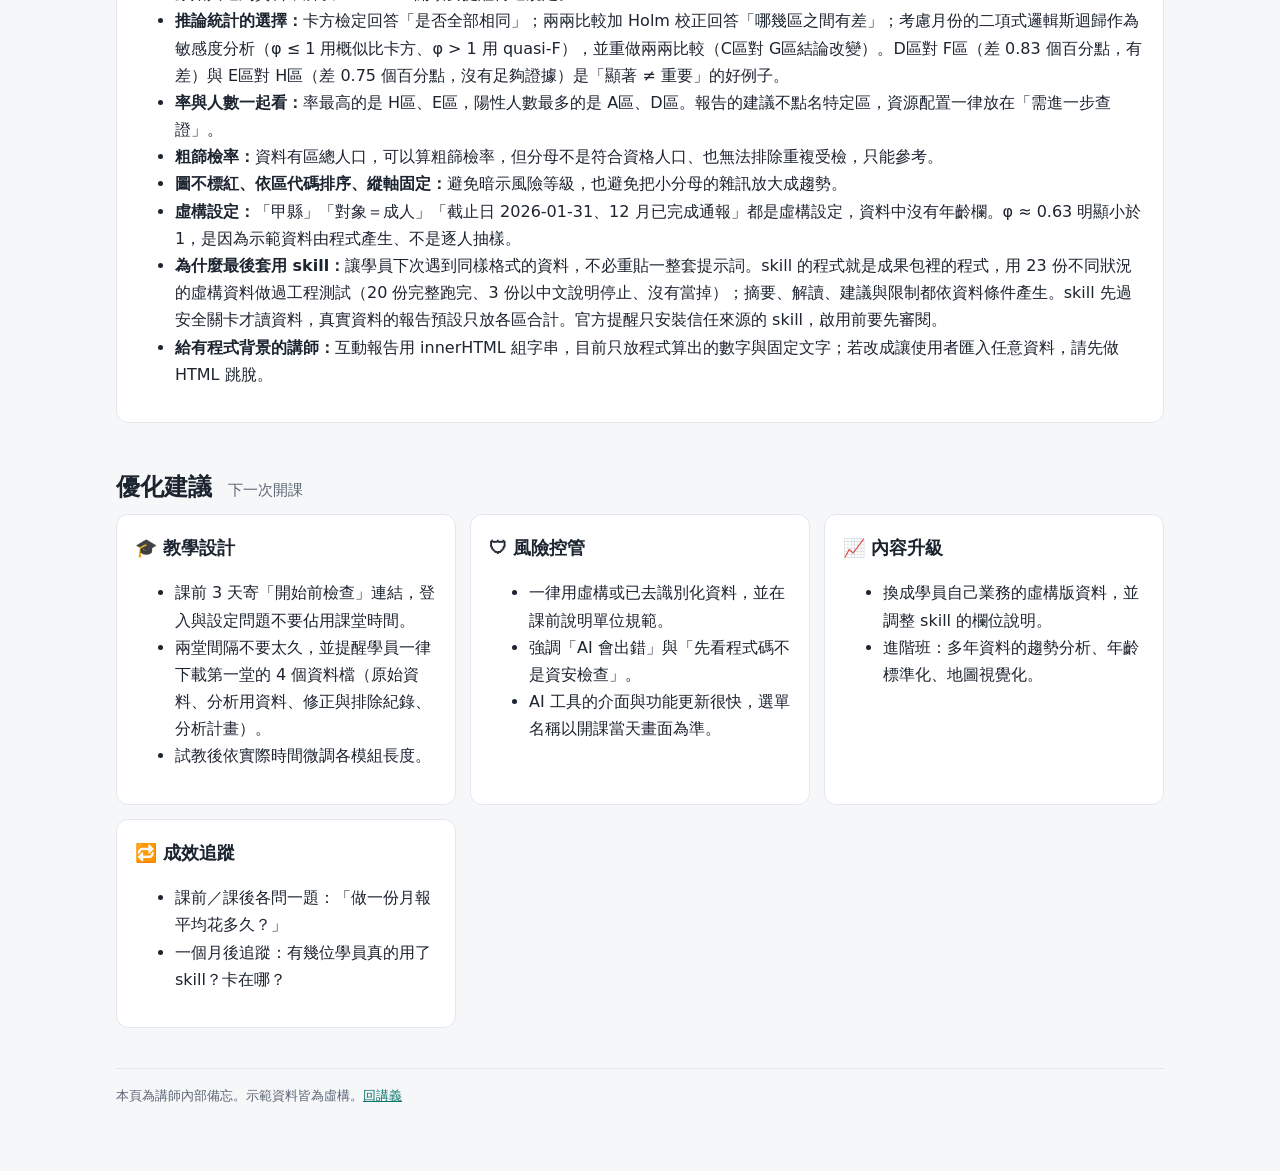
==== commit 8bc1b509: "Fix round-7 findings: data-quality edge cases, masking, report wording, skill gate, course consisten" ====
--- a/docs/instructor.html
+++ b/docs/instructor.html
@@ -34,14 +34,14 @@
 <tr><td>16–30</td><td>5 推論</td><td>推論性統計：看程式碼、用白話確認提示詞（人數、多重比較）；口述「顯著 ≠ 重要 ≠ 高風險」，以及率與人數要一起看</td><td>看程式碼、執行、讀結果</td></tr>
 <tr><td>30–44</td><td>6 互動報告</td><td>開範例講結構（1 分）；第一步確認架構與文字（含兩類建議是否站得住）；第二步回覆執行並查核數字</td><td>確認架構、產生報告、查核</td></tr>
 <tr><td>44–52</td><td>7 歸檔</td><td>打包 zip 並對照成果包；口述必讀兩點與成果包含原始資料的提醒</td><td>看樹狀圖、下載 zip</td></tr>
-<tr><td>52–60</td><td>8 出口票</td><td>收出口票、示範 1 分鐘套用 skill（上傳後的畫面與啟動提示詞，不實跑）、Q&A</td><td>交出口票、自評</td></tr>
+<tr><td>52–60</td><td>8 出口票</td><td>收出口票（4 分）、自評與 Q&A（3 分）、示範 1 分鐘套用 skill（事先上傳好，只展示畫面與啟動提示詞，不實跑）</td><td>交出口票、自評</td></tr>
 </table></div>
 
 <h2 id="prep">開課前準備清單</h2>
 <div class="card"><ul>
 <li><b>自己先跑一遍兩堂的全流程並計時</b>（必辦）：這版的「先看程式碼再回覆執行」每一步多一來一回，實際時間尚未經試教確認。</li>
 <li>參考範例：<a href="prebuilt/demo_fictional_interactive_report.html" target="_blank" rel="noopener">互動報告</a>、<a href="prebuilt/analysis_package.html">分析成果包（瀏覽頁與 zip）</a>、<a href="prebuilt/第二堂起點包.zip" download>第二堂起點包</a>、<a href="prebuilt/skill/screening-positivity-analysis.zip" download>skill zip</a>。</li>
-<li>自己上傳一次 skill 並試用（Customize → Skills →「+」→「+ Create skill」→「Upload a skill」，以當天畫面為準）。skill 的程式已用 17 份虛構資料壓力測試，但還沒在 Claude 上實際試用過。</li>
+<li>自己上傳一次 skill 並試用（Customize → Skills →「+」→「+ Create skill」→「Upload a skill」，以當天畫面為準）。skill 的程式用 23 份虛構資料做過工程測試（見 repo 的 skill/tests），但還沒在 Claude 上實際試用過。</li>
 <li>（選用）預錄的全流程影片，課前寄給學員。</li>
 <li>出口票的收集管道：聊天室或表單，一人一行。兩堂各有 3 項，題目見講義模組 3 與模組 8。</li>
 <li><b>時間風險：</b>若超時，依序縮減：模組 2 的自我審查改講師口述 → 模組 6 的第一步改為直接看範例的架構 → 模組 7 的打包改課後。不要臨時取消「先看程式碼」，以免和工作規則衝突；真的要省時間，請學員說「這一步你可以直接執行，執行後把程式碼貼給我看」。</li>
@@ -58,7 +58,7 @@
 <tr><td>學員看不懂程式碼、很焦慮</td><td>沒有程式背景</td><td>只看三件事（【輸入】、【寫出】是不是原始檔、存到哪裡）；統計對不對用白話確認提示詞問 Claude</td></tr>
 <tr><td>程式最上方沒有【輸入】【寫出】標註</td><td>Claude 沒照規則 2</td><td>請它「把輸入與輸出路徑集中到程式最上方，並標註【輸入】【寫出】」</td></tr>
 <tr><td>算出的數字和講義差一點</td><td>沒排除缺值或待查列；新開對話沒有上下文；方法略有不同</td><td>檢查是否 91 列；B區若異常偏高就是沒排除待查列；推論方法不同時，方向一致即可</td></tr>
-<tr><td>第二堂開新對話後 Claude 不知道前情</td><td>不同對話不共用上下文；兩堂之間對話裡的檔案不一定還在</td><td>上傳第一堂下載的 5 個檔案（或起點包），貼模組 4 的接續提示詞</td></tr>
+<tr><td>第二堂開新對話後 Claude 不知道前情</td><td>不同對話不共用上下文；兩堂之間對話裡的檔案不一定還在</td><td>上傳第一堂下載的 4 個資料檔（或起點包的 4 個資料檔；接續說明.md 不用上傳），貼模組 4 的接續提示詞</td></tr>
 <tr><td>skill 上傳失敗</td><td>zip 最上層不是 skill 資料夾、description 超過 200 字元、沒開程式執行</td><td>用講義提供的 zip（不要解壓再壓）；確認程式執行已開；名稱與位置以畫面為準</td></tr>
 <tr><td>互動報告沒出現或不能互動</td><td>檔案建立功能未開、方案差異、介面改版</td><td>請 Claude 輸出單一 HTML 檔（資料內嵌）；仍不行就用互動報告範例做查核</td></tr>
 <tr><td>報告的建議點名某區「需要加強」</td><td>Claude 把率最高的區當成問題區</td><td>請它改成「每季更新全部區的指標」，並把資源配置移到「需進一步查證」</td></tr>
@@ -86,7 +86,7 @@
 <li><b>粗篩檢率：</b>資料有區總人口，可以算粗篩檢率，但分母不是符合資格人口、也無法排除重複受檢，只能參考。</li>
 <li><b>圖不標紅、依區代碼排序、縱軸固定：</b>避免暗示風險等級，也避免把小分母的雜訊放大成趨勢。</li>
 <li><b>虛構設定：</b>「甲縣」「對象＝成人」「截止日 2026-01-31、12 月已完成通報」都是虛構設定，資料中沒有年齡欄。φ ≈ 0.63 明顯小於 1，是因為示範資料由程式產生、不是逐人抽樣。</li>
-<li><b>為什麼最後套用 skill：</b>讓學員下次遇到同樣格式的資料，不必重貼一整套提示詞。skill 的程式就是成果包裡的程式，已用 17 份不同狀況的虛構資料壓力測試（14 份完整跑完、3 份以中文說明停止、沒有當掉）；摘要、解讀、建議與限制都依資料條件產生。skill 先過安全關卡才讀資料，真實資料的報告預設只放各區合計。官方提醒只安裝信任來源的 skill，啟用前要先審閱。</li>
+<li><b>為什麼最後套用 skill：</b>讓學員下次遇到同樣格式的資料，不必重貼一整套提示詞。skill 的程式就是成果包裡的程式，用 23 份不同狀況的虛構資料做過工程測試（20 份完整跑完、3 份以中文說明停止、沒有當掉）；摘要、解讀、建議與限制都依資料條件產生。skill 先過安全關卡才讀資料，真實資料的報告預設只放各區合計。官方提醒只安裝信任來源的 skill，啟用前要先審閱。</li>
 <li><b>給有程式背景的講師：</b>互動報告用 innerHTML 組字串，目前只放程式算出的數字與固定文字；若改成讓使用者匯入任意資料，請先做 HTML 跳脫。</li>
 </ul></div>
 
@@ -94,7 +94,7 @@
 <div class="grid g2">
 <div class="card"><h3>🎓 教學設計</h3><ul>
 <li>課前 3 天寄「開始前檢查」連結，登入與設定問題不要佔用課堂時間。</li>
-<li>兩堂間隔不要太久，並提醒學員保留同一則對話或下載兩個檔案。</li>
+<li>兩堂間隔不要太久，並提醒學員一律下載第一堂的 4 個資料檔（原始資料、分析用資料、修正與排除紀錄、分析計畫）。</li>
 <li>試教後依實際時間微調各模組長度。</li>
 </ul></div>
 <div class="card"><h3>🛡 風險控管</h3><ul>
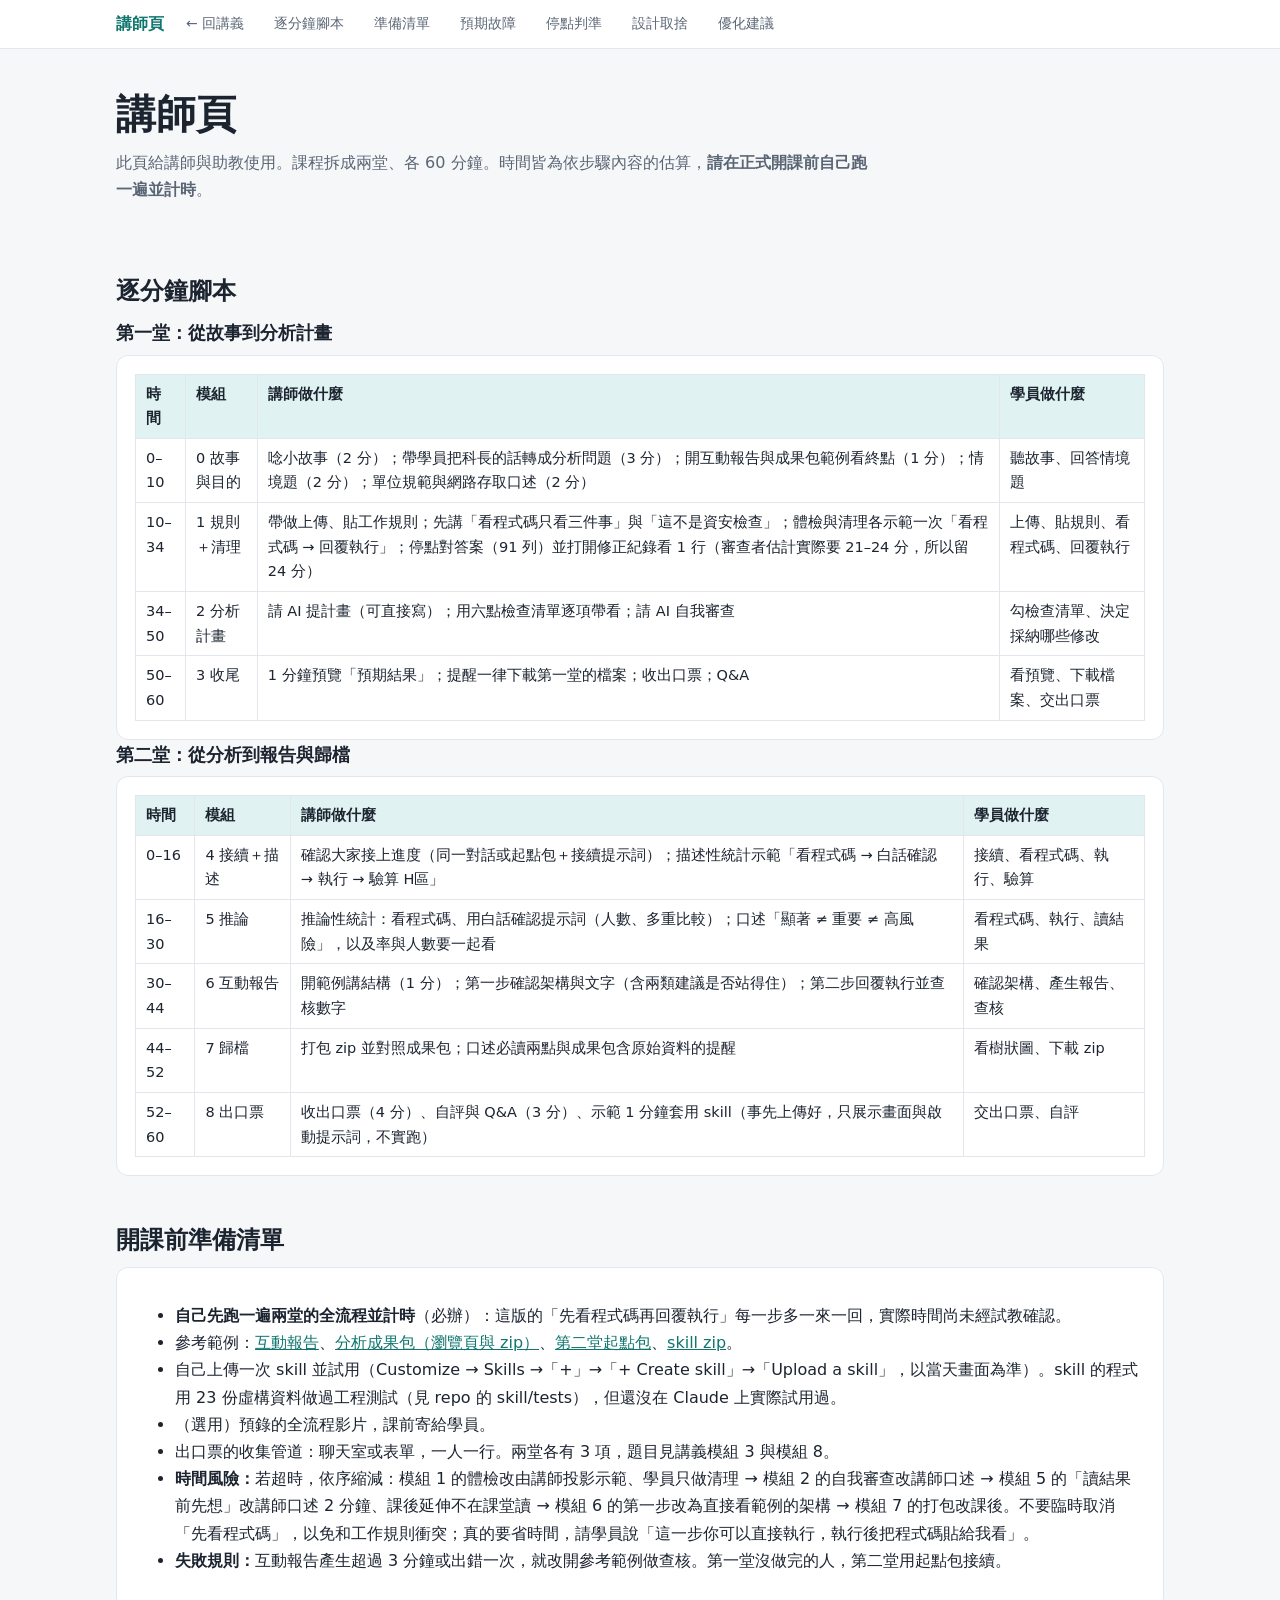
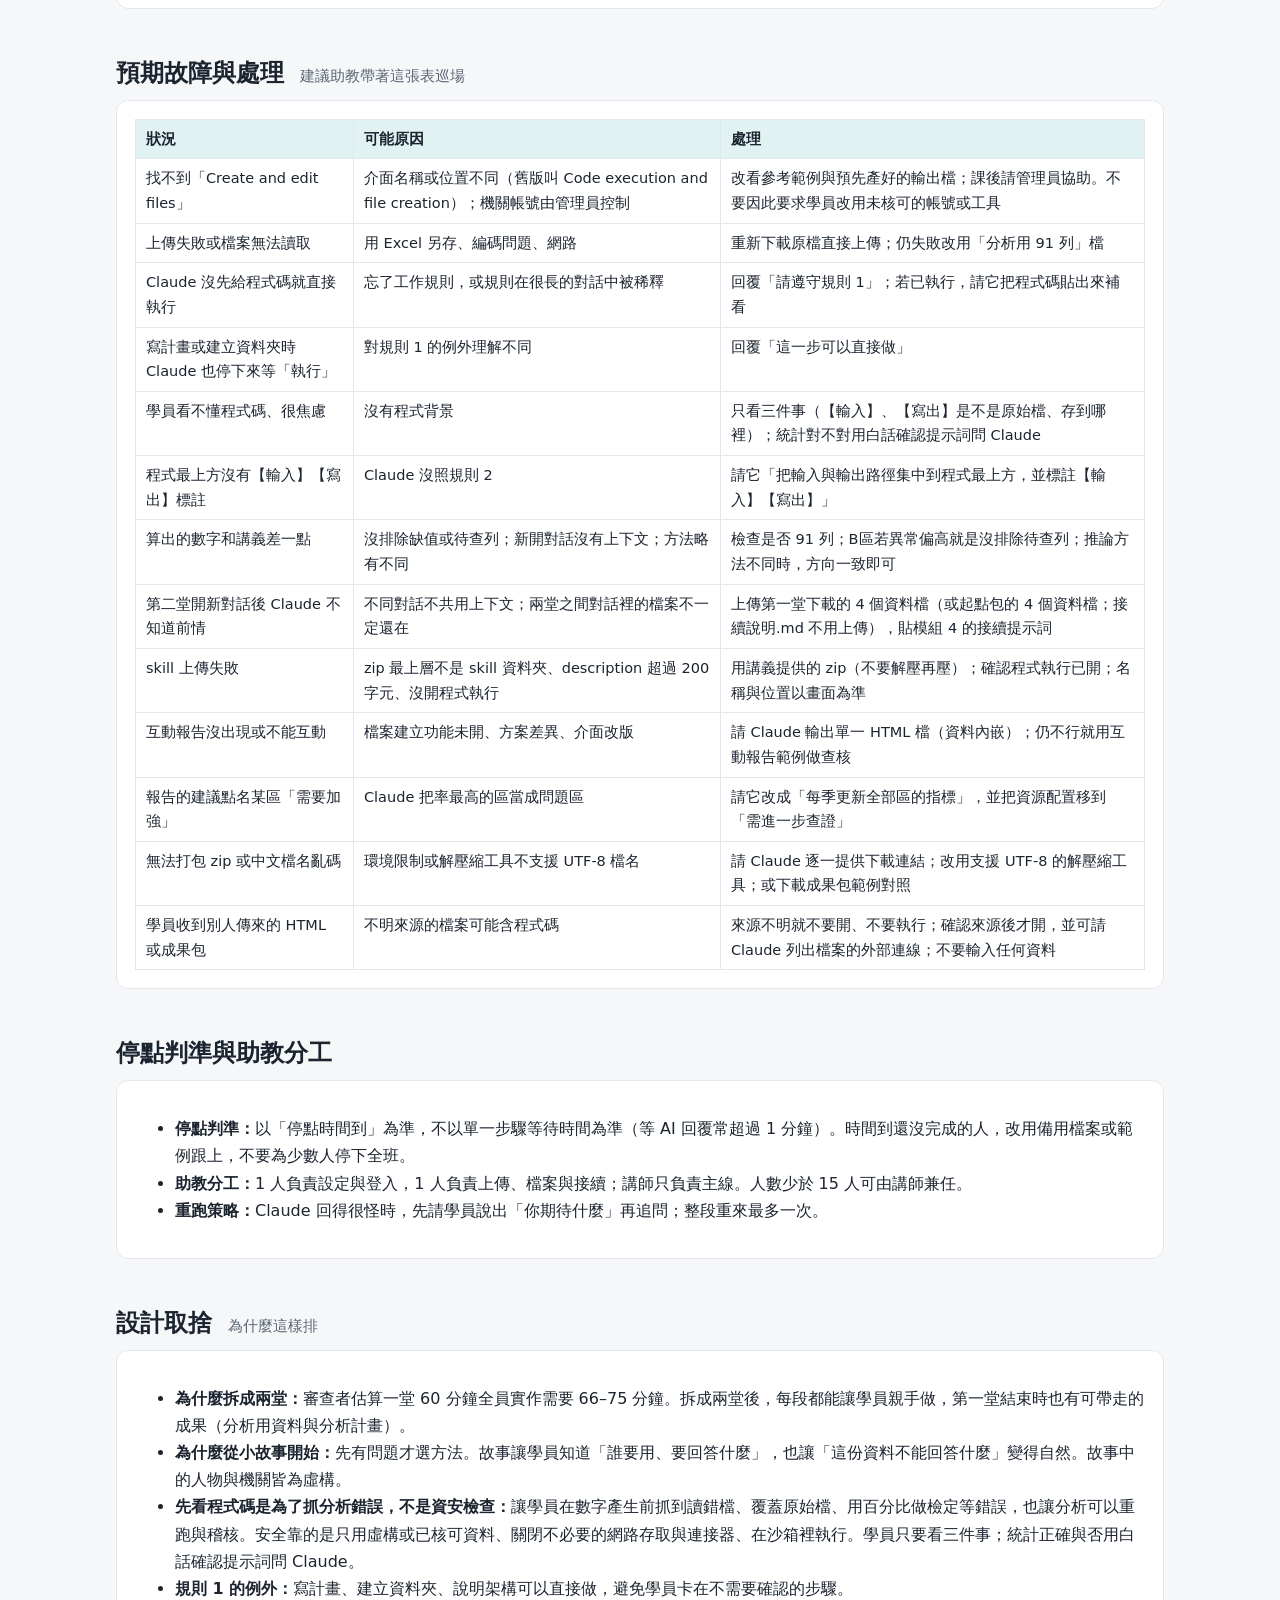
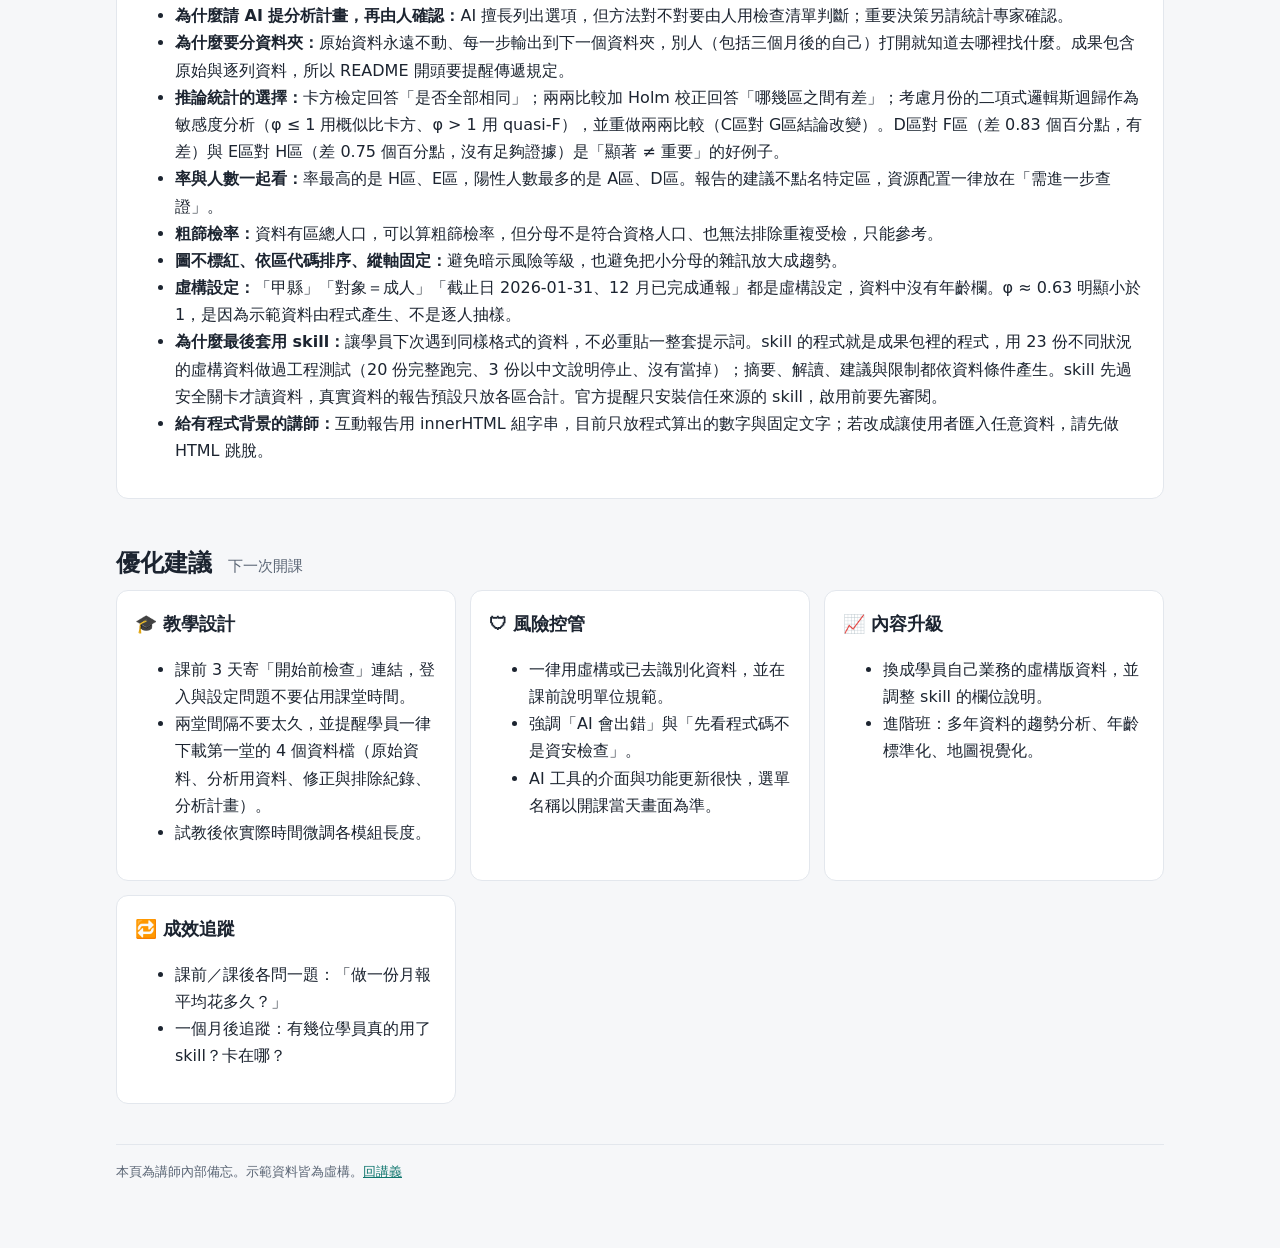
==== commit 90f79a25: "Fix round-8 findings: safe JSON embedding, stronger masking, plain-language reporting, stricter pars" ====
--- a/docs/instructor.html
+++ b/docs/instructor.html
@@ -23,8 +23,8 @@
 <div class="card tw"><table>
 <tr><th>時間</th><th>模組</th><th>講師做什麼</th><th>學員做什麼</th></tr>
 <tr><td>0–10</td><td>0 故事與目的</td><td>唸小故事（2 分）；帶學員把科長的話轉成分析問題（3 分）；開互動報告與成果包範例看終點（1 分）；情境題（2 分）；單位規範與網路存取口述（2 分）</td><td>聽故事、回答情境題</td></tr>
-<tr><td>10–32</td><td>1 規則＋清理</td><td>帶做上傳、貼工作規則；先講「看程式碼只看三件事」與「這不是資安檢查」；體檢與清理各示範一次「看程式碼 → 回覆執行」；停點對答案（91 列）並打開修正紀錄看 1 行</td><td>上傳、貼規則、看程式碼、回覆執行</td></tr>
-<tr><td>32–50</td><td>2 分析計畫</td><td>請 AI 提計畫（可直接寫）；用六點檢查清單逐項帶看；請 AI 自我審查</td><td>勾檢查清單、決定採納哪些修改</td></tr>
+<tr><td>10–34</td><td>1 規則＋清理</td><td>帶做上傳、貼工作規則；先講「看程式碼只看三件事」與「這不是資安檢查」；體檢與清理各示範一次「看程式碼 → 回覆執行」；停點對答案（91 列）並打開修正紀錄看 1 行（審查者估計實際要 21–24 分，所以留 24 分）</td><td>上傳、貼規則、看程式碼、回覆執行</td></tr>
+<tr><td>34–50</td><td>2 分析計畫</td><td>請 AI 提計畫（可直接寫）；用六點檢查清單逐項帶看；請 AI 自我審查</td><td>勾檢查清單、決定採納哪些修改</td></tr>
 <tr><td>50–60</td><td>3 收尾</td><td>1 分鐘預覽「預期結果」；提醒一律下載第一堂的檔案；收出口票；Q&A</td><td>看預覽、下載檔案、交出口票</td></tr>
 </table></div>
 <h3>第二堂：從分析到報告與歸檔</h3>
@@ -44,7 +44,7 @@
 <li>自己上傳一次 skill 並試用（Customize → Skills →「+」→「+ Create skill」→「Upload a skill」，以當天畫面為準）。skill 的程式用 23 份虛構資料做過工程測試（見 repo 的 skill/tests），但還沒在 Claude 上實際試用過。</li>
 <li>（選用）預錄的全流程影片，課前寄給學員。</li>
 <li>出口票的收集管道：聊天室或表單，一人一行。兩堂各有 3 項，題目見講義模組 3 與模組 8。</li>
-<li><b>時間風險：</b>若超時，依序縮減：模組 2 的自我審查改講師口述 → 模組 6 的第一步改為直接看範例的架構 → 模組 7 的打包改課後。不要臨時取消「先看程式碼」，以免和工作規則衝突；真的要省時間，請學員說「這一步你可以直接執行，執行後把程式碼貼給我看」。</li>
+<li><b>時間風險：</b>若超時，依序縮減：模組 1 的體檢改由講師投影示範、學員只做清理 → 模組 2 的自我審查改講師口述 → 模組 5 的「讀結果前先想」改講師口述 2 分鐘、課後延伸不在課堂讀 → 模組 6 的第一步改為直接看範例的架構 → 模組 7 的打包改課後。不要臨時取消「先看程式碼」，以免和工作規則衝突；真的要省時間，請學員說「這一步你可以直接執行，執行後把程式碼貼給我看」。</li>
 <li><b>失敗規則：</b>互動報告產生超過 3 分鐘或出錯一次，就改開參考範例做查核。第一堂沒做完的人，第二堂用起點包接續。</li>
 </ul></div>
 
